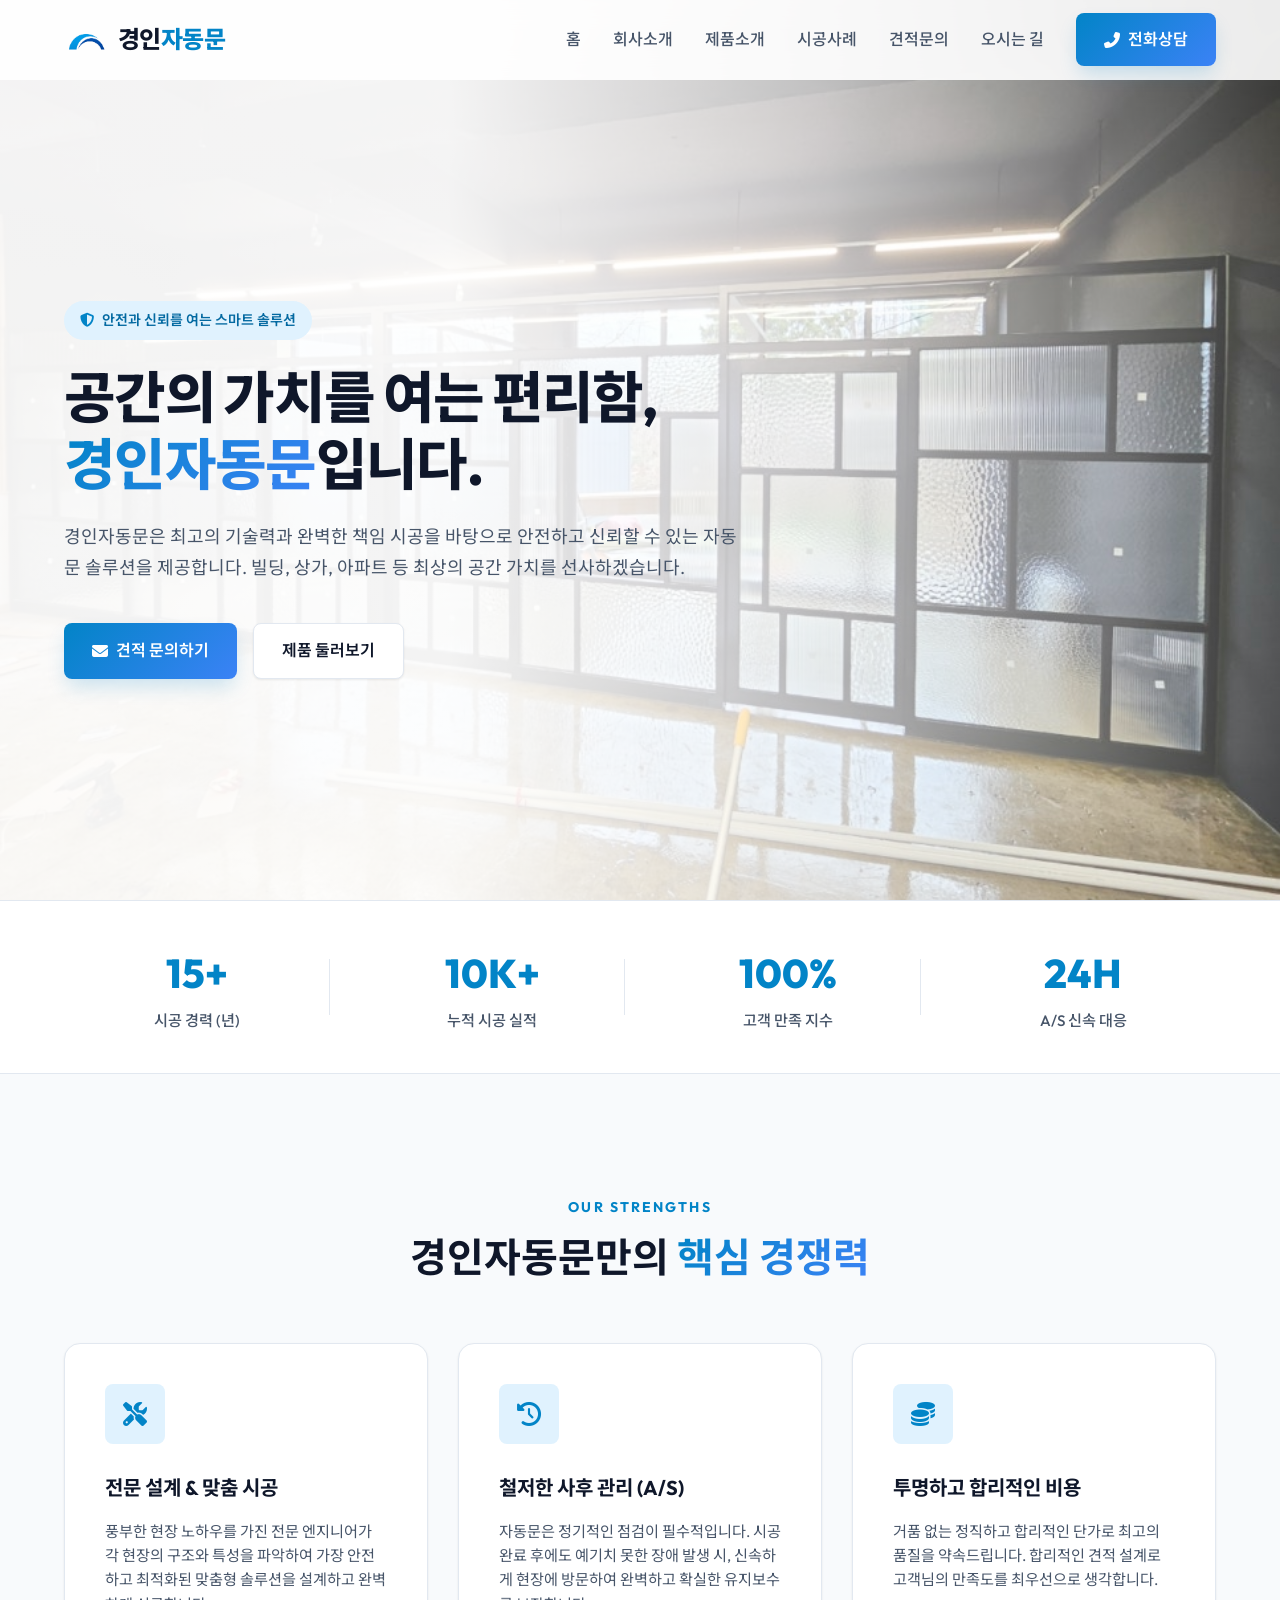
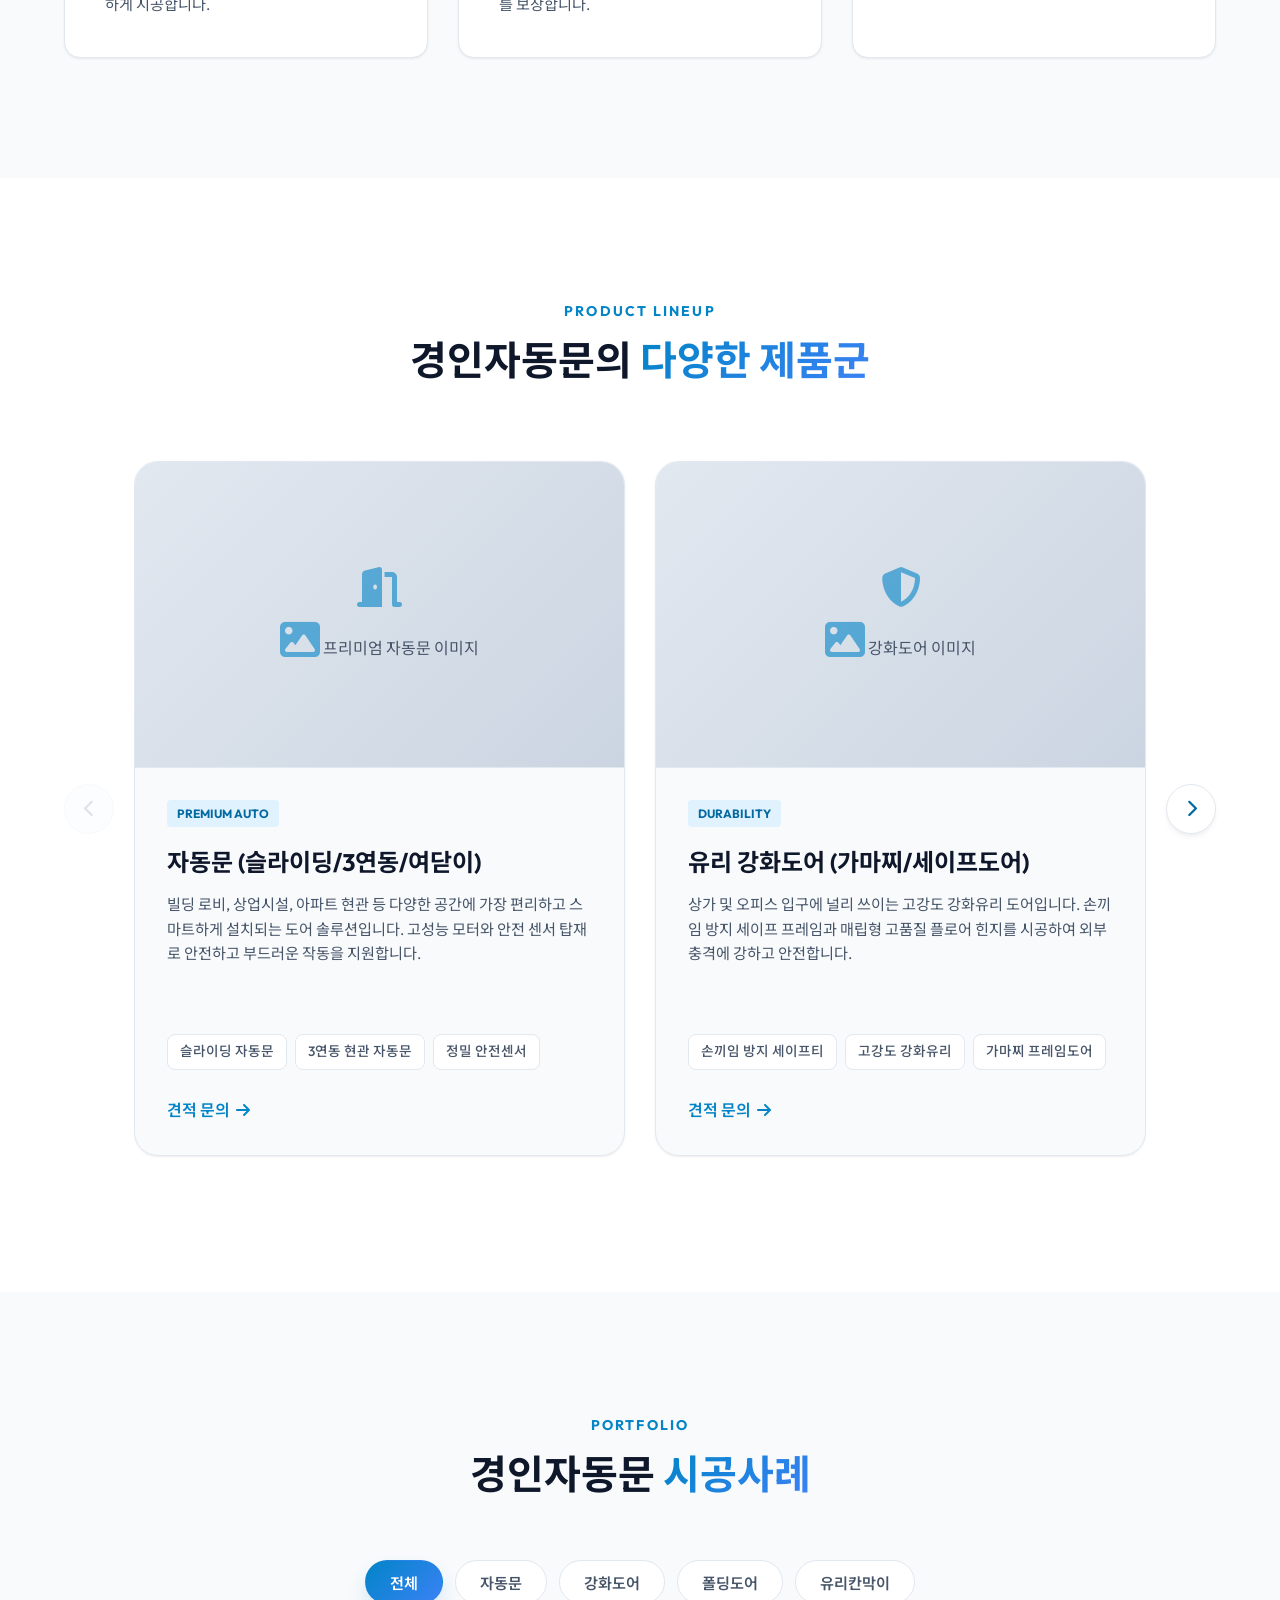
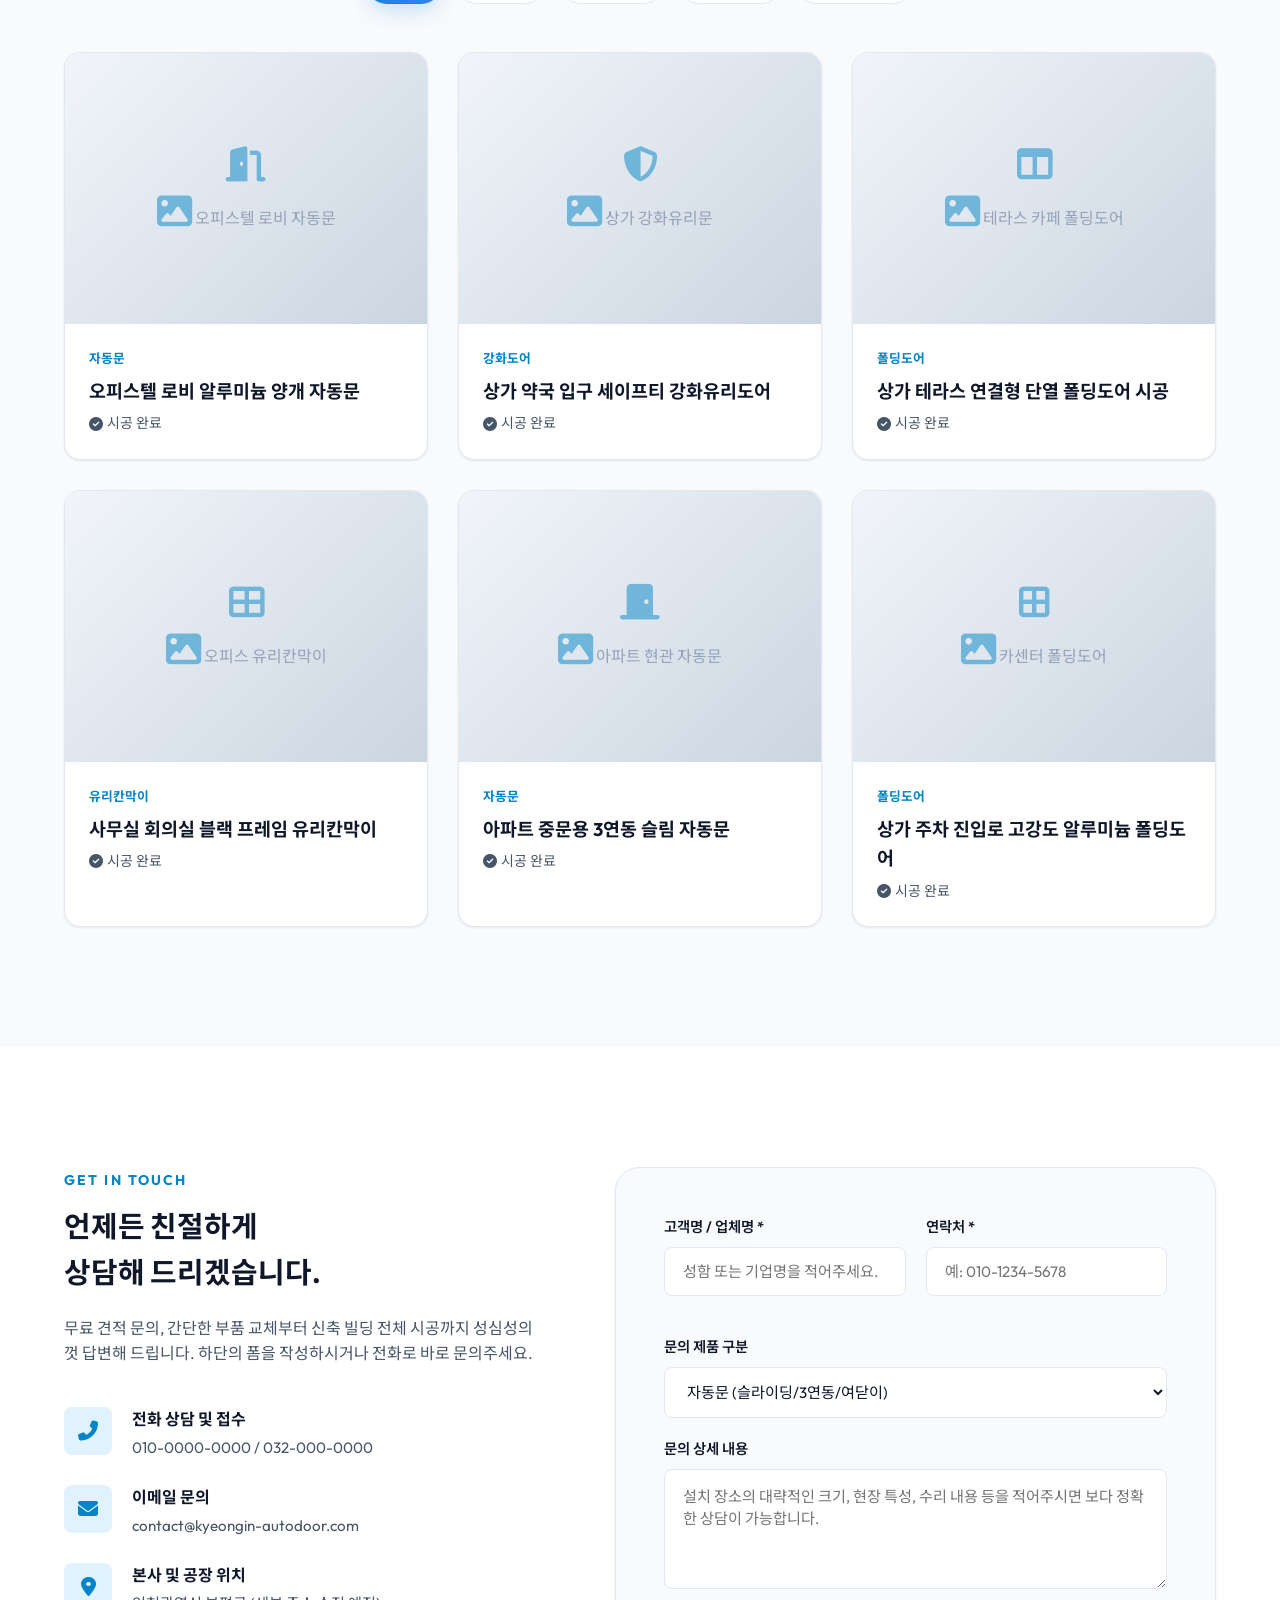
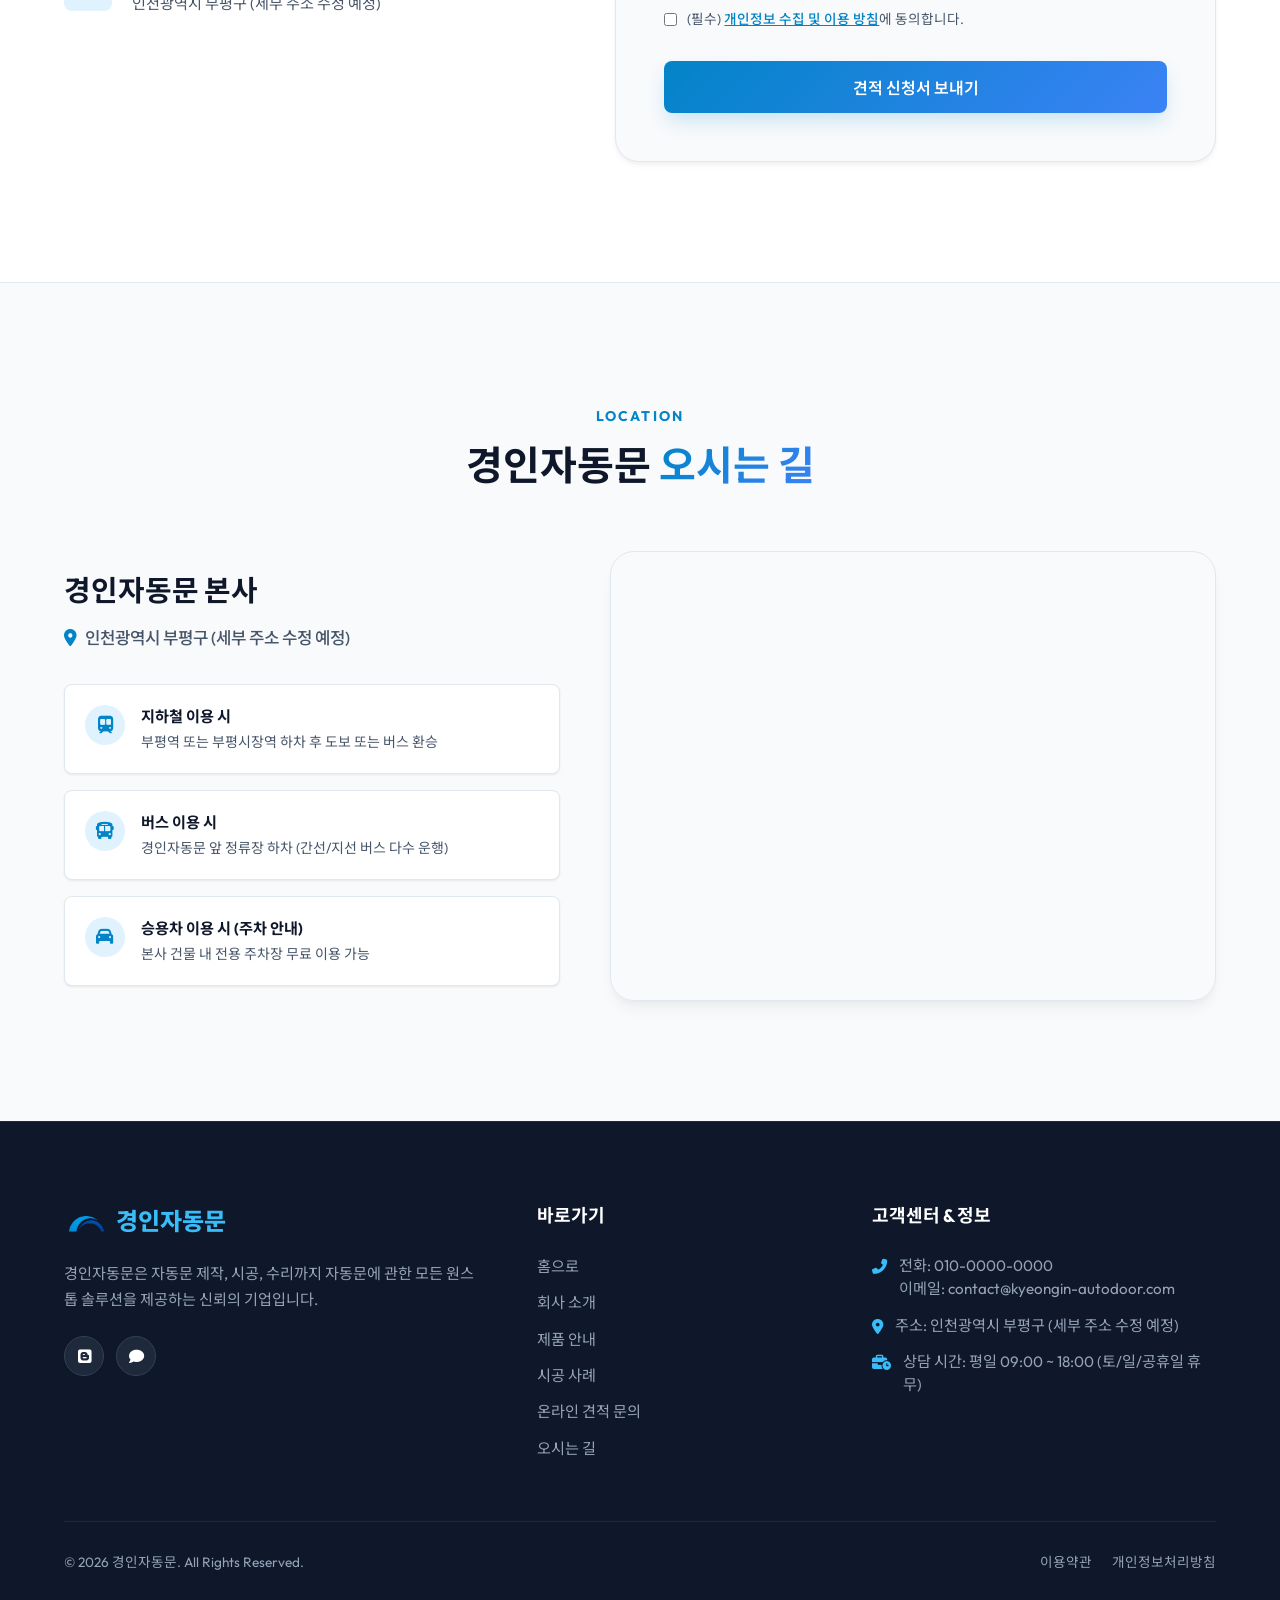
==== index.html @ 9d731569 "Initial commit: KyeongIn AutoDoor landing page website with slider, map, contact form, and custom lo" ====
<!DOCTYPE html>
<html lang="ko">

<head>
  <meta charset="UTF-8">
  <meta name="viewport" content="width=device-width, initial-scale=1.0">
  <title>경인자동문 - 프리미엄 자동문 시공 & 유지보수 전문</title>
  <meta name="description" content="경인자동문 - 최고의 기술력과 신뢰를 바탕으로 완벽한 자동문 설계, 시공, A/S 및 철저한 유지보수 서비스를 제공합니다. 무료 견적 문의 가능.">

  <!-- Favicon -->
  <link rel="icon" type="image/png" href="images/icon.png">

  <!-- FontAwesome (Icons) -->
  <link rel="stylesheet" href="https://cdnjs.cloudflare.com/ajax/libs/font-awesome/6.4.0/css/all.min.css">

  <!-- CSS Stylesheet -->
  <link rel="stylesheet" href="style.css">
</head>

<body>

  <!-- --- HEADER / NAVIGATION --- -->
  <header class="header" id="header">
    <div class="container header-container">
      <a href="#" class="logo" id="headerLogo">
        <img src="images/icon.png" alt="경인자동문 로고" class="logo-img">
        <div class="logo-text">경인<span>자동문</span></div>
      </a>

      <nav class="nav-menu" id="navMenu">
        <a href="#" class="nav-link">홈</a>
        <a href="#about" class="nav-link">회사소개</a>
        <a href="#products" class="nav-link">제품소개</a>
        <a href="#portfolio" class="nav-link">시공사례</a>
        <a href="#contact" class="nav-link">견적문의</a>
        <a href="#location" class="nav-link">오시는 길</a>
        <div class="nav-cta">
          <a href="tel:010-0000-0000" class="btn btn-primary btn-sm" id="callButton">
            <i class="fas fa-phone-alt"></i> 전화상담
          </a>
        </div>
      </nav>

      <button class="hamburger" aria-label="메뉴 열기" id="menuToggle">
        <span></span>
        <span></span>
        <span></span>
      </button>
    </div>
  </header>

  <!-- --- HERO SECTION --- -->
  <section class="hero" id="home">
    <!-- 메인 비주얼 배경 이미지 (style.css 또는 이곳에서 배경 이미지로 대체 설정 가능) -->
    <div class="hero-bg"></div>
    <div class="container hero-container-content">
      <div class="hero-content-wrapper" data-reveal>
        <div class="hero-badge">
          <i class="fas fa-shield-alt"></i> 안전과 신뢰를 여는 스마트 솔루션
        </div>
        <h1 class="hero-title">
          공간의 가치를 여는 편리함,<br>
          <span>경인자동문</span>입니다.
        </h1>
        <p class="hero-desc">
          경인자동문은 최고의 기술력과 완벽한 책임 시공을 바탕으로 안전하고 신뢰할 수 있는 자동문 솔루션을 제공합니다. 빌딩, 상가, 아파트 등 최상의 공간 가치를 선사하겠습니다.
        </p>
        <div class="hero-btns">
          <a href="#contact" class="btn btn-primary" id="heroInquiryBtn">
            <i class="fas fa-envelope"></i> 견적 문의하기
          </a>
          <a href="#products" class="btn btn-secondary" id="heroProductBtn">
            제품 둘러보기
          </a>
        </div>
      </div>
    </div>
  </section>

  <!-- --- STATS SECTION --- */ -->
  <section class="stats">
    <div class="container">
      <div class="stats-grid">
        <div class="stat-item">
          <div class="stat-number">15+</div>
          <div class="stat-label">시공 경력 (년)</div>
        </div>
        <div class="stat-item">
          <div class="stat-number">10K+</div>
          <div class="stat-label">누적 시공 실적</div>
        </div>
        <div class="stat-item">
          <div class="stat-number">100%</div>
          <div class="stat-label">고객 만족 지수</div>
        </div>
        <div class="stat-item">
          <div class="stat-number">24H</div>
          <div class="stat-label">A/S 신속 대응</div>
        </div>
      </div>
    </div>
  </section>

  <!-- --- ABOUT/STRENGTHS SECTION --- -->
  <section class="about section-padding" id="about">
    <div class="container">
      <div class="section-title-wrapper" data-reveal>
        <span class="section-subtitle">Our Strengths</span>
        <h2 class="section-title">경인자동문만의 <span>핵심 경쟁력</span></h2>
      </div>

      <div class="strengths-grid">
        <div class="strength-card" data-reveal>
          <div class="strength-icon">
            <i class="fas fa-tools"></i>
          </div>
          <h3 class="strength-title">전문 설계 & 맞춤 시공</h3>
          <p class="strength-desc">
            풍부한 현장 노하우를 가진 전문 엔지니어가 각 현장의 구조와 특성을 파악하여 가장 안전하고 최적화된 맞춤형 솔루션을 설계하고 완벽하게 시공합니다.
          </p>
        </div>

        <div class="strength-card" data-reveal>
          <div class="strength-icon">
            <i class="fas fa-history"></i>
          </div>
          <h3 class="strength-title">철저한 사후 관리 (A/S)</h3>
          <p class="strength-desc">
            자동문은 정기적인 점검이 필수적입니다. 시공 완료 후에도 예기치 못한 장애 발생 시, 신속하게 현장에 방문하여 완벽하고 확실한 유지보수를 보장합니다.
          </p>
        </div>

        <div class="strength-card" data-reveal>
          <div class="strength-icon">
            <i class="fas fa-coins"></i>
          </div>
          <h3 class="strength-title">투명하고 합리적인 비용</h3>
          <p class="strength-desc">
            거품 없는 정직하고 합리적인 단가로 최고의 품질을 약속드립니다. 합리적인 견적 설계로 고객님의 만족도를 최우선으로 생각합니다.
          </p>
        </div>
      </div>
    </div>
  </section>

  <!-- --- PRODUCTS SECTION --- -->
  <section class="products section-padding" id="products">
    <div class="container">
      <div class="section-title-wrapper" data-reveal>
        <span class="section-subtitle">Product Lineup</span>
        <h2 class="section-title">경인자동문의 <span>다양한 제품군</span></h2>
      </div>

      <div class="products-slider-wrapper" data-reveal>
        <button class="products-slider-btn prev-btn" id="prodPrevBtn" aria-label="이전 제품"><i
            class="fas fa-chevron-left"></i></button>

        <div class="products-slider-container">
          <div class="products-slider-track" id="prodSliderTrack">
            <!-- Product 1 -->
            <div class="product-card">
              <div class="product-image">
                <div class="product-image-placeholder">
                  <i class="fas fa-door-open"></i>
                  <span class="placeholder-text"><i class="fas fa-image"></i> 프리미엄 자동문 이미지</span>
                </div>
              </div>
              <div class="product-info">
                <span class="product-tag">Premium Auto</span>
                <h3 class="product-name">자동문 (슬라이딩/3연동/여닫이)</h3>
                <p class="product-desc">
                  빌딩 로비, 상업시설, 아파트 현관 등 다양한 공간에 가장 편리하고 스마트하게 설치되는 도어 솔루션입니다. 고성능 모터와 안전 센서 탑재로 안전하고 부드러운 작동을 지원합니다.
                </p>
                <div class="product-features-list">
                  <span class="product-feature-tag">슬라이딩 자동문</span>
                  <span class="product-feature-tag">3연동 현관 자동문</span>
                  <span class="product-feature-tag">정밀 안전센서</span>
                </div>
                <a href="#contact" class="product-link">견적 문의 <i class="fas fa-arrow-right"></i></a>
              </div>
            </div>

            <!-- Product 2 -->
            <div class="product-card">
              <div class="product-image">
                <div class="product-image-placeholder">
                  <i class="fas fa-shield-alt"></i>
                  <span class="placeholder-text"><i class="fas fa-image"></i> 강화도어 이미지</span>
                </div>
              </div>
              <div class="product-info">
                <span class="product-tag">Durability</span>
                <h3 class="product-name">유리 강화도어 (가마찌/세이프도어)</h3>
                <p class="product-desc">
                  상가 및 오피스 입구에 널리 쓰이는 고강도 강화유리 도어입니다. 손끼임 방지 세이프 프레임과 매립형 고품질 플로어 힌지를 시공하여 외부 충격에 강하고 안전합니다.
                </p>
                <div class="product-features-list">
                  <span class="product-feature-tag">손끼임 방지 세이프티</span>
                  <span class="product-feature-tag">고강도 강화유리</span>
                  <span class="product-feature-tag">가마찌 프레임도어</span>
                </div>
                <a href="#contact" class="product-link">견적 문의 <i class="fas fa-arrow-right"></i></a>
              </div>
            </div>

            <!-- Product 3 -->
            <div class="product-card">
              <div class="product-image">
                <div class="product-image-placeholder">
                  <i class="fas fa-columns"></i>
                  <span class="placeholder-text"><i class="fas fa-image"></i> 폴딩도어 이미지</span>
                </div>
              </div>
              <div class="product-info">
                <span class="product-tag">Open Space</span>
                <h3 class="product-name">시스템 폴딩도어 (상가/베란다)</h3>
                <p class="product-desc">
                  문을 유연하게 접어 열 수 있어 90% 이상의 극대화된 개방감을 선사하는 시스템 창호입니다. 우수한 단열, 밀폐, 방음 성능으로 세련된 상가 전면이나 주차장, 테라스에 최적화되어 있습니다.
                </p>
                <div class="product-features-list">
                  <span class="product-feature-tag">공간 개방율 90% 이상</span>
                  <span class="product-feature-tag">단열 및 소음 차단</span>
                  <span class="product-feature-tag">테라스/발코니 연동</span>
                </div>
                <a href="#contact" class="product-link">견적 문의 <i class="fas fa-arrow-right"></i></a>
              </div>
            </div>

            <!-- Product 4 -->
            <div class="product-card">
              <div class="product-image">
                <div class="product-image-placeholder">
                  <i class="fas fa-th-large"></i>
                  <span class="placeholder-text"><i class="fas fa-image"></i> 유리칸막이 이미지</span>
                </div>
              </div>
              <div class="product-info">
                <span class="product-tag">Interior</span>
                <h3 class="product-name">오피스/상업용 유리칸막이</h3>
                <p class="product-desc">
                  사무실, 회의실, 매장 등 실내 공간을 넓고 맑게 구획해 주는 시공 솔루션입니다. 슬림한 프레임과 강화유리를 정밀 마감하여 시각적 개방감을 유지하면서 세련된 인테리어 효과를 냅니다.
                </p>
                <div class="product-features-list">
                  <span class="product-feature-tag">오피스 공간 분할</span>
                  <span class="product-feature-tag">강화유리 정밀시공</span>
                  <span class="product-feature-tag">슬림 알루미늄 프레임</span>
                </div>
                <a href="#contact" class="product-link">견적 문의 <i class="fas fa-arrow-right"></i></a>
              </div>
            </div>
          </div>
        </div>

        <button class="products-slider-btn next-btn" id="prodNextBtn" aria-label="다음 제품"><i
            class="fas fa-chevron-right"></i></button>
      </div>
    </div>
  </section>

  <!-- --- PORTFOLIO SECTION --- -->
  <section class="portfolio section-padding" id="portfolio">
    <div class="container">
      <div class="section-title-wrapper" data-reveal>
        <span class="section-subtitle">Portfolio</span>
        <h2 class="section-title">경인자동문 <span>시공사례</span></h2>
      </div>

      <div class="portfolio-filter" data-reveal>
        <button class="filter-btn active" data-filter="all" id="filterAll">전체</button>
        <button class="filter-btn" data-filter="autodoor" id="filterAutodoor">자동문</button>
        <button class="filter-btn" data-filter="glassdoor" id="filterGlassdoor">강화도어</button>
        <button class="filter-btn" data-filter="folding" id="filterFolding">폴딩도어</button>
        <button class="filter-btn" data-filter="partition" id="filterPartition">유리칸막이</button>
      </div>

      <div class="portfolio-grid">
        <!-- Item 1 -->
        <div class="portfolio-item" data-category="autodoor" data-reveal>
          <div class="portfolio-visual-wrapper">
            <div class="portfolio-visual-placeholder">
              <i class="fas fa-door-open"></i>
              <span class="placeholder-text"><i class="fas fa-image"></i> 오피스텔 로비 자동문</span>
            </div>
            <div class="portfolio-overlay">
              <button class="portfolio-overlay-btn" aria-label="상세보기"><i class="fas fa-plus"></i></button>
            </div>
          </div>
          <div class="portfolio-details">
            <div class="portfolio-cat">자동문</div>
            <h3 class="portfolio-title">오피스텔 로비 알루미늄 양개 자동문</h3>
            <div class="portfolio-location">
              <i class="fas fa-check-circle"></i> 시공 완료
            </div>
          </div>
        </div>

        <!-- Item 2 -->
        <div class="portfolio-item" data-category="glassdoor" data-reveal>
          <div class="portfolio-visual-wrapper">
            <div class="portfolio-visual-placeholder">
              <i class="fas fa-shield-alt"></i>
              <span class="placeholder-text"><i class="fas fa-image"></i> 상가 강화유리문</span>
            </div>
            <div class="portfolio-overlay">
              <button class="portfolio-overlay-btn" aria-label="상세보기"><i class="fas fa-plus"></i></button>
            </div>
          </div>
          <div class="portfolio-details">
            <div class="portfolio-cat">강화도어</div>
            <h3 class="portfolio-title">상가 약국 입구 세이프티 강화유리도어</h3>
            <div class="portfolio-location">
              <i class="fas fa-check-circle"></i> 시공 완료
            </div>
          </div>
        </div>

        <!-- Item 3 -->
        <div class="portfolio-item" data-category="folding" data-reveal>
          <div class="portfolio-visual-wrapper">
            <div class="portfolio-visual-placeholder">
              <i class="fas fa-columns"></i>
              <span class="placeholder-text"><i class="fas fa-image"></i> 테라스 카페 폴딩도어</span>
            </div>
            <div class="portfolio-overlay">
              <button class="portfolio-overlay-btn" aria-label="상세보기"><i class="fas fa-plus"></i></button>
            </div>
          </div>
          <div class="portfolio-details">
            <div class="portfolio-cat">폴딩도어</div>
            <h3 class="portfolio-title">상가 테라스 연결형 단열 폴딩도어 시공</h3>
            <div class="portfolio-location">
              <i class="fas fa-check-circle"></i> 시공 완료
            </div>
          </div>
        </div>

        <!-- Item 4 -->
        <div class="portfolio-item" data-category="partition" data-reveal>
          <div class="portfolio-visual-wrapper">
            <div class="portfolio-visual-placeholder">
              <i class="fas fa-th-large"></i>
              <span class="placeholder-text"><i class="fas fa-image"></i> 오피스 유리칸막이</span>
            </div>
            <div class="portfolio-overlay">
              <button class="portfolio-overlay-btn" aria-label="상세보기"><i class="fas fa-plus"></i></button>
            </div>
          </div>
          <div class="portfolio-details">
            <div class="portfolio-cat">유리칸막이</div>
            <h3 class="portfolio-title">사무실 회의실 블랙 프레임 유리칸막이</h3>
            <div class="portfolio-location">
              <i class="fas fa-check-circle"></i> 시공 완료
            </div>
          </div>
        </div>

        <!-- Item 5 -->
        <div class="portfolio-item" data-category="autodoor" data-reveal>
          <div class="portfolio-visual-wrapper">
            <div class="portfolio-visual-placeholder">
              <i class="fas fa-door-closed"></i>
              <span class="placeholder-text"><i class="fas fa-image"></i> 아파트 현관 자동문</span>
            </div>
            <div class="portfolio-overlay">
              <button class="portfolio-overlay-btn" aria-label="상세보기"><i class="fas fa-plus"></i></button>
            </div>
          </div>
          <div class="portfolio-details">
            <div class="portfolio-cat">자동문</div>
            <h3 class="portfolio-title">아파트 중문용 3연동 슬림 자동문</h3>
            <div class="portfolio-location">
              <i class="fas fa-check-circle"></i> 시공 완료
            </div>
          </div>
        </div>

        <!-- Item 6 -->
        <div class="portfolio-item" data-category="folding" data-reveal>
          <div class="portfolio-visual-wrapper">
            <div class="portfolio-visual-placeholder">
              <i class="fas fa-border-all"></i>
              <span class="placeholder-text"><i class="fas fa-image"></i> 카센터 폴딩도어</span>
            </div>
            <div class="portfolio-overlay">
              <button class="portfolio-overlay-btn" aria-label="상세보기"><i class="fas fa-plus"></i></button>
            </div>
          </div>
          <div class="portfolio-details">
            <div class="portfolio-cat">폴딩도어</div>
            <h3 class="portfolio-title">상가 주차 진입로 고강도 알루미늄 폴딩도어</h3>
            <div class="portfolio-location">
              <i class="fas fa-check-circle"></i> 시공 완료
            </div>
          </div>
        </div>
      </div>
    </div>
  </section>

  <!-- --- CONTACT / INQUIRY SECTION --- -->
  <section class="contact section-padding" id="contact">
    <div class="container">
      <div class="contact-grid">
        <div class="contact-info-panel" data-reveal>
          <span class="section-subtitle">Get in Touch</span>
          <h2 class="contact-info-title">언제든 친절하게<br>상담해 드리겠습니다.</h2>
          <p class="contact-info-desc">
            무료 견적 문의, 간단한 부품 교체부터 신축 빌딩 전체 시공까지 성심성의껏 답변해 드립니다. 하단의 폼을 작성하시거나 전화로 바로 문의주세요.
          </p>

          <div class="contact-details-list">
            <div class="contact-detail-item">
              <div class="contact-detail-icon">
                <i class="fas fa-phone-alt"></i>
              </div>
              <div class="contact-detail-content">
                <h4>전화 상담 및 접수</h4>
                <p>010-0000-0000 / 032-000-0000</p>
              </div>
            </div>

            <div class="contact-detail-item">
              <div class="contact-detail-icon">
                <i class="fas fa-envelope"></i>
              </div>
              <div class="contact-detail-content">
                <h4>이메일 문의</h4>
                <p>contact@kyeongin-autodoor.com</p>
              </div>
            </div>

            <div class="contact-detail-item">
              <div class="contact-detail-icon">
                <i class="fas fa-map-marker-alt"></i>
              </div>
              <div class="contact-detail-content">
                <h4>본사 및 공장 위치</h4>
                <p>인천광역시 부평구 (세부 주소 수정 예정)</p>
              </div>
            </div>
          </div>
        </div>

        <div class="contact-form-panel" data-reveal>
          <form id="inquiryForm">
            <div class="form-group-row">
              <div class="form-group">
                <label for="name">고객명 / 업체명 *</label>
                <input type="text" id="name" class="form-control" placeholder="성함 또는 기업명을 적어주세요." required>
              </div>
              <div class="form-group">
                <label for="phone">연락처 *</label>
                <input type="tel" id="phone" class="form-control" placeholder="예: 010-1234-5678" required>
              </div>
            </div>

            <div class="form-group">
              <label for="doorType">문의 제품 구분</label>
              <select id="doorType" class="form-control">
                <option value="autodoor">자동문 (슬라이딩/3연동/여닫이)</option>
                <option value="glassdoor">유리 강화도어 (가마찌/세이프도어)</option>
                <option value="folding">시스템 폴딩도어 (상가/베란다)</option>
                <option value="partition">오피스/상업용 유리칸막이</option>
                <option value="repair">수리 / A/S / 유지보수</option>
                <option value="other">기타 문의</option>
              </select>
            </div>

            <div class="form-group">
              <label for="message">문의 상세 내용</label>
              <textarea id="message" class="form-control"
                placeholder="설치 장소의 대략적인 크기, 현장 특성, 수리 내용 등을 적어주시면 보다 정확한 상담이 가능합니다."></textarea>
            </div>

            <div class="form-agreement">
              <input type="checkbox" id="agree" required>
              <label for="agree">
                (필수) <a href="#"
                  onclick="alert('개인정보처리방침: 작성하신 성함, 연락처 등은 견적 문의 및 답변 연락 용도로만 사용되며 별도로 저장되거나 제공되지 않습니다.'); return false;">개인정보
                  수집 및 이용 방침</a>에 동의합니다.
              </label>
            </div>

            <button type="submit" class="btn btn-primary" id="formSubmitBtn">견적 신청서 보내기</button>
          </form>
        </div>
      </div>
    </div>
  </section>

  <!-- --- LOCATION SECTION (오시는 길) --- -->
  <section class="location section-padding" id="location" data-reveal>
    <div class="container">
      <div class="section-title-wrapper">
        <span class="section-subtitle">Location</span>
        <h2 class="section-title">경인자동문 <span>오시는 길</span></h2>
      </div>

      <div class="location-grid">
        <div class="location-info">
          <h3 class="location-info-title">경인자동문 본사</h3>
          <p class="location-address">
            <i class="fas fa-map-marker-alt"></i>
            <span>인천광역시 부평구 (세부 주소 수정 예정)</span>
          </p>

          <div class="location-details">
            <div class="location-detail-card">
              <div class="detail-icon"><i class="fas fa-subway"></i></div>
              <div class="detail-text">
                <h4>지하철 이용 시</h4>
                <p>부평역 또는 부평시장역 하차 후 도보 또는 버스 환승</p>
              </div>
            </div>

            <div class="location-detail-card">
              <div class="detail-icon"><i class="fas fa-bus"></i></div>
              <div class="detail-text">
                <h4>버스 이용 시</h4>
                <p>경인자동문 앞 정류장 하차 (간선/지선 버스 다수 운행)</p>
              </div>
            </div>

            <div class="location-detail-card">
              <div class="detail-icon"><i class="fas fa-car"></i></div>
              <div class="detail-text">
                <h4>승용차 이용 시 (주차 안내)</h4>
                <p>본사 건물 내 전용 주차장 무료 이용 가능</p>
              </div>
            </div>
          </div>
        </div>

        <div class="map-container">
          <!-- 구글 지도 iframe (인천 부평구 기준 플레이스홀더, 추후 주소 확정 시 수정 가능) -->
          <iframe
            src="https://www.google.com/maps/embed?pb=!1m18!1m12!1m3!1d5000!2d126.78550830378195!3d37.35820364911165!2m3!1f0!2f0!3f0!3m2!1i1024!2i768!4f13.1!3m3!1m2!1s0x357b6fe338309b21%3A0x8a13515b4d8ed677!2z6rK96riw64-EIOyLnO2dpeyLnCDtmanqs6DqsJzroZwzMjfrsojquLggMzQ!5e0!3m2!1sko!2skr!4v1782071253208!5m2!1sko!2skr"
            width="100%" height="100%" style="border:0;" allowfullscreen="" loading="lazy"
            referrerpolicy="no-referrer-when-downgrade" title="경인자동문 지도 위치">
          </iframe>
        </div>
      </div>
    </div>
  </section>

  <!-- --- FOOTER --- -->
  <footer class="footer">
    <div class="container">
      <div class="footer-top">
        <div>
          <a href="#" class="footer-logo">
            <img src="images/icon.png" alt="경인자동문 로고" class="logo-img">
            <span>경인자동문</span>
          </a>
          <p class="footer-about-text">
            경인자동문은 자동문 제작, 시공, 수리까지 자동문에 관한 모든 원스톱 솔루션을 제공하는 신뢰의 기업입니다.
          </p>
          <div class="footer-socials">
            <a href="https://blog.naver.com/hung19466" class="footer-social-btn" aria-label="블로그"><i
                class="fab fa-blogger"></i></a>
            <a href="#" class="footer-social-btn" aria-label="카카오톡"><i class="fas fa-comment"></i></a>
          </div>
        </div>

        <div>
          <h4 class="footer-title">바로가기</h4>
          <ul class="footer-links">
            <li class="footer-link-item"><a href="#">홈으로</a></li>
            <li class="footer-link-item"><a href="#about">회사 소개</a></li>
            <li class="footer-link-item"><a href="#products">제품 안내</a></li>
            <li class="footer-link-item"><a href="#portfolio">시공 사례</a></li>
            <li class="footer-link-item"><a href="#contact">온라인 견적 문의</a></li>
            <li class="footer-link-item"><a href="#location">오시는 길</a></li>
          </ul>
        </div>

        <div>
          <h4 class="footer-title">고객센터 & 정보</h4>
          <ul class="footer-info-list">
            <li class="footer-info-item">
              <i class="fas fa-phone-alt"></i>
              <span>전화: 010-0000-0000<br>이메일: contact@kyeongin-autodoor.com</span>
            </li>
            <li class="footer-info-item">
              <i class="fas fa-map-marker-alt"></i>
              <span>주소: 인천광역시 부평구 (세부 주소 수정 예정)</span>
            </li>
            <li class="footer-info-item">
              <i class="fas fa-business-time"></i>
              <span>상담 시간: 평일 09:00 ~ 18:00 (토/일/공휴일 휴무)</span>
            </li>
          </ul>
        </div>
      </div>

      <div class="footer-bottom">
        <div class="copyright">
          &copy; 2026 경인자동문. All Rights Reserved.
        </div>
        <div class="footer-policy-links">
          <a href="#" onclick="alert('이용약관 준비중입니다.'); return false;">이용약관</a>
          <a href="#" onclick="alert('개인정보처리방침 준비중입니다.'); return false;">개인정보처리방침</a>
        </div>
      </div>
    </div>
  </footer>

  <!-- --- PORTFOLIO LIGHTBOX MODAL --- -->
  <div class="lightbox" id="portfolioLightbox">
    <div class="lightbox-content">
      <button class="lightbox-close" aria-label="닫기"><i class="fas fa-times"></i></button>
      <div class="lightbox-placeholder">
        <i class="fas fa-door-open"></i>
        <span><i class="fas fa-image"></i> 실제 시공 사진이 업로드될 영역입니다.</span>
        <p style="font-size: 0.9rem; padding: 0 40px; text-align: center; color: #64748b;">
          (사진 업로드 시, 이 팝업창에서 시공 후의 고해상도 전체 사진과 설명을 확인하실 수 있도록 매끄럽게 연결됩니다)
        </p>
      </div>
      <div class="lightbox-caption"></div>
    </div>
  </div>

  <!-- JS Script -->
  <script src="script.js"></script>
</body>

</html>
---- style.css ----
@import url('https://fonts.googleapis.com/css2?family=Noto+Sans+KR:wght@300;400;500;700;900&family=Outfit:wght@300;400;500;600;700;800&display=swap');

/* --- DESIGN SYSTEM TOKENS --- */
:root {
  /* Color Palette */
  --bg-primary: #ffffff;
  --bg-secondary: #f8fafc;
  --bg-tertiary: #f1f5f9;
  
  --text-main: #0f172a;
  --text-muted: #475569;
  --text-light: #94a3b8;
  --text-white: #ffffff;
  
  --color-primary: #0284c7; /* Sky blue base */
  --color-primary-dark: #0369a1;
  --color-primary-light: #e0f2fe;
  
  --color-blue-gradient: linear-gradient(135deg, #0284c7 0%, #3b82f6 100%);
  --color-blue-gradient-hover: linear-gradient(135deg, #0369a1 0%, #2563eb 100%);
  
  --border-color: #e2e8f0;
  
  /* Typography */
  --font-family: 'Outfit', 'Noto Sans KR', sans-serif;
  
  /* Shadows */
  --shadow-sm: 0 1px 3px rgba(0, 0, 0, 0.05), 0 1px 2px rgba(0, 0, 0, 0.03);
  --shadow-md: 0 4px 6px -1px rgba(0, 0, 0, 0.05), 0 2px 4px -1px rgba(0, 0, 0, 0.03);
  --shadow-lg: 0 10px 15px -3px rgba(0, 0, 0, 0.05), 0 4px 6px -2px rgba(0, 0, 0, 0.03);
  --shadow-xl: 0 20px 25px -5px rgba(0, 0, 0, 0.05), 0 10px 10px -5px rgba(0, 0, 0, 0.03);
  --shadow-blue: 0 10px 20px -3px rgba(2, 132, 199, 0.2);
  
  /* Transitions */
  --transition-fast: all 0.2s cubic-bezier(0.4, 0, 0.2, 1);
  --transition-normal: all 0.3s cubic-bezier(0.4, 0, 0.2, 1);
  --transition-slow: all 0.5s cubic-bezier(0.4, 0, 0.2, 1);
  
  /* Layout */
  --header-height: 80px;
  --max-width: 1200px;
  --border-radius-sm: 8px;
  --border-radius-md: 16px;
  --border-radius-lg: 24px;
}

/* --- RESET & GENERAL STYLES --- */
*, *::before, *::after {
  box-sizing: border-box;
  margin: 0;
  padding: 0;
}

html {
  scroll-behavior: smooth;
}

body {
  font-family: var(--font-family);
  background-color: var(--bg-primary);
  color: var(--text-main);
  line-height: 1.6;
  -webkit-font-smoothing: antialiased;
  -moz-osx-font-smoothing: grayscale;
  overflow-x: hidden;
}

a {
  color: inherit;
  text-decoration: none;
  transition: var(--transition-fast);
}

button {
  cursor: pointer;
  border: none;
  background: none;
  font-family: var(--font-family);
}

img {
  max-width: 100%;
  height: auto;
  display: block;
}

ul, ol {
  list-style: none;
}

/* --- REUSABLE UTILITIES --- */
.container {
  max-width: var(--max-width);
  margin: 0 auto;
  padding: 0 24px;
}

.section-padding {
  padding: 120px 0;
}

@media (max-width: 768px) {
  .section-padding {
    padding: 80px 0;
  }
}

.section-title-wrapper {
  text-align: center;
  margin-bottom: 60px;
}

.section-subtitle {
  font-size: 0.875rem;
  font-weight: 700;
  color: var(--color-primary);
  text-transform: uppercase;
  letter-spacing: 0.15em;
  margin-bottom: 12px;
  display: inline-block;
}

.section-title {
  font-size: 2.5rem;
  font-weight: 700;
  color: var(--text-main);
  line-height: 1.3;
}

.section-title span {
  background: var(--color-blue-gradient);
  -webkit-background-clip: text;
  -webkit-text-fill-color: transparent;
}

@media (max-width: 768px) {
  .section-title {
    font-size: 2rem;
  }
}

/* Premium Buttons */
.btn {
  display: inline-flex;
  align-items: center;
  justify-content: center;
  padding: 14px 28px;
  font-size: 1rem;
  font-weight: 600;
  border-radius: var(--border-radius-sm);
  transition: var(--transition-normal);
  gap: 8px;
}

.btn-primary {
  background: var(--color-blue-gradient);
  color: var(--text-white);
  box-shadow: var(--shadow-blue);
}

.btn-primary:hover {
  background: var(--color-blue-gradient-hover);
  transform: translateY(-2px);
  box-shadow: 0 12px 24px -3px rgba(2, 132, 199, 0.35);
}

.btn-secondary {
  background-color: var(--bg-primary);
  color: var(--text-main);
  border: 1px solid var(--border-color);
  box-shadow: var(--shadow-sm);
}

.btn-secondary:hover {
  background-color: var(--bg-tertiary);
  transform: translateY(-2px);
}

.btn-outline {
  background: transparent;
  color: var(--color-primary);
  border: 2px solid var(--color-primary);
}

.btn-outline:hover {
  background: var(--color-primary);
  color: var(--text-white);
  transform: translateY(-2px);
}

/* --- HEADER / NAVIGATION --- */
.header {
  position: fixed;
  top: 0;
  left: 0;
  width: 100%;
  height: var(--header-height);
  background-color: rgba(255, 255, 255, 0.9);
  backdrop-filter: blur(12px);
  -webkit-backdrop-filter: blur(12px);
  z-index: 1000;
  transition: var(--transition-normal);
  border-bottom: 1px solid transparent;
}

.header.scrolled {
  height: 70px;
  background-color: rgba(255, 255, 255, 0.95);
  box-shadow: var(--shadow-md);
  border-bottom: 1px solid var(--border-color);
}

.header-container {
  display: flex;
  align-items: center;
  justify-content: space-between;
  height: 100%;
}

.logo {
  display: flex;
  align-items: center;
  gap: 10px;
  font-size: 1.5rem;
  font-weight: 800;
  color: var(--text-main);
  letter-spacing: -0.02em;
}

.logo-img {
  height: 36px;
  width: auto;
  object-fit: contain;
}

.logo-icon {
  width: 36px;
  height: 36px;
  background: var(--color-blue-gradient);
  border-radius: var(--border-radius-sm);
  display: flex;
  align-items: center;
  justify-content: center;
  color: var(--text-white);
}

.logo-text span {
  color: var(--color-primary);
}

.nav-menu {
  display: flex;
  align-items: center;
  gap: 32px;
}

.nav-link {
  font-size: 1rem;
  font-weight: 500;
  color: var(--text-muted);
  position: relative;
  padding: 8px 0;
}

.nav-link::after {
  content: '';
  position: absolute;
  bottom: 0;
  left: 0;
  width: 0;
  height: 2px;
  background: var(--color-blue-gradient);
  transition: var(--transition-normal);
}

.nav-link:hover {
  color: var(--color-primary);
}

.nav-link:hover::after {
  width: 100%;
}

.nav-cta {
  display: inline-flex;
}

/* Hamburger Menu Button */
.hamburger {
  display: none;
  flex-direction: column;
  justify-content: space-between;
  width: 24px;
  height: 18px;
  z-index: 1001;
}

.hamburger span {
  display: block;
  height: 2px;
  width: 100%;
  background-color: var(--text-main);
  border-radius: 2px;
  transition: var(--transition-normal);
}

@media (max-width: 1024px) {
  .hamburger {
    display: flex;
  }
  
  .nav-menu {
    position: fixed;
    top: 0;
    right: -100%;
    width: 300px;
    height: 100vh;
    background-color: var(--bg-primary);
    box-shadow: var(--shadow-xl);
    flex-direction: column;
    align-items: flex-start;
    padding: 100px 40px;
    gap: 24px;
    transition: var(--transition-normal);
  }
  
  .nav-menu.active {
    right: 0;
  }
  
  .nav-cta {
    width: 100%;
    margin-top: 16px;
  }
  
  .nav-cta .btn {
    width: 100%;
  }

  /* Hamburger transform when menu is active */
  .hamburger.active span:nth-child(1) {
    transform: translateY(8px) rotate(45deg);
  }
  
  .hamburger.active span:nth-child(2) {
    opacity: 0;
  }
  
  .hamburger.active span:nth-child(3) {
    transform: translateY(-8px) rotate(-45deg);
  }
}

/* --- HERO SECTION --- */
.hero {
  position: relative;
  min-height: 100vh;
  display: flex;
  align-items: center;
  padding-top: var(--header-height);
  background-color: var(--bg-secondary);
  overflow: hidden;
}

.hero-bg {
  position: absolute;
  top: 0;
  left: 0;
  width: 100%;
  height: 100%;
  /* 그라데이션 오버레이로 글자 가독성 확보 + 배경 이미지(images/hero-bg.jpg) 설정 */
  background: linear-gradient(to right, rgba(255, 255, 255, 0.95) 35%, rgba(255, 255, 255, 0.7) 65%, rgba(255, 255, 255, 0.2) 100%), 
              url('images/hero-bg.jpg') no-repeat center center;
  background-size: cover;
  background-color: #f1f5f9; /* 이미지 폴백 배경색 */
  z-index: 1;
}

.hero-container-content {
  position: relative;
  z-index: 2;
  width: 100%;
}

.hero-content-wrapper {
  max-width: 680px;
}

.hero-badge {
  display: inline-flex;
  align-items: center;
  gap: 8px;
  background-color: var(--color-primary-light);
  color: var(--color-primary-dark);
  padding: 8px 16px;
  border-radius: 100px;
  font-size: 0.875rem;
  font-weight: 600;
  margin-bottom: 24px;
}

.hero-badge i {
  color: var(--color-primary);
}

.hero-title {
  font-size: 3.5rem;
  font-weight: 800;
  line-height: 1.2;
  margin-bottom: 24px;
  letter-spacing: -0.03em;
}

.hero-title span {
  background: var(--color-blue-gradient);
  -webkit-background-clip: text;
  -webkit-text-fill-color: transparent;
}

.hero-desc {
  font-size: 1.125rem;
  color: var(--text-muted);
  margin-bottom: 40px;
  line-height: 1.7;
}

.hero-btns {
  display: flex;
  gap: 16px;
}

@media (max-width: 991px) {
  .hero-bg {
    background: linear-gradient(to bottom, rgba(255, 255, 255, 0.95) 50%, rgba(255, 255, 255, 0.85) 75%, rgba(255, 255, 255, 0.4) 100%), 
                url('images/hero-bg.jpg') no-repeat center center;
    background-size: cover;
  }
  
  .hero {
    padding-top: 140px;
    padding-bottom: 100px;
    min-height: 80vh;
  }
  
  .hero-content-wrapper {
    max-width: 100%;
    text-align: center;
  }
  
  .hero-badge {
    justify-content: center;
  }
  
  .hero-title {
    font-size: 2.8rem;
  }
  
  .hero-btns {
    justify-content: center;
  }
}

@media (max-width: 576px) {
  .hero-title {
    font-size: 2.2rem;
  }
  
  .hero-btns {
    flex-direction: column;
    width: 100%;
  }
  
  .hero-btns .btn {
    width: 100%;
  }
}

/* --- STATS SECTION --- */
.stats {
  background-color: var(--bg-primary);
  border-top: 1px solid var(--border-color);
  border-bottom: 1px solid var(--border-color);
  padding: 40px 0;
}

.stats-grid {
  display: grid;
  grid-template-columns: repeat(4, 1fr);
  gap: 30px;
  text-align: center;
}

.stat-item {
  position: relative;
}

.stat-item:not(:last-child)::after {
  content: '';
  position: absolute;
  top: 20%;
  right: 0;
  height: 60%;
  width: 1px;
  background-color: var(--border-color);
}

.stat-number {
  font-size: 2.5rem;
  font-weight: 800;
  color: var(--color-primary);
  margin-bottom: 4px;
}

.stat-label {
  font-size: 0.95rem;
  color: var(--text-muted);
  font-weight: 500;
}

@media (max-width: 768px) {
  .stats-grid {
    grid-template-columns: repeat(2, 1fr);
    gap: 40px 20px;
  }
  
  .stat-item:nth-child(2)::after {
    display: none;
  }
}

/* --- ABOUT/STRENGTHS SECTION --- */
.about {
  background-color: var(--bg-secondary);
}

.strengths-grid {
  display: grid;
  grid-template-columns: repeat(3, 1fr);
  gap: 30px;
}

.strength-card {
  background-color: var(--bg-primary);
  border: 1px solid var(--border-color);
  border-radius: var(--border-radius-md);
  padding: 40px;
  box-shadow: var(--shadow-sm);
  transition: var(--transition-normal);
  position: relative;
  overflow: hidden;
}

.strength-card::before {
  content: '';
  position: absolute;
  top: 0;
  left: 0;
  width: 100%;
  height: 4px;
  background: var(--color-blue-gradient);
  transform: scaleX(0);
  transform-origin: left;
  transition: var(--transition-normal);
}

.strength-card:hover {
  transform: translateY(-8px);
  box-shadow: var(--shadow-lg);
  border-color: rgba(2, 132, 199, 0.2);
}

.strength-card:hover::before {
  transform: scaleX(1);
}

.strength-icon {
  width: 60px;
  height: 60px;
  background-color: var(--color-primary-light);
  border-radius: var(--border-radius-sm);
  display: flex;
  align-items: center;
  justify-content: center;
  color: var(--color-primary);
  font-size: 1.5rem;
  margin-bottom: 28px;
  transition: var(--transition-normal);
}

.strength-card:hover .strength-icon {
  background: var(--color-blue-gradient);
  color: var(--text-white);
  box-shadow: var(--shadow-blue);
}

.strength-title {
  font-size: 1.25rem;
  font-weight: 700;
  margin-bottom: 16px;
  color: var(--text-main);
}

.strength-desc {
  color: var(--text-muted);
  font-size: 0.95rem;
  line-height: 1.6;
}

@media (max-width: 991px) {
  .strengths-grid {
    grid-template-columns: 1fr;
    gap: 24px;
  }
}

/* --- PRODUCT SECTION --- */
.products {
  background-color: var(--bg-primary);
}


/* --- PRODUCTS SLIDER (제품군 슬라이더) --- */
.products-slider-wrapper {
  position: relative;
  display: flex;
  align-items: center;
  gap: 20px;
  width: 100%;
}

.products-slider-container {
  overflow: hidden;
  width: 100%;
  padding: 15px 0; /* 카드가 움직일 때 위아래 입체 그림자 짤림 방지 */
}

.products-slider-track {
  display: flex;
  gap: 30px;
  transition: transform 0.5s cubic-bezier(0.25, 1, 0.5, 1);
  will-change: transform;
}

.products-slider-track .product-card {
  flex: 0 0 calc(50% - 15px); /* 데스크톱에서는 2개씩 보여줌 */
  width: calc(50% - 15px);
  margin-bottom: 0;
}

.products-slider-btn {
  background-color: var(--bg-primary);
  color: var(--color-primary-dark);
  border: 1px solid var(--border-color);
  width: 50px;
  height: 50px;
  border-radius: 50%;
  display: flex;
  align-items: center;
  justify-content: center;
  font-size: 1.1rem;
  cursor: pointer;
  box-shadow: var(--shadow-md);
  transition: var(--transition-normal);
  flex-shrink: 0;
  z-index: 10;
}

.products-slider-btn:hover {
  background: var(--color-blue-gradient);
  color: var(--text-white);
  border-color: transparent;
  box-shadow: var(--shadow-blue);
  transform: scale(1.05);
}

.products-slider-btn:disabled {
  opacity: 0.3;
  cursor: not-allowed;
  transform: none;
  background-color: var(--bg-secondary);
  color: var(--text-light);
  border-color: var(--border-color);
  box-shadow: none;
}

.product-card {
  background-color: var(--bg-secondary);
  border: 1px solid var(--border-color);
  border-radius: var(--border-radius-lg);
  overflow: hidden;
  box-shadow: var(--shadow-sm);
  transition: var(--transition-normal);
  display: flex;
  flex-direction: column;
}

.product-card:hover {
  transform: translateY(-6px);
  box-shadow: var(--shadow-xl);
  border-color: rgba(2, 132, 199, 0.25);
}

.product-image {
  position: relative;
  aspect-ratio: 16/10;
  background: linear-gradient(135deg, #e2e8f0 0%, #cbd5e1 100%);
  display: flex;
  justify-content: center;
  align-items: center;
  overflow: hidden;
}

.product-image-placeholder {
  width: 100%;
  height: 100%;
  display: flex;
  flex-direction: column;
  justify-content: center;
  align-items: center;
  color: var(--text-muted);
  gap: 12px;
  border-bottom: 1px solid var(--border-color);
}

.product-image-placeholder i {
  font-size: 2.5rem;
  color: var(--color-primary);
  opacity: 0.6;
  transition: var(--transition-normal);
}

.product-card:hover .product-image-placeholder i {
  transform: scale(1.1) translateY(-2px);
}

.product-info {
  padding: 32px;
  flex-grow: 1;
  display: flex;
  flex-direction: column;
}

.product-tag {
  font-size: 0.75rem;
  font-weight: 700;
  color: var(--color-primary-dark);
  background-color: var(--color-primary-light);
  padding: 4px 10px;
  border-radius: 4px;
  display: inline-block;
  align-self: flex-start;
  margin-bottom: 16px;
  text-transform: uppercase;
}

.product-name {
  font-size: 1.5rem;
  font-weight: 700;
  margin-bottom: 12px;
  color: var(--text-main);
}

.product-desc {
  color: var(--text-muted);
  font-size: 0.95rem;
  margin-bottom: 24px;
  flex-grow: 1;
}

.product-features-list {
  display: flex;
  flex-wrap: wrap;
  gap: 8px;
  margin-bottom: 28px;
}

.product-feature-tag {
  background-color: var(--bg-primary);
  border: 1px solid var(--border-color);
  padding: 6px 12px;
  border-radius: var(--border-radius-sm);
  font-size: 0.85rem;
  color: var(--text-muted);
  font-weight: 500;
}

.product-link {
  font-weight: 600;
  color: var(--color-primary);
  display: inline-flex;
  align-items: center;
  gap: 6px;
  align-self: flex-start;
}

.product-link i {
  transition: var(--transition-fast);
}

.product-card:hover .product-link {
  color: var(--color-primary-dark);
}

.product-card:hover .product-link i {
  transform: translateX(4px);
}

@media (max-width: 991px) {
  .products-slider-wrapper {
    gap: 10px;
  }
  
  .products-slider-track .product-card {
    flex: 0 0 100%; /* 태블릿 및 모바일에서는 1개씩 보여줌 */
    width: 100%;
  }

  .products-slider-btn {
    width: 42px;
    height: 42px;
    font-size: 0.95rem;
  }
}

/* --- CASE STUDIES / GALLERY --- */
.portfolio {
  background-color: var(--bg-secondary);
}

.portfolio-filter {
  display: flex;
  justify-content: center;
  gap: 12px;
  margin-bottom: 48px;
  flex-wrap: wrap;
}

.filter-btn {
  padding: 10px 24px;
  border-radius: 100px;
  font-size: 0.95rem;
  font-weight: 600;
  background-color: var(--bg-primary);
  border: 1px solid var(--border-color);
  color: var(--text-muted);
  transition: var(--transition-normal);
}

.filter-btn.active, .filter-btn:hover {
  background: var(--color-blue-gradient);
  color: var(--text-white);
  border-color: transparent;
  box-shadow: var(--shadow-blue);
}

.portfolio-grid {
  display: grid;
  grid-template-columns: repeat(3, 1fr);
  gap: 30px;
}

.portfolio-item {
  background-color: var(--bg-primary);
  border-radius: var(--border-radius-md);
  overflow: hidden;
  border: 1px solid var(--border-color);
  box-shadow: var(--shadow-sm);
  transition: var(--transition-normal);
}

.portfolio-item:hover {
  transform: translateY(-6px);
  box-shadow: var(--shadow-lg);
  border-color: rgba(2, 132, 199, 0.2);
}

.portfolio-visual-wrapper {
  aspect-ratio: 4/3;
  background: linear-gradient(135deg, #f1f5f9 0%, #cbd5e1 100%);
  display: flex;
  justify-content: center;
  align-items: center;
  position: relative;
  overflow: hidden;
}

.portfolio-visual-placeholder {
  width: 100%;
  height: 100%;
  display: flex;
  flex-direction: column;
  justify-content: center;
  align-items: center;
  color: var(--text-light);
  gap: 12px;
}

.portfolio-visual-placeholder i {
  font-size: 2.2rem;
  color: var(--color-primary);
  opacity: 0.5;
}

.portfolio-overlay {
  position: absolute;
  top: 0;
  left: 0;
  width: 100%;
  height: 100%;
  background: rgba(2, 132, 199, 0.85);
  display: flex;
  justify-content: center;
  align-items: center;
  opacity: 0;
  transition: var(--transition-normal);
}

.portfolio-item:hover .portfolio-overlay {
  opacity: 1;
}

.portfolio-overlay-btn {
  background-color: var(--bg-primary);
  color: var(--color-primary-dark);
  width: 50px;
  height: 50px;
  border-radius: 50%;
  display: flex;
  align-items: center;
  justify-content: center;
  font-size: 1.25rem;
  transform: scale(0.8);
  transition: var(--transition-normal);
  box-shadow: var(--shadow-lg);
}

.portfolio-item:hover .portfolio-overlay-btn {
  transform: scale(1);
}

.portfolio-details {
  padding: 24px;
}

.portfolio-cat {
  font-size: 0.8rem;
  font-weight: 700;
  color: var(--color-primary);
  text-transform: uppercase;
  margin-bottom: 8px;
}

.portfolio-title {
  font-size: 1.15rem;
  font-weight: 700;
  color: var(--text-main);
  margin-bottom: 6px;
}

.portfolio-location {
  font-size: 0.875rem;
  color: var(--text-muted);
  display: flex;
  align-items: center;
  gap: 4px;
}

@media (max-width: 991px) {
  .portfolio-grid {
    grid-template-columns: repeat(2, 1fr);
  }
}

@media (max-width: 768px) {
  .portfolio-grid {
    grid-template-columns: 1fr;
  }
}

/* --- CONTACT / INQUIRY SECTION --- */
.contact {
  background-color: var(--bg-primary);
  position: relative;
}

.contact-grid {
  display: grid;
  grid-template-columns: 0.9fr 1.1fr;
  gap: 60px;
  align-items: flex-start;
}

.contact-info-panel {
  padding-right: 20px;
}

.contact-info-title {
  font-size: 1.8rem;
  font-weight: 700;
  margin-bottom: 20px;
  color: var(--text-main);
}

.contact-info-desc {
  color: var(--text-muted);
  margin-bottom: 40px;
  font-size: 1rem;
}

.contact-details-list {
  display: flex;
  flex-direction: column;
  gap: 24px;
}

.contact-detail-item {
  display: flex;
  gap: 20px;
  align-items: flex-start;
}

.contact-detail-icon {
  width: 48px;
  height: 48px;
  background-color: var(--color-primary-light);
  border-radius: var(--border-radius-sm);
  display: flex;
  align-items: center;
  justify-content: center;
  color: var(--color-primary);
  font-size: 1.25rem;
  flex-shrink: 0;
}

.contact-detail-content h4 {
  font-size: 1rem;
  font-weight: 700;
  color: var(--text-main);
  margin-bottom: 4px;
}

.contact-detail-content p {
  color: var(--text-muted);
  font-size: 0.95rem;
}

.contact-form-panel {
  background-color: var(--bg-secondary);
  border: 1px solid var(--border-color);
  padding: 48px;
  border-radius: var(--border-radius-lg);
  box-shadow: var(--shadow-md);
}

.form-group-row {
  display: grid;
  grid-template-columns: 1fr 1fr;
  gap: 20px;
  margin-bottom: 20px;
}

.form-group {
  margin-bottom: 20px;
  display: flex;
  flex-direction: column;
}

.form-group label {
  font-size: 0.9rem;
  font-weight: 600;
  color: var(--text-main);
  margin-bottom: 8px;
}

.form-control {
  width: 100%;
  padding: 14px 18px;
  border-radius: var(--border-radius-sm);
  border: 1px solid var(--border-color);
  background-color: var(--bg-primary);
  font-family: var(--font-family);
  font-size: 0.95rem;
  color: var(--text-main);
  transition: var(--transition-normal);
}

.form-control:focus {
  outline: none;
  border-color: var(--color-primary);
  box-shadow: 0 0 0 4px rgba(2, 132, 199, 0.1);
}

textarea.form-control {
  resize: vertical;
  min-height: 120px;
}

.form-agreement {
  display: flex;
  align-items: flex-start;
  gap: 10px;
  margin-bottom: 30px;
  font-size: 0.85rem;
  color: var(--text-muted);
}

.form-agreement input {
  margin-top: 4px;
  accent-color: var(--color-primary);
}

.form-agreement a {
  color: var(--color-primary);
  text-decoration: underline;
  font-weight: 500;
}

.contact-form-panel .btn {
  width: 100%;
}

@media (max-width: 991px) {
  .contact-grid {
    grid-template-columns: 1fr;
    gap: 48px;
  }
  
  .contact-info-panel {
    padding-right: 0;
  }
}

@media (max-width: 576px) {
  .contact-form-panel {
    padding: 30px 20px;
  }
  
  .form-group-row {
    grid-template-columns: 1fr;
    gap: 0;
  }
}

/* --- LOCATION SECTION (오시는 길) --- */
.location {
  background-color: var(--bg-secondary);
  border-top: 1px solid var(--border-color);
}

.location-grid {
  display: grid;
  grid-template-columns: 0.9fr 1.1fr;
  gap: 50px;
  align-items: center;
}

.location-info-title {
  font-size: 1.8rem;
  font-weight: 700;
  margin-bottom: 12px;
  color: var(--text-main);
}

.location-address {
  display: flex;
  align-items: center;
  gap: 8px;
  font-size: 1.05rem;
  color: var(--text-muted);
  margin-bottom: 32px;
  font-weight: 500;
}

.location-address i {
  color: var(--color-primary);
}

.location-details {
  display: flex;
  flex-direction: column;
  gap: 16px;
}

.location-detail-card {
  display: flex;
  gap: 16px;
  background-color: var(--bg-primary);
  border: 1px solid var(--border-color);
  padding: 20px;
  border-radius: var(--border-radius-sm);
  box-shadow: var(--shadow-sm);
  transition: var(--transition-normal);
}

.location-detail-card:hover {
  transform: translateY(-2px);
  box-shadow: var(--shadow-md);
  border-color: rgba(2, 132, 199, 0.15);
}

.location-detail-card .detail-icon {
  width: 40px;
  height: 40px;
  background-color: var(--color-primary-light);
  border-radius: 50%;
  display: flex;
  align-items: center;
  justify-content: center;
  color: var(--color-primary);
  font-size: 1.1rem;
  flex-shrink: 0;
}

.location-detail-card .detail-text h4 {
  font-size: 0.95rem;
  font-weight: 700;
  color: var(--text-main);
  margin-bottom: 4px;
}

.location-detail-card .detail-text p {
  font-size: 0.875rem;
  color: var(--text-muted);
  line-height: 1.4;
}

.map-container {
  height: 450px;
  border-radius: var(--border-radius-lg);
  border: 1px solid var(--border-color);
  overflow: hidden;
  box-shadow: var(--shadow-lg);
}

@media (max-width: 991px) {
  .location-grid {
    grid-template-columns: 1fr;
    gap: 40px;
  }

  .map-container {
    height: 350px;
  }
}

/* --- FOOTER --- */
.footer {
  background-color: #0f172a;
  color: #94a3b8;
  padding: 80px 0 30px;
  border-top: 1px solid #1e293b;
  font-size: 0.95rem;
}

.footer-top {
  display: grid;
  grid-template-columns: 1.2fr 0.8fr 1fr;
  gap: 60px;
  margin-bottom: 60px;
}

.footer-logo {
  color: var(--text-white);
  font-size: 1.5rem;
  font-weight: 800;
  margin-bottom: 20px;
  display: inline-flex;
  align-items: center;
  gap: 8px;
}

.footer-logo span {
  color: #38bdf8;
}

.footer-about-text {
  line-height: 1.7;
  margin-bottom: 24px;
}

.footer-socials {
  display: flex;
  gap: 12px;
}

.footer-social-btn {
  width: 40px;
  height: 40px;
  border-radius: 50%;
  background-color: #1e293b;
  color: var(--text-white);
  display: flex;
  align-items: center;
  justify-content: center;
  transition: var(--transition-normal);
  border: 1px solid #334155;
}

.footer-social-btn:hover {
  background-color: var(--color-primary);
  color: var(--text-white);
  transform: translateY(-3px);
  border-color: transparent;
}

.footer-title {
  color: var(--text-white);
  font-size: 1.125rem;
  font-weight: 700;
  margin-bottom: 24px;
  position: relative;
}

.footer-links {
  display: flex;
  flex-direction: column;
  gap: 12px;
}

.footer-link-item a:hover {
  color: var(--text-white);
  padding-left: 4px;
}

.footer-info-list {
  display: flex;
  flex-direction: column;
  gap: 14px;
}

.footer-info-item {
  display: flex;
  gap: 12px;
  line-height: 1.5;
}

.footer-info-item i {
  color: #38bdf8;
  margin-top: 4px;
}

.footer-bottom {
  border-top: 1px solid #1e293b;
  padding-top: 30px;
  display: flex;
  justify-content: space-between;
  align-items: center;
  flex-wrap: wrap;
  gap: 20px;
}

.copyright {
  font-size: 0.85rem;
}

.footer-policy-links {
  display: flex;
  gap: 20px;
  font-size: 0.85rem;
}

.footer-policy-links a:hover {
  color: var(--text-white);
}

@media (max-width: 991px) {
  .footer-top {
    grid-template-columns: 1fr;
    gap: 40px;
  }
}

@media (max-width: 576px) {
  .footer-bottom {
    flex-direction: column;
    text-align: center;
    align-items: center;
  }
}

/* --- LIGHTBOX MODAL --- */
.lightbox {
  position: fixed;
  top: 0;
  left: 0;
  width: 100%;
  height: 100%;
  background-color: rgba(15, 23, 42, 0.95);
  z-index: 2000;
  display: none;
  justify-content: center;
  align-items: center;
  opacity: 0;
  transition: opacity 0.3s ease;
}

.lightbox.active {
  display: flex;
  opacity: 1;
}

.lightbox-content {
  max-width: 80%;
  max-height: 80%;
  position: relative;
  text-align: center;
}

.lightbox-placeholder {
  width: 600px;
  height: 450px;
  max-width: 100%;
  background: linear-gradient(135deg, #1e293b 0%, #0f172a 100%);
  border: 1px solid #334155;
  border-radius: var(--border-radius-md);
  display: flex;
  flex-direction: column;
  justify-content: center;
  align-items: center;
  color: #94a3b8;
  gap: 20px;
}

.lightbox-placeholder i {
  font-size: 4rem;
  color: var(--color-primary);
}

.lightbox-caption {
  margin-top: 20px;
  color: var(--text-white);
  font-size: 1.25rem;
  font-weight: 700;
}

.lightbox-close {
  position: absolute;
  top: -40px;
  right: 0;
  color: var(--text-white);
  font-size: 2rem;
  background: none;
  border: none;
  cursor: pointer;
}

/* Animation utilities */
[data-reveal] {
  opacity: 0;
  transform: translateY(30px);
  transition: opacity 0.8s ease, transform 0.8s ease;
}

[data-reveal].revealed {
  opacity: 1;
  transform: translateY(0);
}
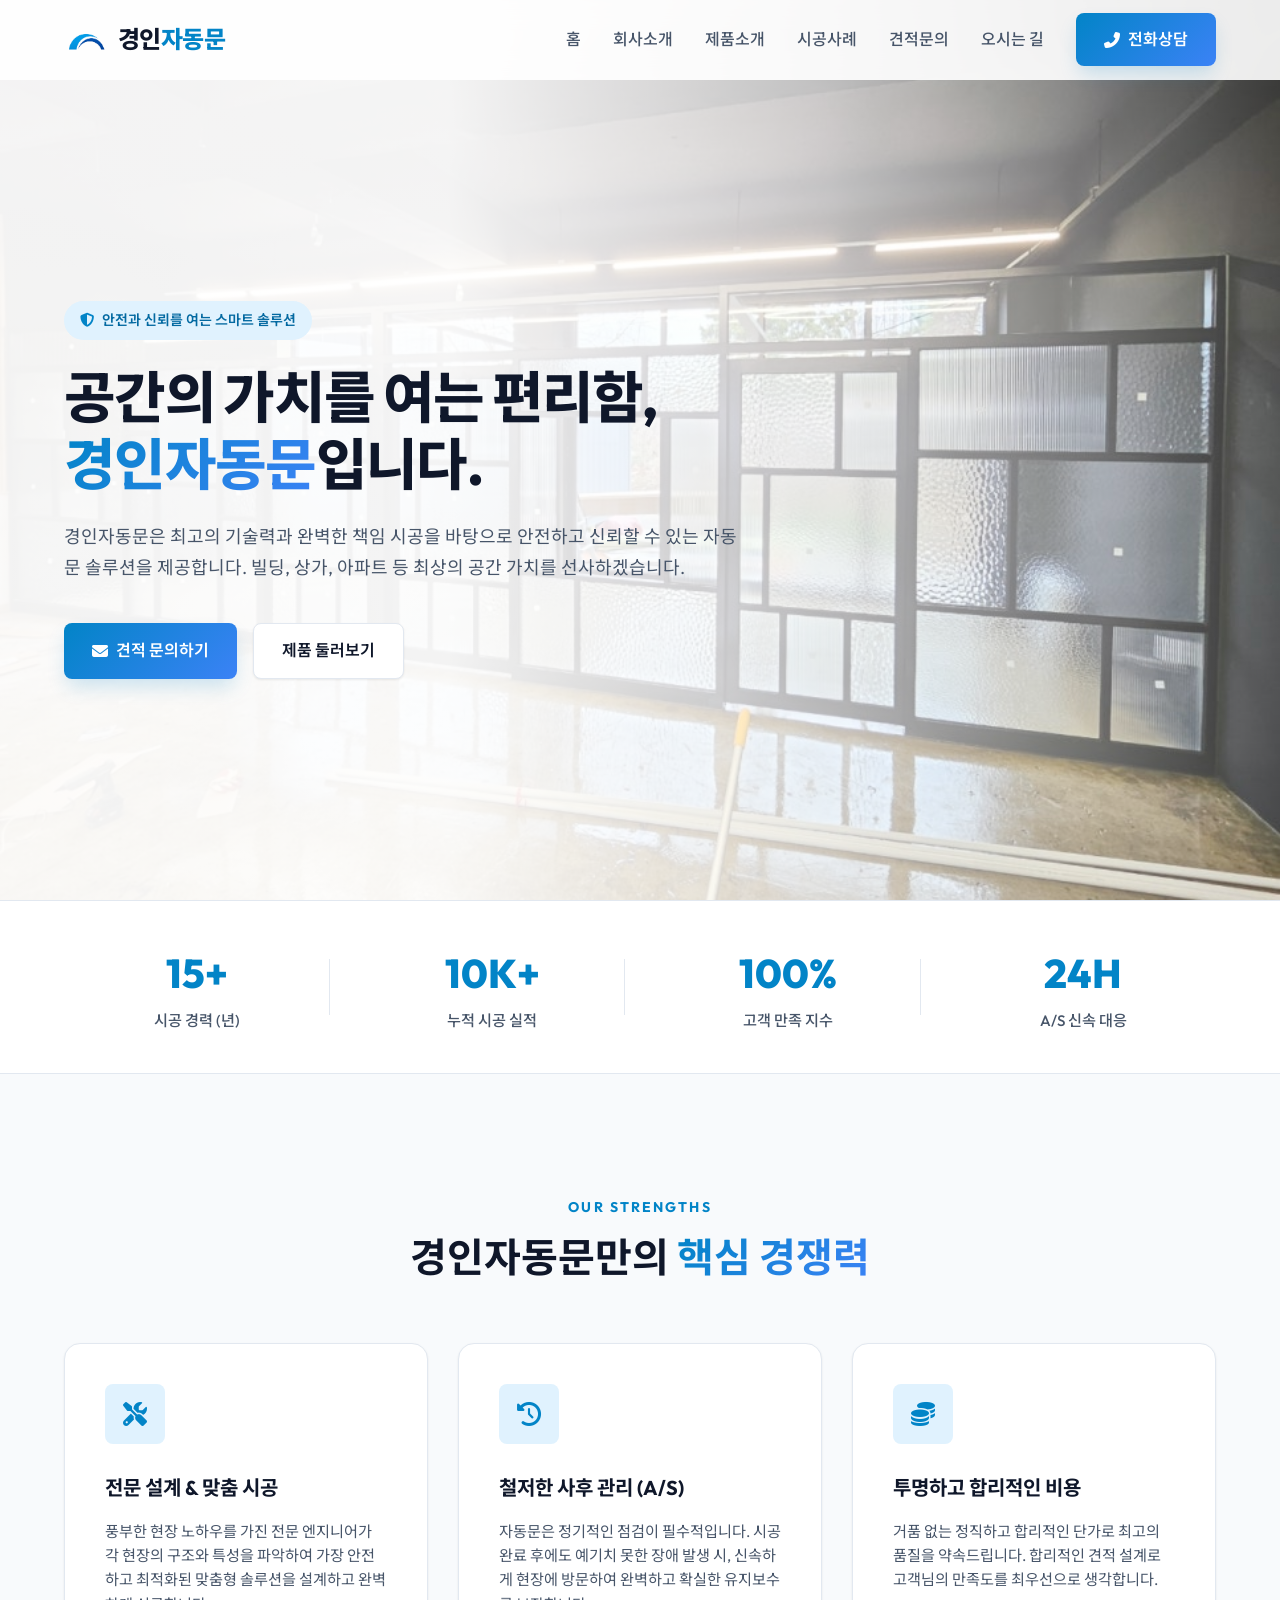
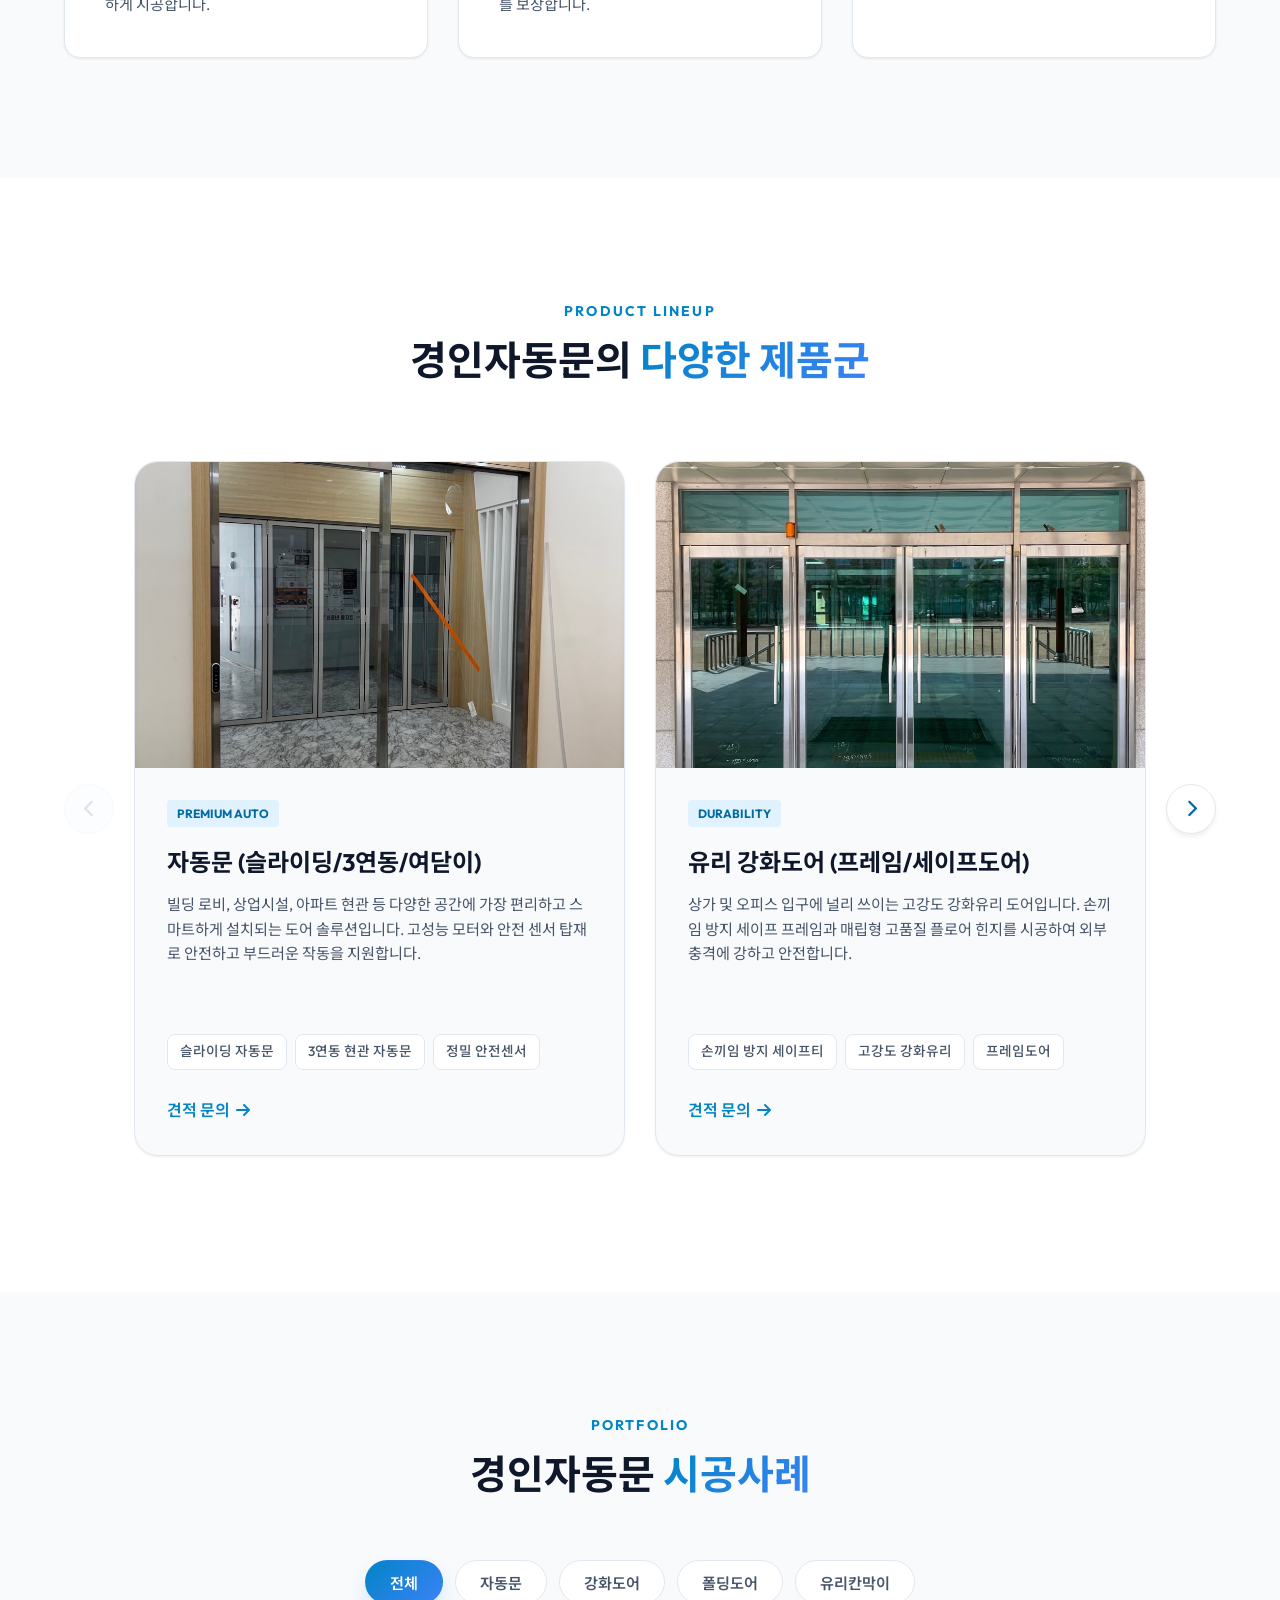
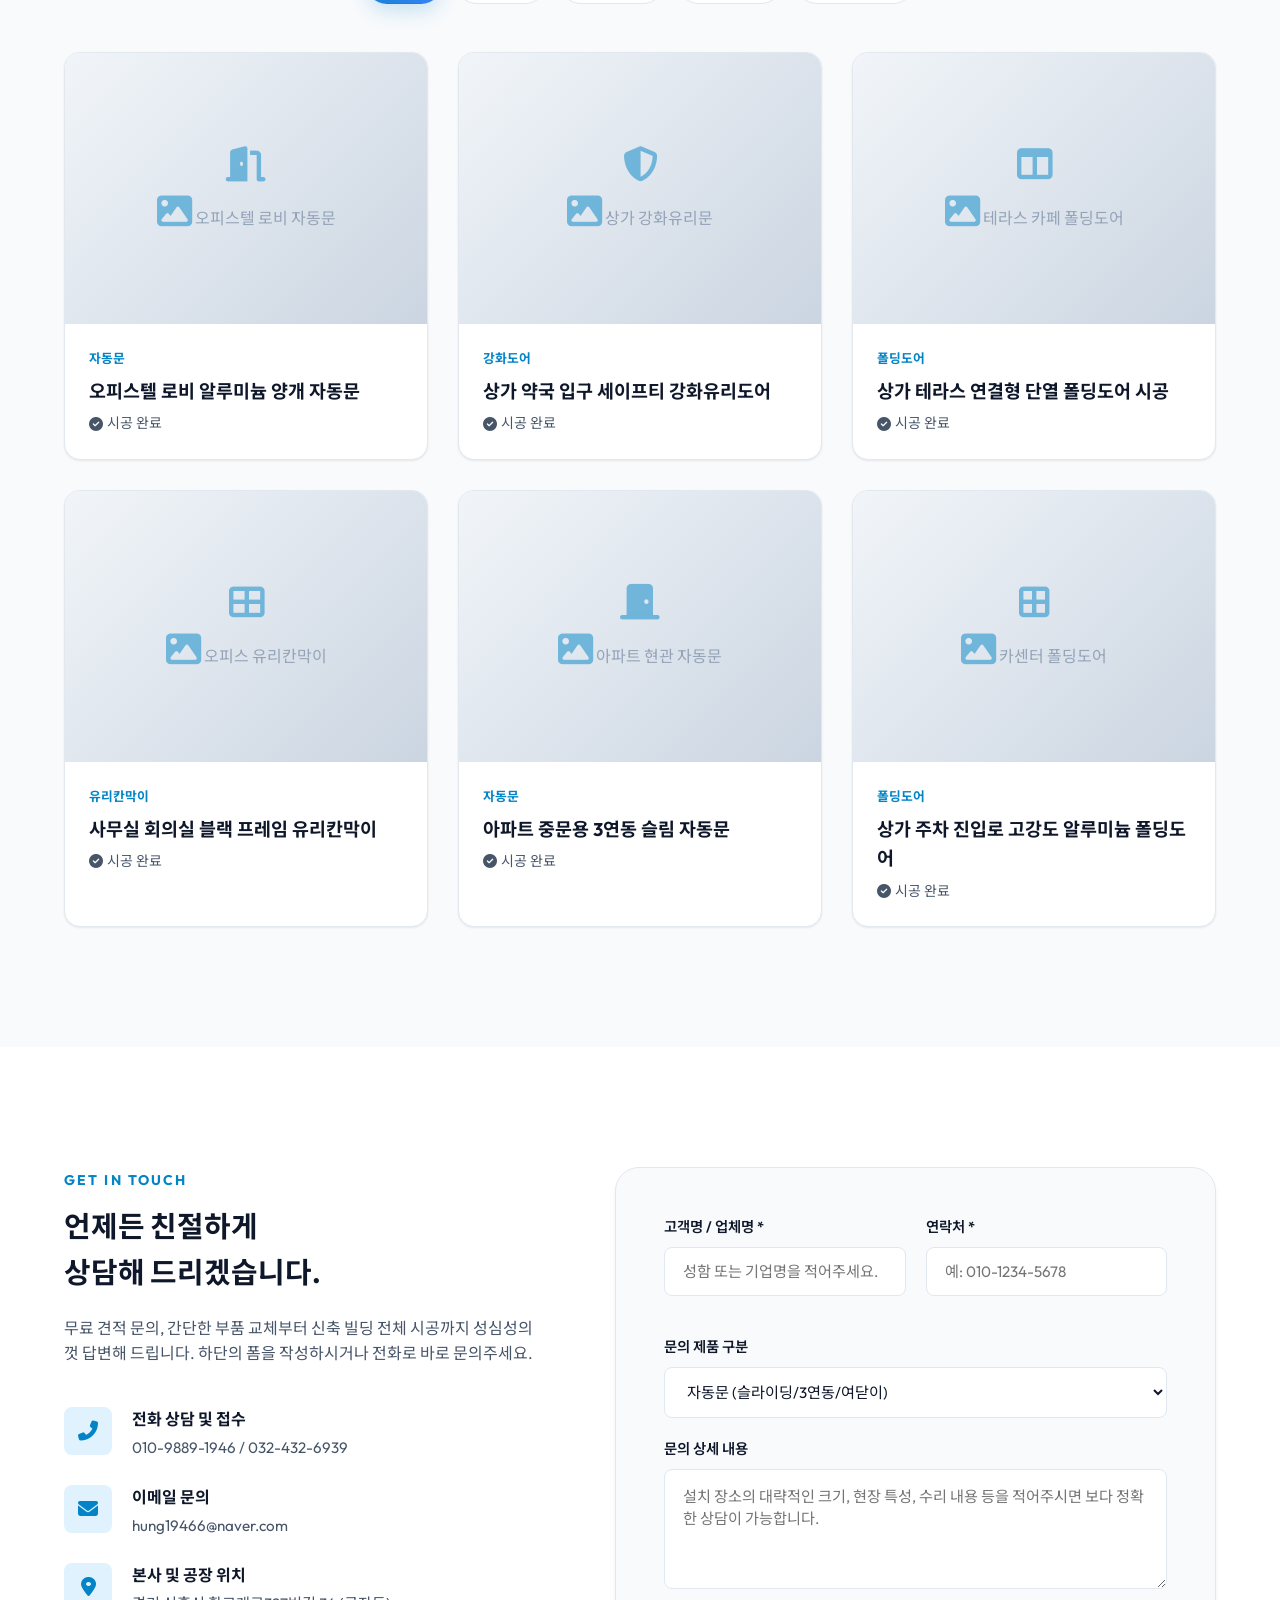
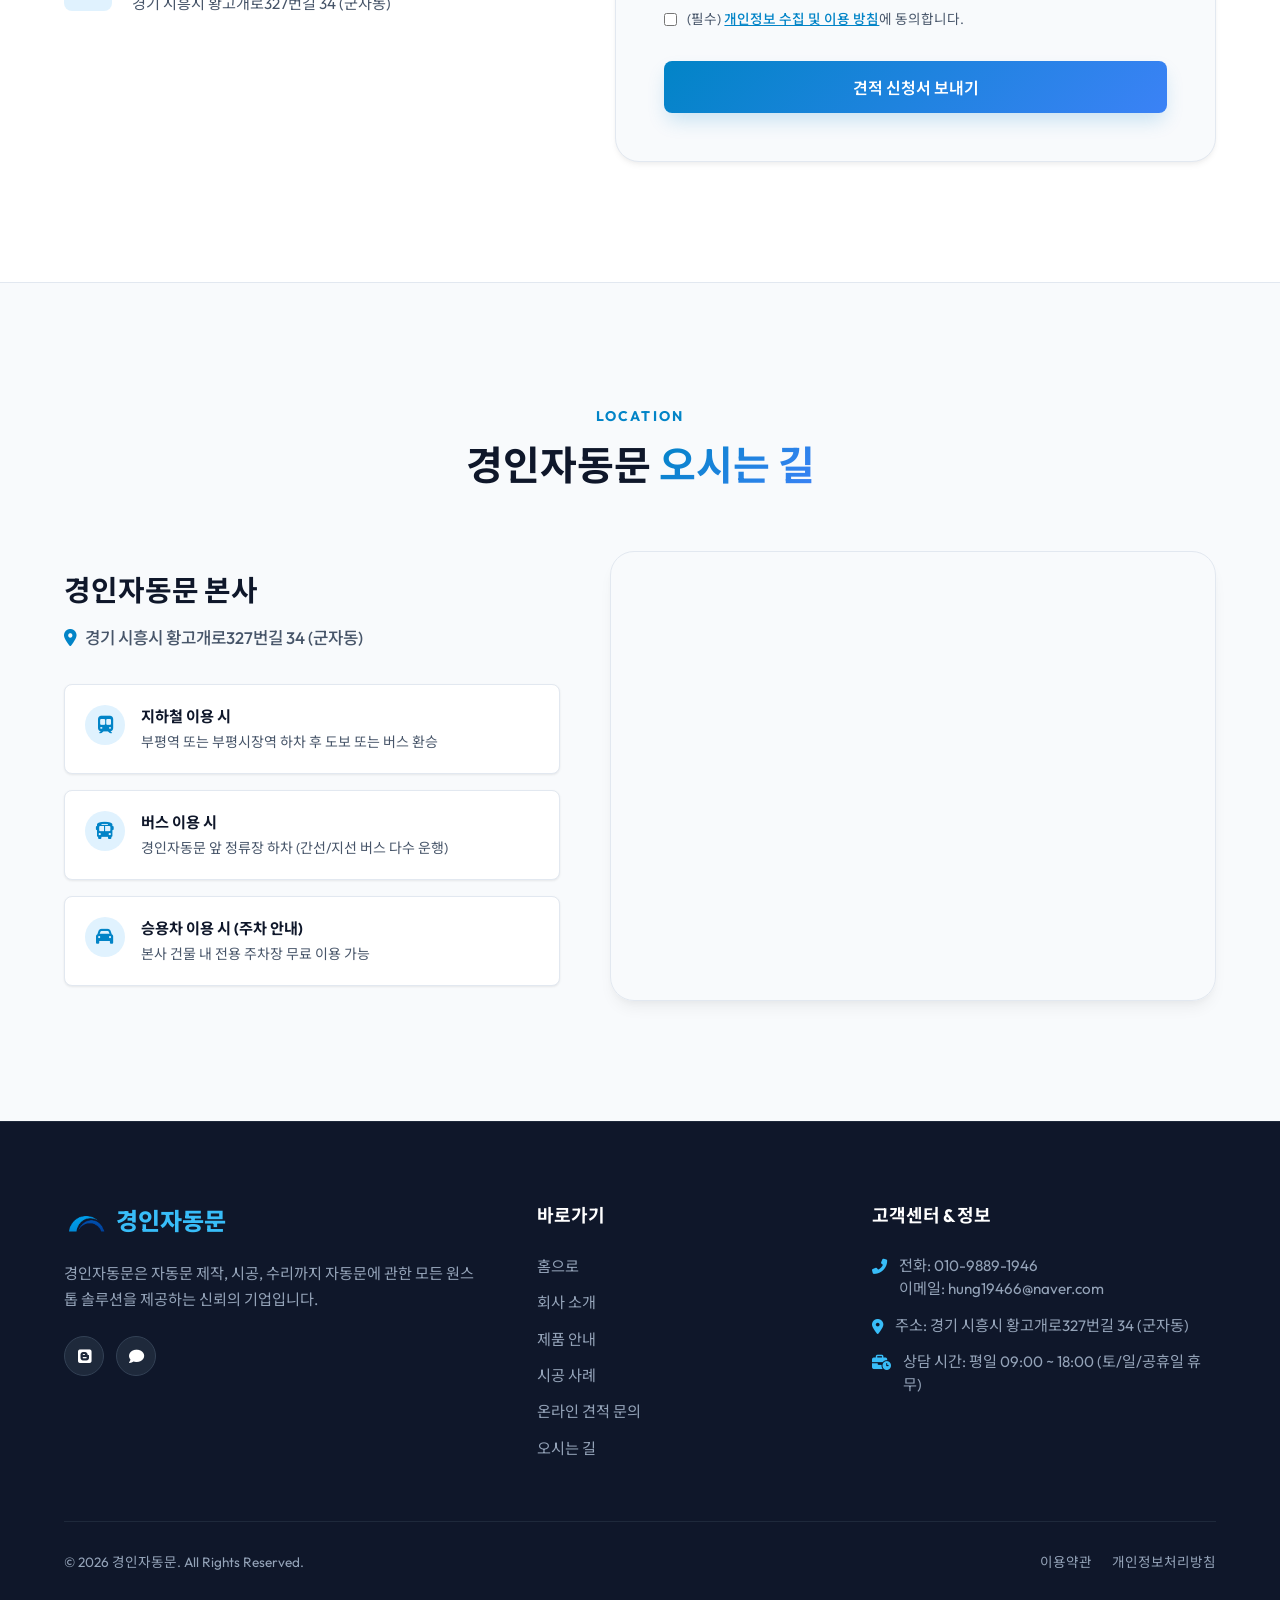
==== commit abd38cc2: "feat: add colorGlass, glassBoard, and systemDoor product details and images with lightbox zoom suppo" ====
--- a/index.html
+++ b/index.html
@@ -160,10 +160,7 @@
             <!-- Product 1 -->
             <div class="product-card">
               <div class="product-image">
-                <div class="product-image-placeholder">
-                  <i class="fas fa-door-open"></i>
-                  <span class="placeholder-text"><i class="fas fa-image"></i> 프리미엄 자동문 이미지</span>
-                </div>
+                <img src="images/autoDoor.jpg" alt="자동문">
               </div>
               <div class="product-info">
                 <span class="product-tag">Premium Auto</span>
@@ -183,21 +180,18 @@
             <!-- Product 2 -->
             <div class="product-card">
               <div class="product-image">
-                <div class="product-image-placeholder">
-                  <i class="fas fa-shield-alt"></i>
-                  <span class="placeholder-text"><i class="fas fa-image"></i> 강화도어 이미지</span>
-                </div>
+                <img src="images/temperedGlass.jpg" alt="유리 강화도어">
               </div>
               <div class="product-info">
                 <span class="product-tag">Durability</span>
-                <h3 class="product-name">유리 강화도어 (가마찌/세이프도어)</h3>
+                <h3 class="product-name">유리 강화도어 (프레임/세이프도어)</h3>
                 <p class="product-desc">
                   상가 및 오피스 입구에 널리 쓰이는 고강도 강화유리 도어입니다. 손끼임 방지 세이프 프레임과 매립형 고품질 플로어 힌지를 시공하여 외부 충격에 강하고 안전합니다.
                 </p>
                 <div class="product-features-list">
                   <span class="product-feature-tag">손끼임 방지 세이프티</span>
                   <span class="product-feature-tag">고강도 강화유리</span>
-                  <span class="product-feature-tag">가마찌 프레임도어</span>
+                  <span class="product-feature-tag">프레임도어</span>
                 </div>
                 <a href="#contact" class="product-link">견적 문의 <i class="fas fa-arrow-right"></i></a>
               </div>
@@ -206,16 +200,14 @@
             <!-- Product 3 -->
             <div class="product-card">
               <div class="product-image">
-                <div class="product-image-placeholder">
-                  <i class="fas fa-columns"></i>
-                  <span class="placeholder-text"><i class="fas fa-image"></i> 폴딩도어 이미지</span>
-                </div>
+                <img src="images/foldingDoor0.jpg" alt="시스템 폴딩도어">
               </div>
               <div class="product-info">
                 <span class="product-tag">Open Space</span>
                 <h3 class="product-name">시스템 폴딩도어 (상가/베란다)</h3>
                 <p class="product-desc">
-                  문을 유연하게 접어 열 수 있어 90% 이상의 극대화된 개방감을 선사하는 시스템 창호입니다. 우수한 단열, 밀폐, 방음 성능으로 세련된 상가 전면이나 주차장, 테라스에 최적화되어 있습니다.
+                  문을 유연하게 접어 열 수 있어 90% 이상의 극대화된 개방감을 선사하는 시스템 창호입니다. 우수한 단열, 밀폐, 방음 성능으로 세련된 상가 전면이나 주차장, 테라스에 최적화되어
+                  있습니다.
                 </p>
                 <div class="product-features-list">
                   <span class="product-feature-tag">공간 개방율 90% 이상</span>
@@ -229,10 +221,7 @@
             <!-- Product 4 -->
             <div class="product-card">
               <div class="product-image">
-                <div class="product-image-placeholder">
-                  <i class="fas fa-th-large"></i>
-                  <span class="placeholder-text"><i class="fas fa-image"></i> 유리칸막이 이미지</span>
-                </div>
+                <img src="images/partition.jpg" alt="유리칸막이">
               </div>
               <div class="product-info">
                 <span class="product-tag">Interior</span>
@@ -248,6 +237,66 @@
                 <a href="#contact" class="product-link">견적 문의 <i class="fas fa-arrow-right"></i></a>
               </div>
             </div>
+
+            <!-- Product 5 -->
+            <div class="product-card">
+              <div class="product-image">
+                <img src="images/colorGlass.jpg" alt="칼라유리">
+              </div>
+              <div class="product-info">
+                <span class="product-tag">Color Glass</span>
+                <h3 class="product-name">칼라유리 (인테리어/백페인트글라스)</h3>
+                <p class="product-desc">
+                  다양한 색상과 수려한 광택으로 세련된 실내 공간을 연출하는 프리미엄 인테리어 유리입니다. 주방 벽면, 상가 및 오피스 로비 등 감각적인 마감재로 널리 활용됩니다.
+                </p>
+                <div class="product-features-list">
+                  <span class="product-feature-tag">다양한 컬러 라인업</span>
+                  <span class="product-feature-tag">수려한 광택 마감</span>
+                  <span class="product-feature-tag">벽면 인테리어 마감</span>
+                </div>
+                <a href="#contact" class="product-link">견적 문의 <i class="fas fa-arrow-right"></i></a>
+              </div>
+            </div>
+
+            <!-- Product 6 -->
+            <div class="product-card">
+              <div class="product-image">
+                <img src="images/glassBoard.jpg" alt="유리칠판">
+              </div>
+              <div class="product-info">
+                <span class="product-tag">Glass Board</span>
+                <h3 class="product-name">디자인 유리칠판 (자석/일반/무반사)</h3>
+                <p class="product-desc">
+                  스크래치와 얼룩 걱정 없이 필기감이 매우 우수하고 영구적인 친환경 유리 칠판입니다. 회의실, 학원, 교육 공간 및 가정집 아이 방 등 스마트하고 깔끔한 보드 환경을 제공합니다.
+                </p>
+                <div class="product-features-list">
+                  <span class="product-feature-tag">친환경 강화유리</span>
+                  <span class="product-feature-tag">무반사 옵션 제공</span>
+                  <span class="product-feature-tag">자석 부착형 지원</span>
+                </div>
+                <a href="#contact" class="product-link">견적 문의 <i class="fas fa-arrow-right"></i></a>
+              </div>
+            </div>
+
+            <!-- Product 7 -->
+            <div class="product-card">
+              <div class="product-image">
+                <img src="images/systemDoor.jpg" alt="시스템도어">
+              </div>
+              <div class="product-info">
+                <span class="product-tag">System Door</span>
+                <h3 class="product-name">프리미엄 시스템도어 (단열/방음)</h3>
+                <p class="product-desc">
+                  기밀 성능과 단열, 방음성이 극대화된 다기능 시스템 도어입니다. 외부와의 온도 차이를 완벽히 차단하며, 상가 현관, 단독주택 발코니 등 고성능 창호 도어가 필요한 곳에 적합합니다.
+                </p>
+                <div class="product-features-list">
+                  <span class="product-feature-tag">우수한 단열/기밀성</span>
+                  <span class="product-feature-tag">외부 소음 완벽 차단</span>
+                  <span class="product-feature-tag">다중 잠금 안전장치</span>
+                </div>
+                <a href="#contact" class="product-link">견적 문의 <i class="fas fa-arrow-right"></i></a>
+              </div>
+            </div>
           </div>
         </div>
 
@@ -277,6 +326,9 @@
         <!-- Item 1 -->
         <div class="portfolio-item" data-category="autodoor" data-reveal>
           <div class="portfolio-visual-wrapper">
+            <!-- [사진 등록 안내] 
+                 예시: <img src="images/portfolio-autodoor-1.jpg" alt="오피스텔 로비 자동문">
+            -->
             <div class="portfolio-visual-placeholder">
               <i class="fas fa-door-open"></i>
               <span class="placeholder-text"><i class="fas fa-image"></i> 오피스텔 로비 자동문</span>
@@ -297,6 +349,9 @@
         <!-- Item 2 -->
         <div class="portfolio-item" data-category="glassdoor" data-reveal>
           <div class="portfolio-visual-wrapper">
+            <!-- [사진 등록 안내] 
+                 예시: <img src="images/portfolio-glassdoor-1.jpg" alt="상가 강화유리문">
+            -->
             <div class="portfolio-visual-placeholder">
               <i class="fas fa-shield-alt"></i>
               <span class="placeholder-text"><i class="fas fa-image"></i> 상가 강화유리문</span>
@@ -317,6 +372,9 @@
         <!-- Item 3 -->
         <div class="portfolio-item" data-category="folding" data-reveal>
           <div class="portfolio-visual-wrapper">
+            <!-- [사진 등록 안내] 
+                 예시: <img src="images/portfolio-folding-1.jpg" alt="테라스 카페 폴딩도어">
+            -->
             <div class="portfolio-visual-placeholder">
               <i class="fas fa-columns"></i>
               <span class="placeholder-text"><i class="fas fa-image"></i> 테라스 카페 폴딩도어</span>
@@ -337,6 +395,9 @@
         <!-- Item 4 -->
         <div class="portfolio-item" data-category="partition" data-reveal>
           <div class="portfolio-visual-wrapper">
+            <!-- [사진 등록 안내] 
+                 예시: <img src="images/portfolio-partition-1.jpg" alt="오피스 유리칸막이">
+            -->
             <div class="portfolio-visual-placeholder">
               <i class="fas fa-th-large"></i>
               <span class="placeholder-text"><i class="fas fa-image"></i> 오피스 유리칸막이</span>
@@ -357,6 +418,9 @@
         <!-- Item 5 -->
         <div class="portfolio-item" data-category="autodoor" data-reveal>
           <div class="portfolio-visual-wrapper">
+            <!-- [사진 등록 안내] 
+                 예시: <img src="images/portfolio-autodoor-2.jpg" alt="아파트 현관 자동문">
+            -->
             <div class="portfolio-visual-placeholder">
               <i class="fas fa-door-closed"></i>
               <span class="placeholder-text"><i class="fas fa-image"></i> 아파트 현관 자동문</span>
@@ -377,6 +441,9 @@
         <!-- Item 6 -->
         <div class="portfolio-item" data-category="folding" data-reveal>
           <div class="portfolio-visual-wrapper">
+            <!-- [사진 등록 안내] 
+                 예시: <img src="images/portfolio-folding-2.jpg" alt="카센터 폴딩도어">
+            -->
             <div class="portfolio-visual-placeholder">
               <i class="fas fa-border-all"></i>
               <span class="placeholder-text"><i class="fas fa-image"></i> 카센터 폴딩도어</span>
@@ -415,7 +482,7 @@
               </div>
               <div class="contact-detail-content">
                 <h4>전화 상담 및 접수</h4>
-                <p>010-0000-0000 / 032-000-0000</p>
+                <p>010-9889-1946 / 032-432-6939</p>
               </div>
             </div>
 
@@ -425,7 +492,7 @@
               </div>
               <div class="contact-detail-content">
                 <h4>이메일 문의</h4>
-                <p>contact@kyeongin-autodoor.com</p>
+                <p>hung19466@naver.com</p>
               </div>
             </div>
 
@@ -435,7 +502,7 @@
               </div>
               <div class="contact-detail-content">
                 <h4>본사 및 공장 위치</h4>
-                <p>인천광역시 부평구 (세부 주소 수정 예정)</p>
+                <p>경기 시흥시 황고개로327번길 34 (군자동)</p>
               </div>
             </div>
           </div>
@@ -501,7 +568,7 @@
           <h3 class="location-info-title">경인자동문 본사</h3>
           <p class="location-address">
             <i class="fas fa-map-marker-alt"></i>
-            <span>인천광역시 부평구 (세부 주소 수정 예정)</span>
+            <span>경기 시흥시 황고개로327번길 34 (군자동)</span>
           </p>
 
           <div class="location-details">
@@ -579,11 +646,11 @@
           <ul class="footer-info-list">
             <li class="footer-info-item">
               <i class="fas fa-phone-alt"></i>
-              <span>전화: 010-0000-0000<br>이메일: contact@kyeongin-autodoor.com</span>
+              <span>전화: 010-9889-1946<br>이메일: hung19466@naver.com</span>
             </li>
             <li class="footer-info-item">
               <i class="fas fa-map-marker-alt"></i>
-              <span>주소: 인천광역시 부평구 (세부 주소 수정 예정)</span>
+              <span>주소: 경기 시흥시 황고개로327번길 34 (군자동)</span>
             </li>
             <li class="footer-info-item">
               <i class="fas fa-business-time"></i>
@@ -606,10 +673,17 @@
   </footer>
 
   <!-- --- PORTFOLIO LIGHTBOX MODAL --- -->
+  <!-- 제품소개/시공사례 클릭하면 팝업되는 창-->
   <div class="lightbox" id="portfolioLightbox">
     <div class="lightbox-content">
       <button class="lightbox-close" aria-label="닫기"><i class="fas fa-times"></i></button>
-      <div class="lightbox-placeholder">
+
+      <!-- [실제 시공 상세 이미지 영역] 
+           시공 사례 카드의 placeholder 대신 <img> 태그가 등록되면 이 태그를 통해 팝업창에서 시공 사진을 띄워줍니다.
+      -->
+      <img id="lightboxImage" src="" alt="시공 상세 이미지" class="lightbox-image" style="display: none;">
+
+      <div class="lightbox-placeholder" id="lightboxPlaceholder">
         <i class="fas fa-door-open"></i>
         <span><i class="fas fa-image"></i> 실제 시공 사진이 업로드될 영역입니다.</span>
         <p style="font-size: 0.9rem; padding: 0 40px; text-align: center; color: #64748b;">
--- a/style.css
+++ b/style.css
@@ -6,36 +6,37 @@
   --bg-primary: #ffffff;
   --bg-secondary: #f8fafc;
   --bg-tertiary: #f1f5f9;
-  
+
   --text-main: #0f172a;
   --text-muted: #475569;
   --text-light: #94a3b8;
   --text-white: #ffffff;
-  
-  --color-primary: #0284c7; /* Sky blue base */
+
+  --color-primary: #0284c7;
+  /* Sky blue base */
   --color-primary-dark: #0369a1;
   --color-primary-light: #e0f2fe;
-  
+
   --color-blue-gradient: linear-gradient(135deg, #0284c7 0%, #3b82f6 100%);
   --color-blue-gradient-hover: linear-gradient(135deg, #0369a1 0%, #2563eb 100%);
-  
+
   --border-color: #e2e8f0;
-  
+
   /* Typography */
   --font-family: 'Outfit', 'Noto Sans KR', sans-serif;
-  
+
   /* Shadows */
   --shadow-sm: 0 1px 3px rgba(0, 0, 0, 0.05), 0 1px 2px rgba(0, 0, 0, 0.03);
   --shadow-md: 0 4px 6px -1px rgba(0, 0, 0, 0.05), 0 2px 4px -1px rgba(0, 0, 0, 0.03);
   --shadow-lg: 0 10px 15px -3px rgba(0, 0, 0, 0.05), 0 4px 6px -2px rgba(0, 0, 0, 0.03);
   --shadow-xl: 0 20px 25px -5px rgba(0, 0, 0, 0.05), 0 10px 10px -5px rgba(0, 0, 0, 0.03);
   --shadow-blue: 0 10px 20px -3px rgba(2, 132, 199, 0.2);
-  
+
   /* Transitions */
   --transition-fast: all 0.2s cubic-bezier(0.4, 0, 0.2, 1);
   --transition-normal: all 0.3s cubic-bezier(0.4, 0, 0.2, 1);
   --transition-slow: all 0.5s cubic-bezier(0.4, 0, 0.2, 1);
-  
+
   /* Layout */
   --header-height: 80px;
   --max-width: 1200px;
@@ -45,7 +46,9 @@
 }
 
 /* --- RESET & GENERAL STYLES --- */
-*, *::before, *::after {
+*,
+*::before,
+*::after {
   box-sizing: border-box;
   margin: 0;
   padding: 0;
@@ -84,7 +87,8 @@
   display: block;
 }
 
-ul, ol {
+ul,
+ol {
   list-style: none;
 }
 
@@ -308,7 +312,7 @@
   .hamburger {
     display: flex;
   }
-  
+
   .nav-menu {
     position: fixed;
     top: 0;
@@ -323,16 +327,16 @@
     gap: 24px;
     transition: var(--transition-normal);
   }
-  
+
   .nav-menu.active {
     right: 0;
   }
-  
+
   .nav-cta {
     width: 100%;
     margin-top: 16px;
   }
-  
+
   .nav-cta .btn {
     width: 100%;
   }
@@ -341,11 +345,11 @@
   .hamburger.active span:nth-child(1) {
     transform: translateY(8px) rotate(45deg);
   }
-  
+
   .hamburger.active span:nth-child(2) {
     opacity: 0;
   }
-  
+
   .hamburger.active span:nth-child(3) {
     transform: translateY(-8px) rotate(-45deg);
   }
@@ -368,11 +372,13 @@
   left: 0;
   width: 100%;
   height: 100%;
+  /* [사진 등록 안내] 메인 비주얼 배경 이미지를 변경하려면 아래 url('images/hero-bg.jpg') 경로를 새 이미지 파일 경로로 수정해 주세요. */
   /* 그라데이션 오버레이로 글자 가독성 확보 + 배경 이미지(images/hero-bg.jpg) 설정 */
-  background: linear-gradient(to right, rgba(255, 255, 255, 0.95) 35%, rgba(255, 255, 255, 0.7) 65%, rgba(255, 255, 255, 0.2) 100%), 
-              url('images/hero-bg.jpg') no-repeat center center;
+  background: linear-gradient(to right, rgba(255, 255, 255, 0.95) 35%, rgba(255, 255, 255, 0.7) 65%, rgba(255, 255, 255, 0.2) 100%),
+    url('images/hero-bg.jpg') no-repeat center center;
   background-size: cover;
-  background-color: #f1f5f9; /* 이미지 폴백 배경색 */
+  background-color: #f1f5f9;
+  /* 이미지 폴백 배경색 */
   z-index: 1;
 }
 
@@ -431,30 +437,30 @@
 
 @media (max-width: 991px) {
   .hero-bg {
-    background: linear-gradient(to bottom, rgba(255, 255, 255, 0.95) 50%, rgba(255, 255, 255, 0.85) 75%, rgba(255, 255, 255, 0.4) 100%), 
-                url('images/hero-bg.jpg') no-repeat center center;
+    background: linear-gradient(to bottom, rgba(255, 255, 255, 0.95) 50%, rgba(255, 255, 255, 0.85) 75%, rgba(255, 255, 255, 0.4) 100%),
+      url('images/hero-bg.jpg') no-repeat center center;
     background-size: cover;
   }
-  
+
   .hero {
     padding-top: 140px;
     padding-bottom: 100px;
     min-height: 80vh;
   }
-  
+
   .hero-content-wrapper {
     max-width: 100%;
     text-align: center;
   }
-  
+
   .hero-badge {
     justify-content: center;
   }
-  
+
   .hero-title {
     font-size: 2.8rem;
   }
-  
+
   .hero-btns {
     justify-content: center;
   }
@@ -464,12 +470,12 @@
   .hero-title {
     font-size: 2.2rem;
   }
-  
+
   .hero-btns {
     flex-direction: column;
     width: 100%;
   }
-  
+
   .hero-btns .btn {
     width: 100%;
   }
@@ -522,7 +528,7 @@
     grid-template-columns: repeat(2, 1fr);
     gap: 40px 20px;
   }
-  
+
   .stat-item:nth-child(2)::after {
     display: none;
   }
@@ -631,7 +637,8 @@
 .products-slider-container {
   overflow: hidden;
   width: 100%;
-  padding: 15px 0; /* 카드가 움직일 때 위아래 입체 그림자 짤림 방지 */
+  padding: 15px 0;
+  /* 카드가 움직일 때 위아래 입체 그림자 짤림 방지 */
 }
 
 .products-slider-track {
@@ -642,7 +649,8 @@
 }
 
 .products-slider-track .product-card {
-  flex: 0 0 calc(50% - 15px); /* 데스크톱에서는 2개씩 보여줌 */
+  flex: 0 0 calc(50% - 15px);
+  /* 데스크톱에서는 2개씩 보여줌 */
   width: calc(50% - 15px);
   margin-bottom: 0;
 }
@@ -708,6 +716,45 @@
   justify-content: center;
   align-items: center;
   overflow: hidden;
+}
+
+.product-image:has(img) {
+  cursor: pointer;
+}
+
+.product-image img {
+  width: 100%;
+  height: 100%;
+  object-fit: cover;
+  transition: var(--transition-slow);
+}
+
+.product-card:hover .product-image img {
+  transform: scale(1.05);
+}
+
+.product-image:has(img)::after {
+  content: '\f00e';
+  font-family: 'Font Awesome 6 Free';
+  font-weight: 900;
+  position: absolute;
+  top: 0;
+  left: 0;
+  width: 100%;
+  height: 100%;
+  background-color: rgba(2, 132, 199, 0.4);
+  color: var(--text-white);
+  display: flex;
+  align-items: center;
+  justify-content: center;
+  font-size: 1.5rem;
+  opacity: 0;
+  transition: var(--transition-normal);
+  z-index: 2;
+}
+
+.product-image:has(img):hover::after {
+  opacity: 1;
 }
 
 .product-image-placeholder {
@@ -809,9 +856,10 @@
   .products-slider-wrapper {
     gap: 10px;
   }
-  
+
   .products-slider-track .product-card {
-    flex: 0 0 100%; /* 태블릿 및 모바일에서는 1개씩 보여줌 */
+    flex: 0 0 100%;
+    /* 태블릿 및 모바일에서는 1개씩 보여줌 */
     width: 100%;
   }
 
@@ -846,7 +894,8 @@
   transition: var(--transition-normal);
 }
 
-.filter-btn.active, .filter-btn:hover {
+.filter-btn.active,
+.filter-btn:hover {
   background: var(--color-blue-gradient);
   color: var(--text-white);
   border-color: transparent;
@@ -882,6 +931,17 @@
   align-items: center;
   position: relative;
   overflow: hidden;
+}
+
+.portfolio-visual-wrapper img {
+  width: 100%;
+  height: 100%;
+  object-fit: cover;
+  transition: var(--transition-slow);
+}
+
+.portfolio-item:hover .portfolio-visual-wrapper img {
+  transform: scale(1.05);
 }
 
 .portfolio-visual-placeholder {
@@ -1124,7 +1184,7 @@
     grid-template-columns: 1fr;
     gap: 48px;
   }
-  
+
   .contact-info-panel {
     padding-right: 0;
   }
@@ -1134,7 +1194,7 @@
   .contact-form-panel {
     padding: 30px 20px;
   }
-  
+
   .form-group-row {
     grid-template-columns: 1fr;
     gap: 0;
@@ -1404,6 +1464,17 @@
   max-height: 80%;
   position: relative;
   text-align: center;
+}
+
+.lightbox-image {
+  max-width: 100%;
+  max-height: 70vh;
+  object-fit: contain;
+  border-radius: var(--border-radius-md);
+  border: 1px solid #334155;
+  box-shadow: var(--shadow-xl);
+  display: block;
+  margin: 0 auto;
 }
 
 .lightbox-placeholder {
@@ -1454,4 +1525,4 @@
 [data-reveal].revealed {
   opacity: 1;
   transform: translateY(0);
-}
+}
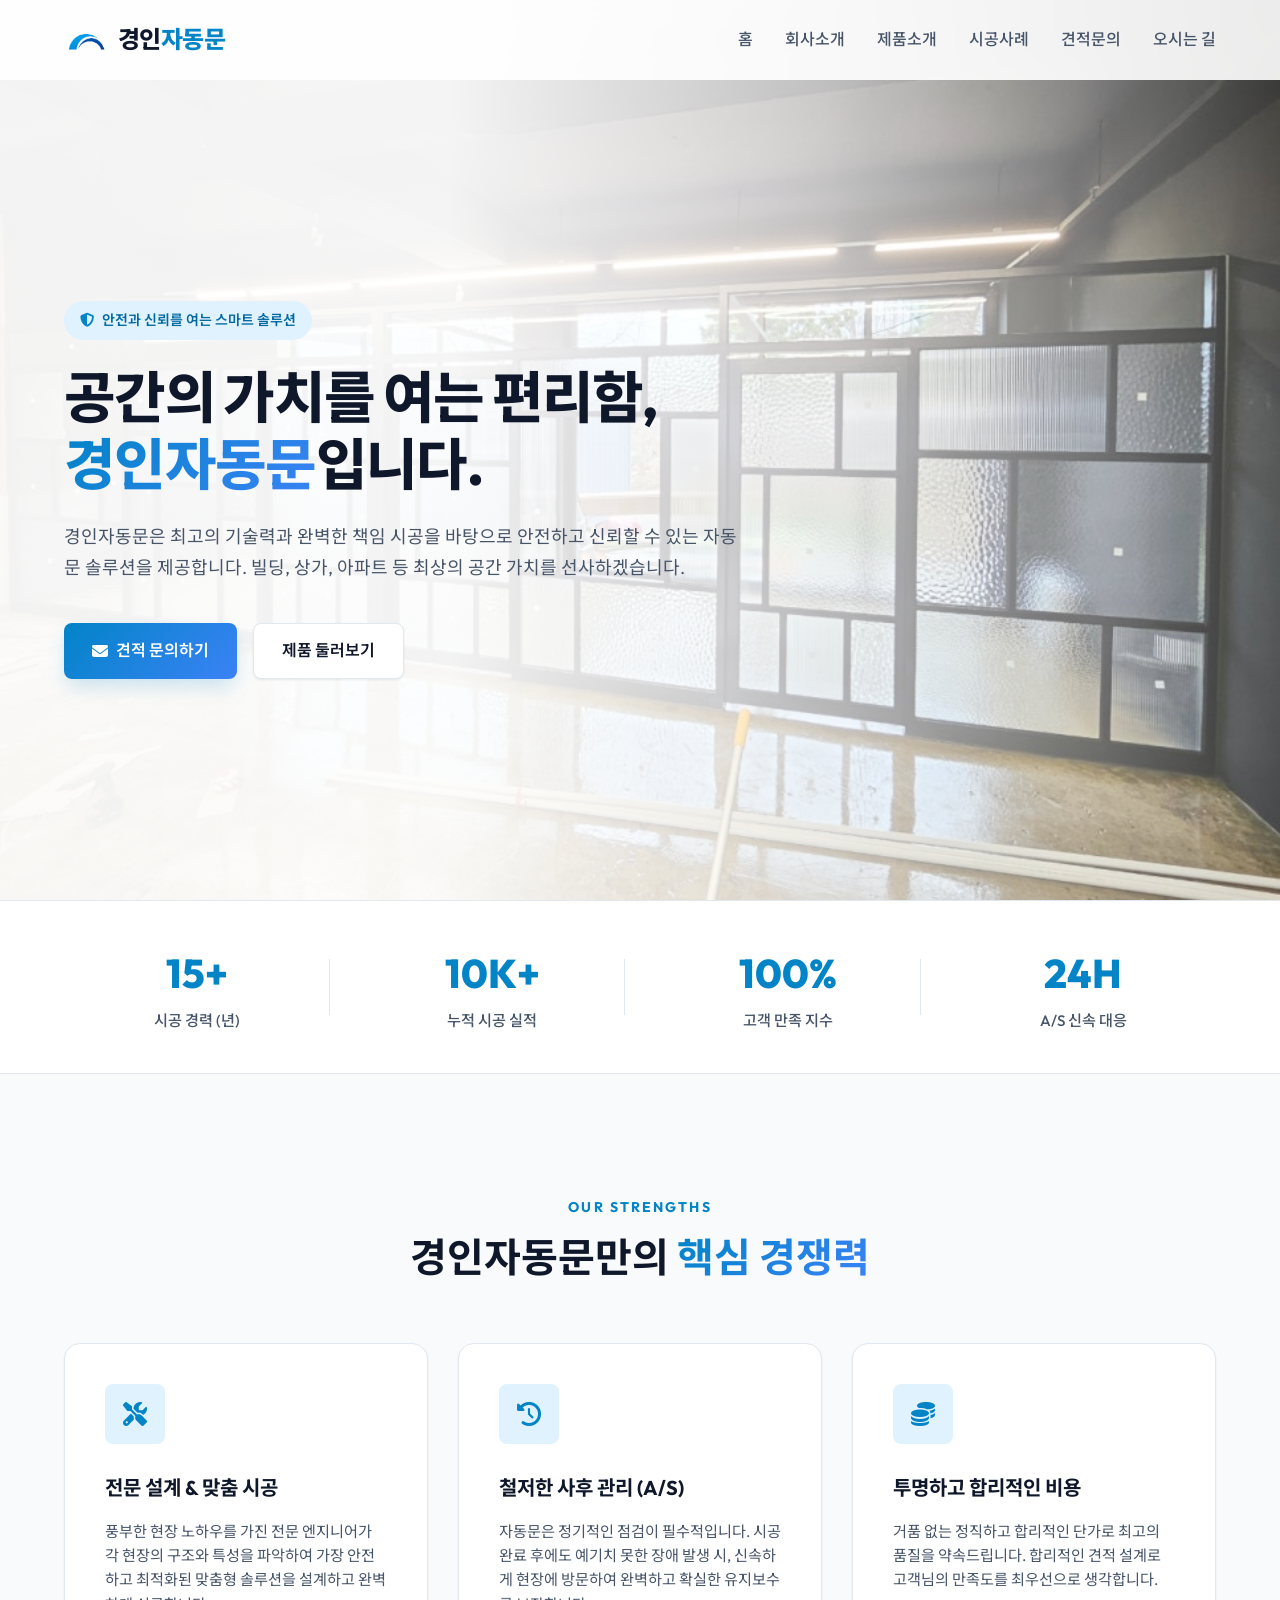
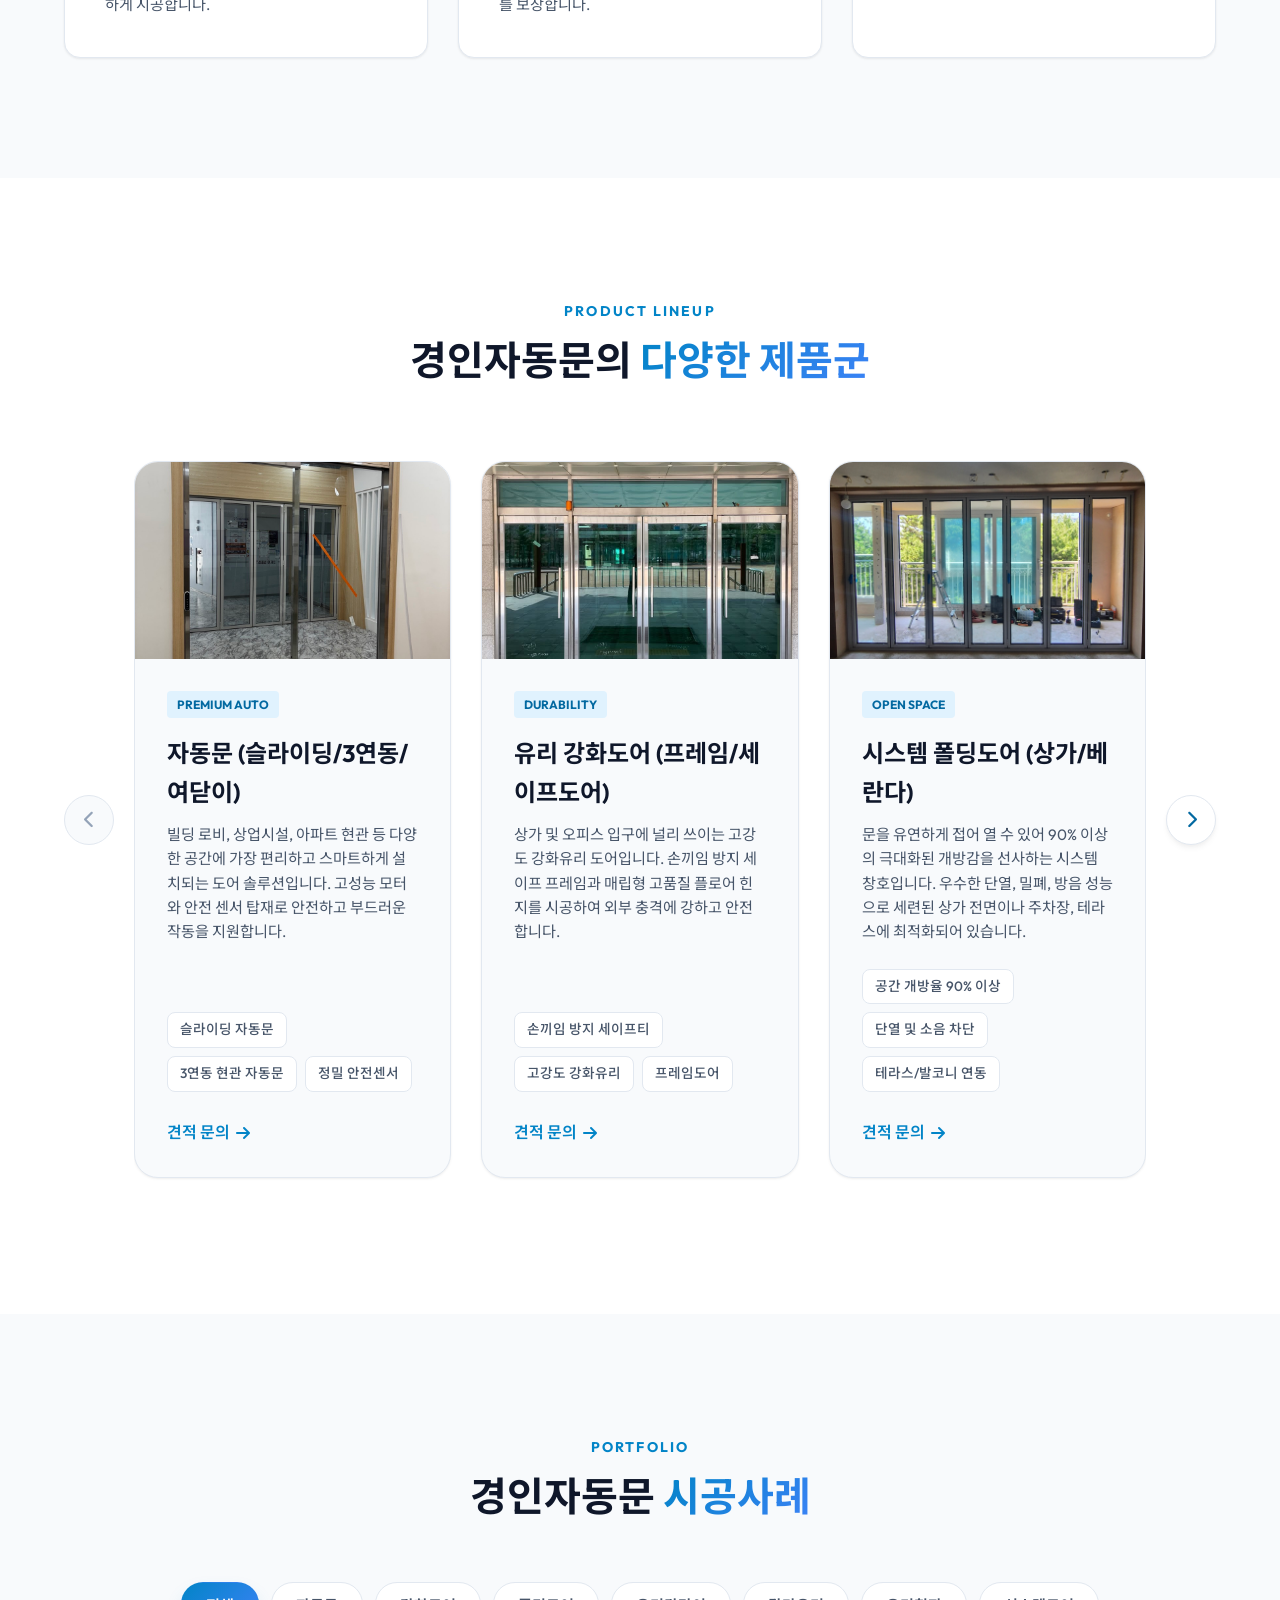
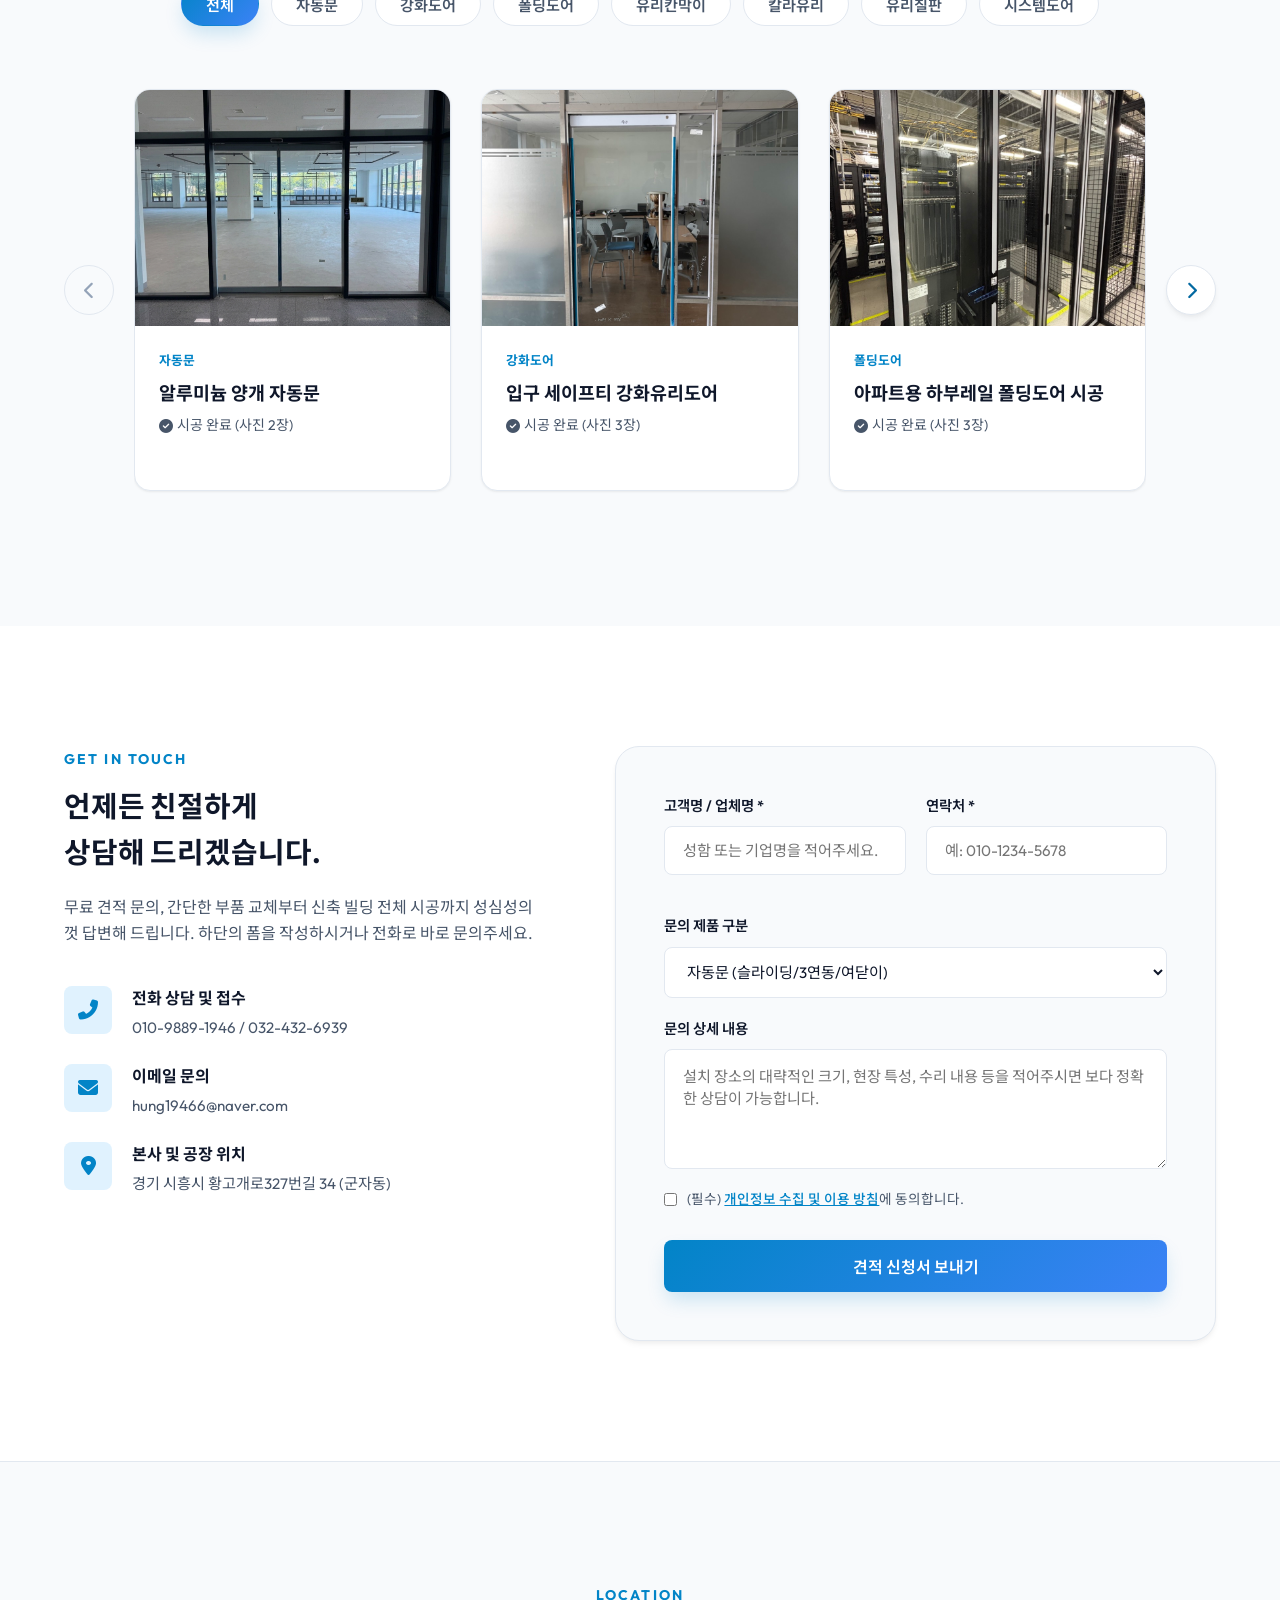
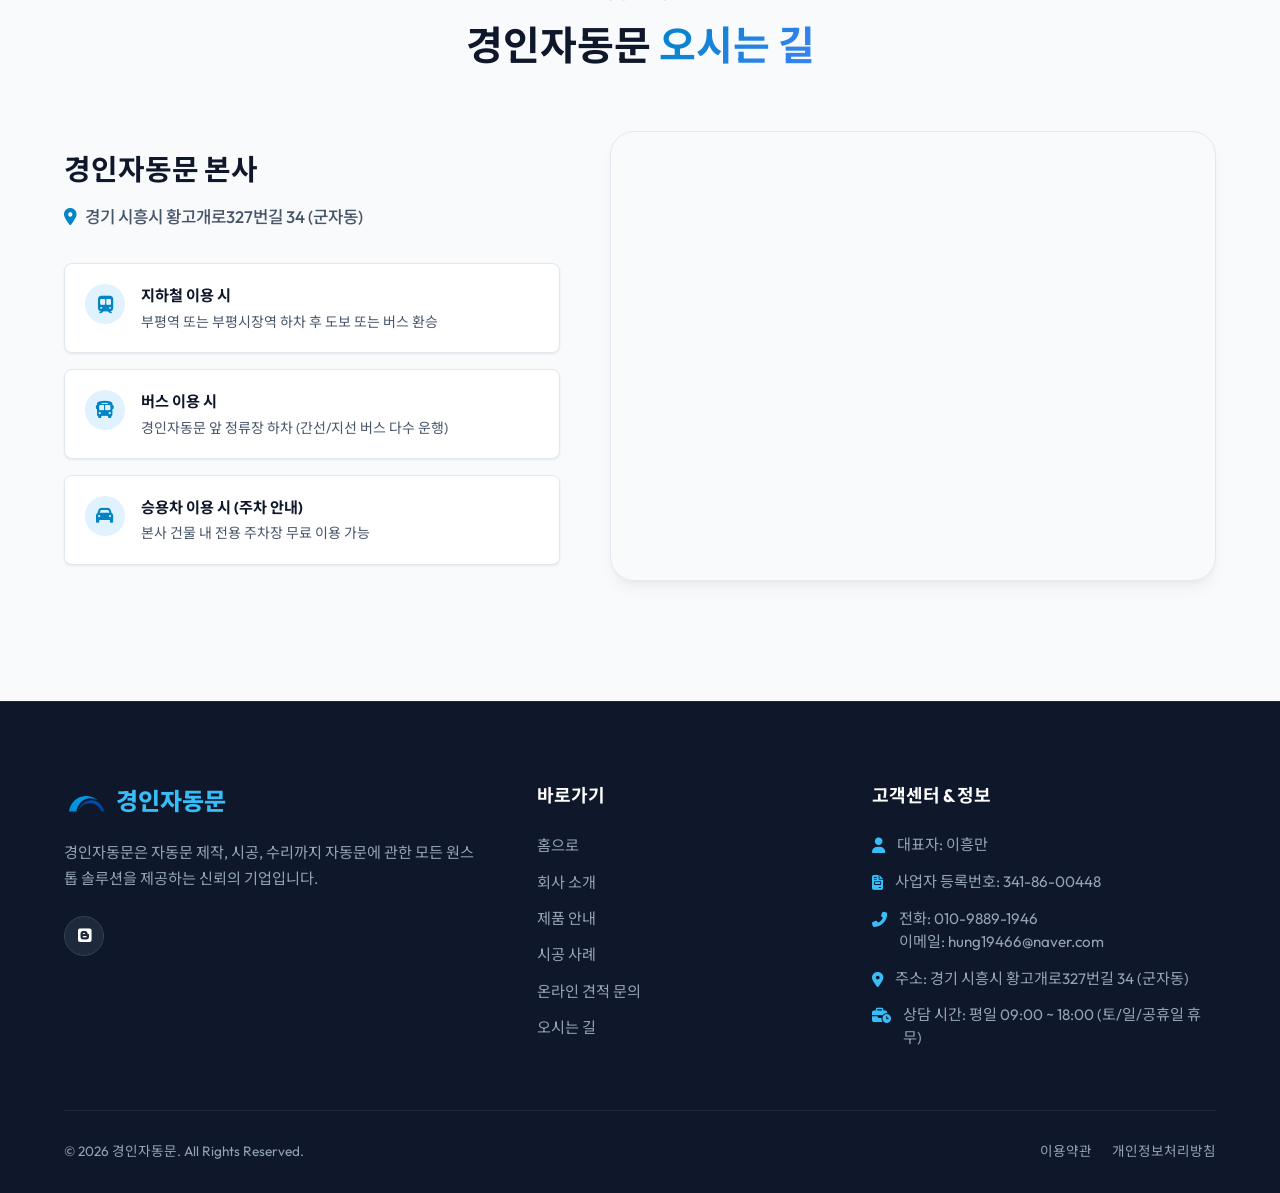
==== commit 1029f3eb: "feat: 시공사례 및 제품소개 슬라이더 개선, 이용약관 모달 추가, 하단 사업자 정보 업데이트" ====
--- a/index.html
+++ b/index.html
@@ -34,11 +34,6 @@
         <a href="#portfolio" class="nav-link">시공사례</a>
         <a href="#contact" class="nav-link">견적문의</a>
         <a href="#location" class="nav-link">오시는 길</a>
-        <div class="nav-cta">
-          <a href="tel:010-0000-0000" class="btn btn-primary btn-sm" id="callButton">
-            <i class="fas fa-phone-alt"></i> 전화상담
-          </a>
-        </div>
       </nav>
 
       <button class="hamburger" aria-label="메뉴 열기" id="menuToggle">
@@ -320,28 +315,32 @@
         <button class="filter-btn" data-filter="glassdoor" id="filterGlassdoor">강화도어</button>
         <button class="filter-btn" data-filter="folding" id="filterFolding">폴딩도어</button>
         <button class="filter-btn" data-filter="partition" id="filterPartition">유리칸막이</button>
-      </div>
-
-      <div class="portfolio-grid">
+        <button class="filter-btn" data-filter="colorglass" id="filterColorglass">칼라유리</button>
+        <button class="filter-btn" data-filter="glassboard" id="filterGlassboard">유리칠판</button>
+        <button class="filter-btn" data-filter="systemdoor" id="filterSystemdoor">시스템도어</button>
+      </div>
+
+      <div class="portfolio-slider-wrapper" data-reveal>
+        <button class="portfolio-slider-btn prev-btn" id="portPrevBtn" aria-label="이전 시공사례"><i
+            class="fas fa-chevron-left"></i></button>
+
+        <div class="portfolio-slider-container">
+          <div class="portfolio-slider-track" id="portSliderTrack">
         <!-- Item 1 -->
         <div class="portfolio-item" data-category="autodoor" data-reveal>
           <div class="portfolio-visual-wrapper">
-            <!-- [사진 등록 안내] 
-                 예시: <img src="images/portfolio-autodoor-1.jpg" alt="오피스텔 로비 자동문">
-            -->
-            <div class="portfolio-visual-placeholder">
-              <i class="fas fa-door-open"></i>
-              <span class="placeholder-text"><i class="fas fa-image"></i> 오피스텔 로비 자동문</span>
-            </div>
-            <div class="portfolio-overlay">
-              <button class="portfolio-overlay-btn" aria-label="상세보기"><i class="fas fa-plus"></i></button>
+            <img src="images/autoDoorWorking/autoDoorWorking2.png" alt="알루미늄 양개 자동문">
+            <!-- 추가 상세 사진 (팝업 슬라이더용) -->
+            <img src="images/autoDoorWorking/autoDoorWorking1.jpg" alt="알루미늄 양개 자동문 2" style="display: none;">
+            <div class="portfolio-overlay">
+              <button class="portfolio-overlay-btn" aria-label="상세보기"><i class="fas fa-search"></i></button>
             </div>
           </div>
           <div class="portfolio-details">
             <div class="portfolio-cat">자동문</div>
-            <h3 class="portfolio-title">오피스텔 로비 알루미늄 양개 자동문</h3>
-            <div class="portfolio-location">
-              <i class="fas fa-check-circle"></i> 시공 완료
+            <h3 class="portfolio-title">알루미늄 양개 자동문</h3>
+            <div class="portfolio-location">
+              <i class="fas fa-check-circle"></i> 시공 완료 (사진 2장)
             </div>
           </div>
         </div>
@@ -349,22 +348,19 @@
         <!-- Item 2 -->
         <div class="portfolio-item" data-category="glassdoor" data-reveal>
           <div class="portfolio-visual-wrapper">
-            <!-- [사진 등록 안내] 
-                 예시: <img src="images/portfolio-glassdoor-1.jpg" alt="상가 강화유리문">
-            -->
-            <div class="portfolio-visual-placeholder">
-              <i class="fas fa-shield-alt"></i>
-              <span class="placeholder-text"><i class="fas fa-image"></i> 상가 강화유리문</span>
-            </div>
-            <div class="portfolio-overlay">
-              <button class="portfolio-overlay-btn" aria-label="상세보기"><i class="fas fa-plus"></i></button>
+            <img src="images/temperedGlassWorking/temperedGlass1.jpg" alt="입구 세이프티 강화유리도어">
+            <!-- 추가 상세 사진 (팝업 슬라이더용) -->
+            <img src="images/temperedGlassWorking/temperedGlass2.jpg" alt="입구 세이프티 강화유리도어 2" style="display: none;">
+            <img src="images/temperedGlassWorking/temperedGlass3.jpg" alt="입구 세이프티 강화유리도어 3" style="display: none;">
+            <div class="portfolio-overlay">
+              <button class="portfolio-overlay-btn" aria-label="상세보기"><i class="fas fa-search"></i></button>
             </div>
           </div>
           <div class="portfolio-details">
             <div class="portfolio-cat">강화도어</div>
-            <h3 class="portfolio-title">상가 약국 입구 세이프티 강화유리도어</h3>
-            <div class="portfolio-location">
-              <i class="fas fa-check-circle"></i> 시공 완료
+            <h3 class="portfolio-title">입구 세이프티 강화유리도어</h3>
+            <div class="portfolio-location">
+              <i class="fas fa-check-circle"></i> 시공 완료 (사진 3장)
             </div>
           </div>
         </div>
@@ -372,22 +368,23 @@
         <!-- Item 3 -->
         <div class="portfolio-item" data-category="folding" data-reveal>
           <div class="portfolio-visual-wrapper">
-            <!-- [사진 등록 안내] 
-                 예시: <img src="images/portfolio-folding-1.jpg" alt="테라스 카페 폴딩도어">
-            -->
-            <div class="portfolio-visual-placeholder">
-              <i class="fas fa-columns"></i>
-              <span class="placeholder-text"><i class="fas fa-image"></i> 테라스 카페 폴딩도어</span>
-            </div>
-            <div class="portfolio-overlay">
-              <button class="portfolio-overlay-btn" aria-label="상세보기"><i class="fas fa-plus"></i></button>
+            <img src="images/foldingDoorWorking/foldingDoorWorking2.jpg" alt="아파트용 하부레일 폴딩도어 시공">
+            <!-- 추가 상세 사진 (팝업 슬라이더용) -->
+            <img src="images/foldingDoorWorking/foldingDoorWorking1.jpg" alt="아파트용 하부레일 폴딩도어 시공 2"
+              style="display: none;">
+            <img src="images/foldingDoorWorking/foldingDoorWorking3.jpg" alt="아파트용 하부레일 폴딩도어 시공 3"
+              style="display: none;">
+            <img src="images/foldingDoorWorking/foldingDoorWorking4.png" alt="아파트용 하부레일 폴딩도어 시공 4"
+              style="display: none;">
+            <div class="portfolio-overlay">
+              <button class="portfolio-overlay-btn" aria-label="상세보기"><i class="fas fa-search"></i></button>
             </div>
           </div>
           <div class="portfolio-details">
             <div class="portfolio-cat">폴딩도어</div>
-            <h3 class="portfolio-title">상가 테라스 연결형 단열 폴딩도어 시공</h3>
-            <div class="portfolio-location">
-              <i class="fas fa-check-circle"></i> 시공 완료
+            <h3 class="portfolio-title">아파트용 하부레일 폴딩도어 시공</h3>
+            <div class="portfolio-location">
+              <i class="fas fa-check-circle"></i> 시공 완료 (사진 3장)
             </div>
           </div>
         </div>
@@ -395,22 +392,18 @@
         <!-- Item 4 -->
         <div class="portfolio-item" data-category="partition" data-reveal>
           <div class="portfolio-visual-wrapper">
-            <!-- [사진 등록 안내] 
-                 예시: <img src="images/portfolio-partition-1.jpg" alt="오피스 유리칸막이">
-            -->
-            <div class="portfolio-visual-placeholder">
-              <i class="fas fa-th-large"></i>
-              <span class="placeholder-text"><i class="fas fa-image"></i> 오피스 유리칸막이</span>
-            </div>
-            <div class="portfolio-overlay">
-              <button class="portfolio-overlay-btn" aria-label="상세보기"><i class="fas fa-plus"></i></button>
+            <img src="images/partitionWorking/partitonWorking1.png" alt="프레임 유리칸막이">
+            <!-- 추가 상세 사진 (팝업 슬라이더용) -->
+            <img src="images/partitionWorking/partitonWorking2.png" alt="프레임 유리칸막이 2" style="display: none;">
+            <div class="portfolio-overlay">
+              <button class="portfolio-overlay-btn" aria-label="상세보기"><i class="fas fa-search"></i></button>
             </div>
           </div>
           <div class="portfolio-details">
             <div class="portfolio-cat">유리칸막이</div>
-            <h3 class="portfolio-title">사무실 회의실 블랙 프레임 유리칸막이</h3>
-            <div class="portfolio-location">
-              <i class="fas fa-check-circle"></i> 시공 완료
+            <h3 class="portfolio-title">프레임 유리칸막이 시공</h3>
+            <div class="portfolio-location">
+              <i class="fas fa-check-circle"></i> 시공 완료 (사진 2장)
             </div>
           </div>
         </div>
@@ -418,22 +411,20 @@
         <!-- Item 5 -->
         <div class="portfolio-item" data-category="autodoor" data-reveal>
           <div class="portfolio-visual-wrapper">
-            <!-- [사진 등록 안내] 
-                 예시: <img src="images/portfolio-autodoor-2.jpg" alt="아파트 현관 자동문">
-            -->
-            <div class="portfolio-visual-placeholder">
-              <i class="fas fa-door-closed"></i>
-              <span class="placeholder-text"><i class="fas fa-image"></i> 아파트 현관 자동문</span>
-            </div>
-            <div class="portfolio-overlay">
-              <button class="portfolio-overlay-btn" aria-label="상세보기"><i class="fas fa-plus"></i></button>
+            <img src="images/autoDoorWorking2/autoDoorWorking1.jpg" alt="슬라이딩 자동문(미닫이식 자동문)">
+            <!-- 추가 상세 사진 (팝업 슬라이더용) -->
+            <img src="images/autoDoorWorking2/autoDoorWorking2.jpg" alt="슬라이딩 자동문(미닫이식 자동문) 2" style="display: none;">
+            <img src="images/autoDoorWorking2/autoDoorWorking3.jpg" alt="슬라이딩 자동문(미닫이식 자동문) 3" style="display: none;">
+            <img src="images/autoDoorWorking2/autoDoorWorking4.jpg" alt="슬라이딩 자동문(미닫이식 자동문) 4" style="display: none;">
+            <div class="portfolio-overlay">
+              <button class="portfolio-overlay-btn" aria-label="상세보기"><i class="fas fa-search"></i></button>
             </div>
           </div>
           <div class="portfolio-details">
             <div class="portfolio-cat">자동문</div>
-            <h3 class="portfolio-title">아파트 중문용 3연동 슬림 자동문</h3>
-            <div class="portfolio-location">
-              <i class="fas fa-check-circle"></i> 시공 완료
+            <h3 class="portfolio-title">슬라이딩 자동문(미닫이식 자동문)</h3>
+            <div class="portfolio-location">
+              <i class="fas fa-check-circle"></i> 시공 완료 (사진 4장)
             </div>
           </div>
         </div>
@@ -441,25 +432,87 @@
         <!-- Item 6 -->
         <div class="portfolio-item" data-category="folding" data-reveal>
           <div class="portfolio-visual-wrapper">
-            <!-- [사진 등록 안내] 
-                 예시: <img src="images/portfolio-folding-2.jpg" alt="카센터 폴딩도어">
-            -->
-            <div class="portfolio-visual-placeholder">
-              <i class="fas fa-border-all"></i>
-              <span class="placeholder-text"><i class="fas fa-image"></i> 카센터 폴딩도어</span>
-            </div>
-            <div class="portfolio-overlay">
-              <button class="portfolio-overlay-btn" aria-label="상세보기"><i class="fas fa-plus"></i></button>
+            <img src="images/foldingDoorWorking2/fdDoorWorking1.png" alt="고강도 알루미늄 폴딩도어 시공">
+            <!-- 추가 상세 사진 (팝업 슬라이더용) -->
+            <img src="images/foldingDoorWorking2/fdDoorWorking2.png" alt="고강도 알루미늄 폴딩도어 시공 2" style="display: none;">
+            <div class="portfolio-overlay">
+              <button class="portfolio-overlay-btn" aria-label="상세보기"><i class="fas fa-search"></i></button>
             </div>
           </div>
           <div class="portfolio-details">
             <div class="portfolio-cat">폴딩도어</div>
-            <h3 class="portfolio-title">상가 주차 진입로 고강도 알루미늄 폴딩도어</h3>
-            <div class="portfolio-location">
-              <i class="fas fa-check-circle"></i> 시공 완료
-            </div>
-          </div>
-        </div>
+            <h3 class="portfolio-title">고강도 알루미늄 폴딩도어 시공</h3>
+            <div class="portfolio-location">
+              <i class="fas fa-check-circle"></i> 시공 완료 (사진 2장)
+            </div>
+          </div>
+        </div>
+
+        <!-- Item 7 -->
+        <div class="portfolio-item" data-category="colorglass" data-reveal>
+          <div class="portfolio-visual-wrapper">
+            <img src="images/colorGlassWorking/colorGlassWorking1.jpg" alt="인테리어 칼라유리">
+            <!-- 추가 상세 사진 (팝업 슬라이더용) -->
+            <img src="images/colorGlassWorking/colorGlassWorking2.png" alt="인테리어 칼라유리 2" style="display: none;">
+            <img src="images/colorGlassWorking/colorGlassWorking3.jpg" alt="인테리어 칼라유리 3" style="display: none;">
+            <div class="portfolio-overlay">
+              <button class="portfolio-overlay-btn" aria-label="상세보기"><i class="fas fa-search"></i></button>
+            </div>
+          </div>
+          <div class="portfolio-details">
+            <div class="portfolio-cat">칼라유리</div>
+            <h3 class="portfolio-title">인테리어 칼라유리 시공</h3>
+            <div class="portfolio-location">
+              <i class="fas fa-check-circle"></i> 시공 완료 (사진 3장)
+            </div>
+          </div>
+        </div>
+
+        <!-- Item 8 -->
+        <div class="portfolio-item" data-category="glassboard" data-reveal>
+          <div class="portfolio-visual-wrapper">
+            <img src="images/glassBoardWorking/glassBoardWorking1.jpg" alt="초등학교 자석형 무반사 유리칠판 시공">
+            <!-- 추가 상세 사진 (팝업 슬라이더용) -->
+            <img src="images/glassBoardWorking/glassBoardWorking2.jpg" alt="초등학교 자석형 무반사 유리칠판 시공 2"
+              style="display: none;">
+            <div class="portfolio-overlay">
+              <button class="portfolio-overlay-btn" aria-label="상세보기"><i class="fas fa-search"></i></button>
+            </div>
+          </div>
+          <div class="portfolio-details">
+            <div class="portfolio-cat">유리칠판</div>
+            <h3 class="portfolio-title">초등학교 자석형 무반사 유리칠판 시공</h3>
+            <div class="portfolio-location">
+              <i class="fas fa-check-circle"></i> 시공 완료 (사진 2장)
+            </div>
+          </div>
+        </div>
+
+        <!-- Item 9 -->
+        <div class="portfolio-item" data-category="systemdoor" data-reveal>
+          <div class="portfolio-visual-wrapper">
+            <img src="images/systemDoorWorking/systemDoor1.jpg" alt="프리미엄 시스템도어 시공 1">
+            <!-- 추가 상세 사진 (팝업 슬라이더용) -->
+            <img src="images/systemDoorWorking/systemDoor2.jpg" alt="프리미엄 시스템도어 시공 2" style="display: none;">
+            <img src="images/systemDoorWorking/systemDoor3.jpg" alt="프리미엄 시스템도어 시공 3" style="display: none;">
+            <img src="images/systemDoorWorking/systemDoor4.jpg" alt="프리미엄 시스템도어 시공 4" style="display: none;">
+            <div class="portfolio-overlay">
+              <button class="portfolio-overlay-btn" aria-label="상세보기"><i class="fas fa-search"></i></button>
+            </div>
+          </div>
+          <div class="portfolio-details">
+            <div class="portfolio-cat">시스템도어</div>
+            <h3 class="portfolio-title">프리미엄 단열/방음 시스템도어 시공</h3>
+            <div class="portfolio-location">
+              <i class="fas fa-check-circle"></i> 시공 완료 (사진 4장)
+            </div>
+          </div>
+        </div>
+          </div>
+        </div>
+
+        <button class="portfolio-slider-btn next-btn" id="portNextBtn" aria-label="다음 시공사례"><i
+            class="fas fa-chevron-right"></i></button>
       </div>
     </div>
   </section>
@@ -528,6 +581,9 @@
                 <option value="glassdoor">유리 강화도어 (가마찌/세이프도어)</option>
                 <option value="folding">시스템 폴딩도어 (상가/베란다)</option>
                 <option value="partition">오피스/상업용 유리칸막이</option>
+                <option value="colorGlass">칼라유리 (인테리어/백페인트글라스)</option>
+                <option value="glassBoard">디자인 유리칠판 (자석/일반/무반사)</option>
+                <option value="systemDoor">프리미엄 시스템도어 (단열/방음)</option>
                 <option value="repair">수리 / A/S / 유지보수</option>
                 <option value="other">기타 문의</option>
               </select>
@@ -542,9 +598,7 @@
             <div class="form-agreement">
               <input type="checkbox" id="agree" required>
               <label for="agree">
-                (필수) <a href="#"
-                  onclick="alert('개인정보처리방침: 작성하신 성함, 연락처 등은 견적 문의 및 답변 연락 용도로만 사용되며 별도로 저장되거나 제공되지 않습니다.'); return false;">개인정보
-                  수집 및 이용 방침</a>에 동의합니다.
+                (필수) <a href="#" id="openPrivacyFormLink">개인정보 수집 및 이용 방침</a>에 동의합니다.
               </label>
             </div>
 
@@ -625,7 +679,6 @@
           <div class="footer-socials">
             <a href="https://blog.naver.com/hung19466" class="footer-social-btn" aria-label="블로그"><i
                 class="fab fa-blogger"></i></a>
-            <a href="#" class="footer-social-btn" aria-label="카카오톡"><i class="fas fa-comment"></i></a>
           </div>
         </div>
 
@@ -644,6 +697,14 @@
         <div>
           <h4 class="footer-title">고객센터 & 정보</h4>
           <ul class="footer-info-list">
+            <li class="footer-info-item">
+              <i class="fas fa-user"></i>
+              <span>대표자: 이흥만</span>
+            </li>
+            <li class="footer-info-item">
+              <i class="fas fa-file-invoice"></i>
+              <span>사업자 등록번호: 341-86-00448</span>
+            </li>
             <li class="footer-info-item">
               <i class="fas fa-phone-alt"></i>
               <span>전화: 010-9889-1946<br>이메일: hung19466@naver.com</span>
@@ -665,8 +726,8 @@
           &copy; 2026 경인자동문. All Rights Reserved.
         </div>
         <div class="footer-policy-links">
-          <a href="#" onclick="alert('이용약관 준비중입니다.'); return false;">이용약관</a>
-          <a href="#" onclick="alert('개인정보처리방침 준비중입니다.'); return false;">개인정보처리방침</a>
+          <a href="#" id="openTermsLink">이용약관</a>
+          <a href="#" id="openPrivacyLink">개인정보처리방침</a>
         </div>
       </div>
     </div>
@@ -677,6 +738,12 @@
   <div class="lightbox" id="portfolioLightbox">
     <div class="lightbox-content">
       <button class="lightbox-close" aria-label="닫기"><i class="fas fa-times"></i></button>
+
+      <!-- 이전/다음 이미지 슬라이드 버튼 -->
+      <button class="lightbox-prev" aria-label="이전 이미지" style="display: none;"><i
+          class="fas fa-chevron-left"></i></button>
+      <button class="lightbox-next" aria-label="다음 이미지" style="display: none;"><i
+          class="fas fa-chevron-right"></i></button>
 
       <!-- [실제 시공 상세 이미지 영역] 
            시공 사례 카드의 placeholder 대신 <img> 태그가 등록되면 이 태그를 통해 팝업창에서 시공 사진을 띄워줍니다.
@@ -694,6 +761,15 @@
     </div>
   </div>
 
+  <!-- --- TERMS & PRIVACY MODAL --- -->
+  <div class="lightbox" id="policyModal">
+    <div class="lightbox-content policy-modal-content">
+      <button class="lightbox-close" id="policyModalClose" aria-label="닫기"><i class="fas fa-times"></i></button>
+      <h3 class="policy-modal-title" id="policyModalTitle">이용약관</h3>
+      <div class="policy-modal-body" id="policyModalBody"></div>
+    </div>
+  </div>
+
   <!-- JS Script -->
   <script src="script.js"></script>
 </body>
--- a/style.css
+++ b/style.css
@@ -649,9 +649,9 @@
 }
 
 .products-slider-track .product-card {
-  flex: 0 0 calc(50% - 15px);
-  /* 데스크톱에서는 2개씩 보여줌 */
-  width: calc(50% - 15px);
+  flex: 0 0 calc((100% - 60px) / 3);
+  /* 데스크톱에서는 3개씩 보여줌 */
+  width: calc((100% - 60px) / 3);
   margin-bottom: 0;
 }
 
@@ -858,9 +858,9 @@
   }
 
   .products-slider-track .product-card {
-    flex: 0 0 100%;
-    /* 태블릿 및 모바일에서는 1개씩 보여줌 */
-    width: 100%;
+    flex: 0 0 calc(50% - 15px);
+    /* 태블릿에서는 2개씩 보여줌 */
+    width: calc(50% - 15px);
   }
 
   .products-slider-btn {
@@ -902,10 +902,68 @@
   box-shadow: var(--shadow-blue);
 }
 
-.portfolio-grid {
-  display: grid;
-  grid-template-columns: repeat(3, 1fr);
+/* --- PORTFOLIO SLIDER (시공사례 슬라이더) --- */
+.portfolio-slider-wrapper {
+  position: relative;
+  display: flex;
+  align-items: center;
+  gap: 20px;
+  width: 100%;
+}
+
+.portfolio-slider-container {
+  overflow: hidden;
+  width: 100%;
+  padding: 15px 0;
+}
+
+.portfolio-slider-track {
+  display: flex;
   gap: 30px;
+  transition: transform 0.5s cubic-bezier(0.25, 1, 0.5, 1);
+  will-change: transform;
+}
+
+.portfolio-slider-track .portfolio-item {
+  flex: 0 0 calc((100% - 60px) / 3); /* Shows 3 items on desktop */
+  width: calc((100% - 60px) / 3);
+  margin-bottom: 0;
+}
+
+.portfolio-slider-btn {
+  background-color: var(--bg-primary);
+  color: var(--color-primary-dark);
+  border: 1px solid var(--border-color);
+  width: 50px;
+  height: 50px;
+  border-radius: 50%;
+  display: flex;
+  align-items: center;
+  justify-content: center;
+  font-size: 1.1rem;
+  cursor: pointer;
+  box-shadow: var(--shadow-md);
+  transition: var(--transition-normal);
+  flex-shrink: 0;
+  z-index: 10;
+}
+
+.portfolio-slider-btn:hover {
+  background: var(--color-blue-gradient);
+  color: var(--text-white);
+  border-color: transparent;
+  box-shadow: var(--shadow-blue);
+  transform: scale(1.05);
+}
+
+.portfolio-slider-btn:disabled {
+  opacity: 0.3;
+  cursor: not-allowed;
+  transform: none;
+  background-color: var(--bg-secondary);
+  color: var(--text-light);
+  border-color: var(--border-color);
+  box-shadow: none;
 }
 
 .portfolio-item {
@@ -1026,14 +1084,25 @@
 }
 
 @media (max-width: 991px) {
-  .portfolio-grid {
-    grid-template-columns: repeat(2, 1fr);
+  .portfolio-slider-wrapper {
+    gap: 10px;
+  }
+  .portfolio-slider-track .portfolio-item {
+    flex: 0 0 calc(50% - 15px); /* Shows 2 items on tablet */
+    width: calc(50% - 15px);
+  }
+  .portfolio-slider-btn {
+    width: 42px;
+    height: 42px;
+    font-size: 0.95rem;
   }
 }
 
 @media (max-width: 768px) {
-  .portfolio-grid {
-    grid-template-columns: 1fr;
+  .products-slider-track .product-card,
+  .portfolio-slider-track .portfolio-item {
+    flex: 0 0 100%; /* Shows 1 item on mobile */
+    width: 100%;
   }
 }
 
@@ -1464,6 +1533,65 @@
   max-height: 80%;
   position: relative;
   text-align: center;
+}
+
+.lightbox-prev,
+.lightbox-next {
+  position: absolute;
+  top: 50%;
+  transform: translateY(-50%);
+  background-color: rgba(30, 41, 59, 0.6);
+  color: var(--text-white);
+  width: 50px;
+  height: 50px;
+  border-radius: 50%;
+  display: flex;
+  align-items: center;
+  justify-content: center;
+  font-size: 1.5rem;
+  transition: var(--transition-fast);
+  z-index: 2010;
+  border: 1px solid rgba(255, 255, 255, 0.15);
+  cursor: pointer;
+}
+
+.lightbox-prev {
+  left: -70px;
+}
+
+.lightbox-next {
+  right: -70px;
+}
+
+.lightbox-prev:hover,
+.lightbox-next:hover {
+  background-color: var(--color-primary);
+  color: var(--text-white);
+  border-color: transparent;
+}
+
+@media (max-width: 991px) {
+  .lightbox-prev {
+    left: -60px;
+  }
+  .lightbox-next {
+    right: -60px;
+  }
+}
+
+@media (max-width: 768px) {
+  .lightbox-prev,
+  .lightbox-next {
+    width: 40px;
+    height: 40px;
+    font-size: 1.2rem;
+  }
+  .lightbox-prev {
+    left: 10px;
+  }
+  .lightbox-next {
+    right: 10px;
+  }
 }
 
 .lightbox-image {
@@ -1525,4 +1653,66 @@
 [data-reveal].revealed {
   opacity: 1;
   transform: translateY(0);
+}
+
+/* --- POLICY MODAL SPECIFIC STYLES --- */
+.policy-modal-content {
+  background-color: var(--bg-primary);
+  border: 1px solid var(--border-color);
+  border-radius: var(--border-radius-md);
+  padding: 40px;
+  width: 90%;
+  max-width: 650px;
+  max-height: 80vh;
+  display: flex;
+  flex-direction: column;
+  box-shadow: var(--shadow-xl);
+  color: var(--text-main);
+  text-align: left;
+}
+
+.policy-modal-title {
+  font-size: 1.5rem;
+  font-weight: 700;
+  margin-bottom: 20px;
+  color: var(--text-main);
+  border-bottom: 2px solid var(--color-primary);
+  padding-bottom: 12px;
+}
+
+.policy-modal-body {
+  overflow-y: auto;
+  flex-grow: 1;
+  padding-right: 10px;
+  font-size: 0.95rem;
+  color: var(--text-muted);
+  line-height: 1.7;
+}
+
+.policy-text h4 {
+  font-size: 1.05rem;
+  font-weight: 700;
+  color: var(--text-main);
+  margin: 24px 0 10px;
+}
+
+.policy-text h4:first-of-type {
+  margin-top: 0;
+}
+
+.policy-text p {
+  margin-bottom: 14px;
+}
+
+.policy-modal-content .lightbox-close {
+  color: var(--text-muted);
+  position: absolute;
+  top: 24px;
+  right: 24px;
+  font-size: 1.5rem;
+  transition: var(--transition-fast);
+}
+
+.policy-modal-content .lightbox-close:hover {
+  color: var(--text-main);
 }
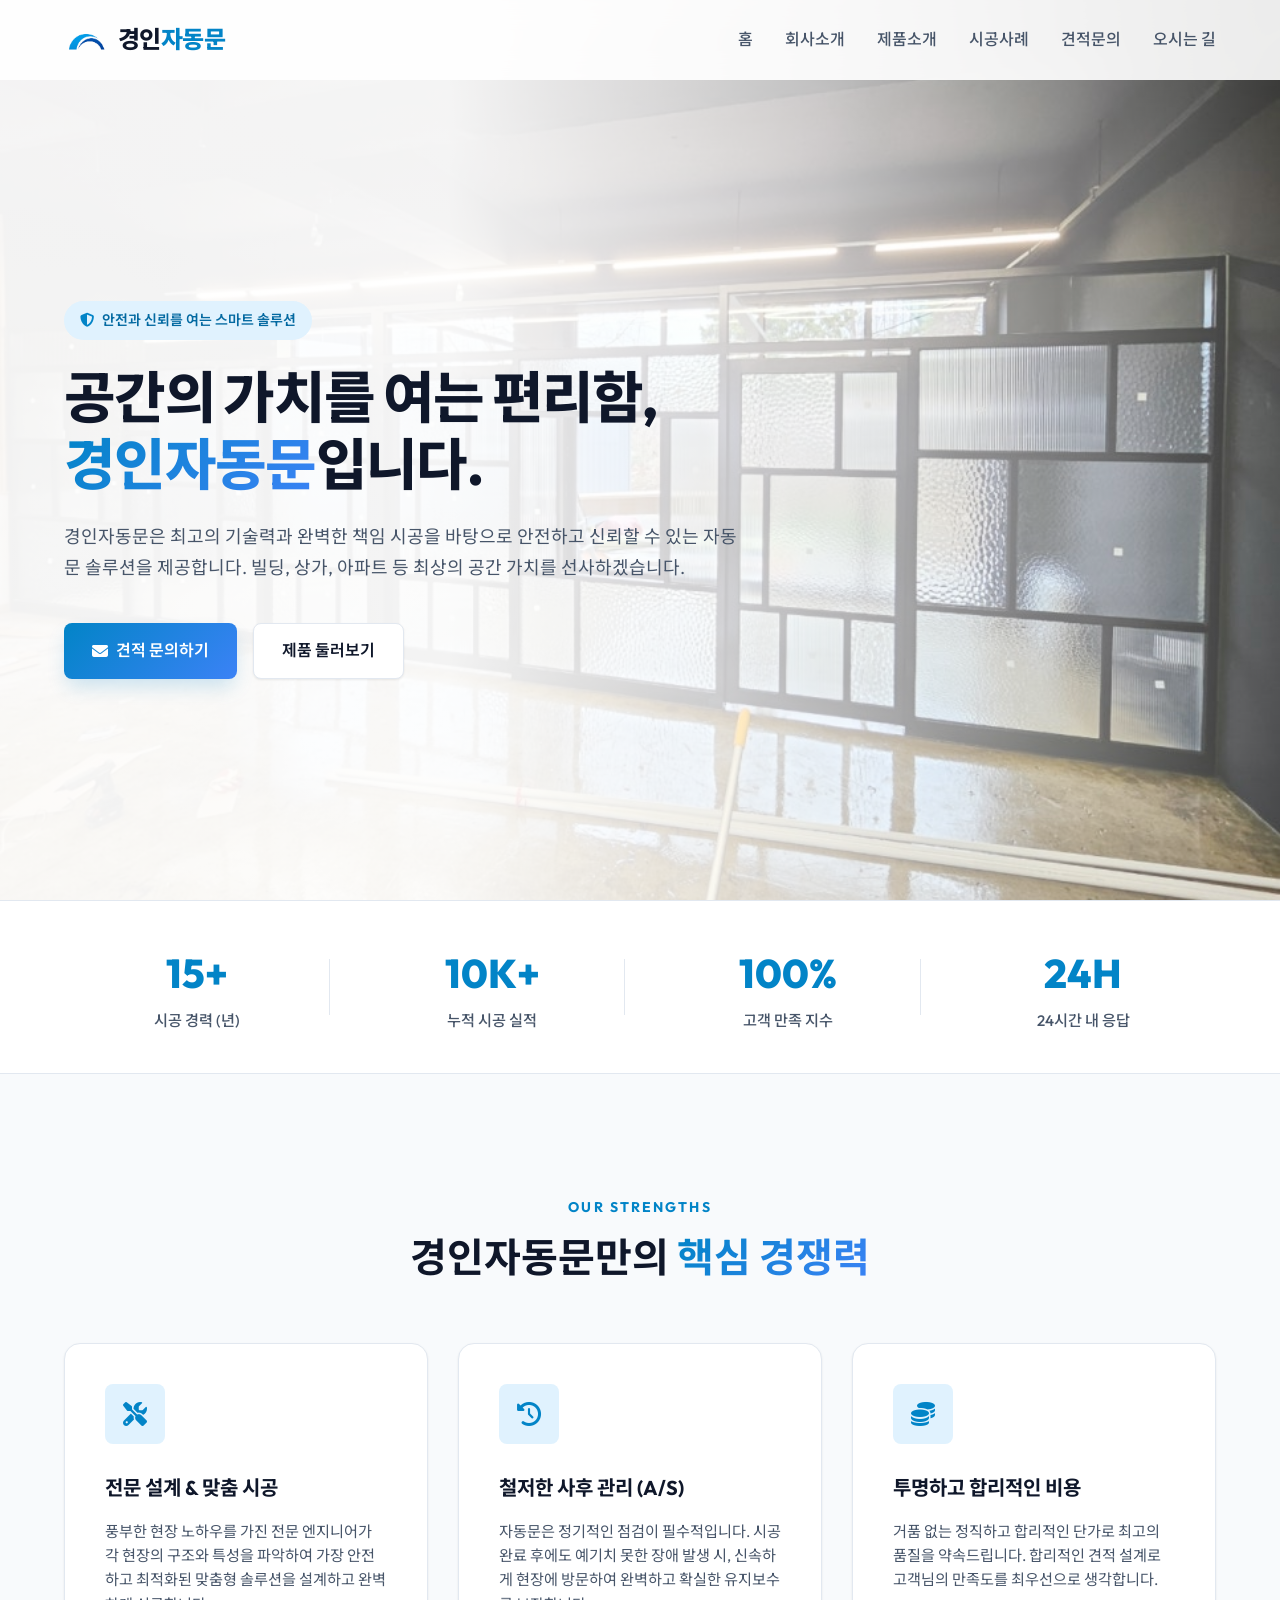
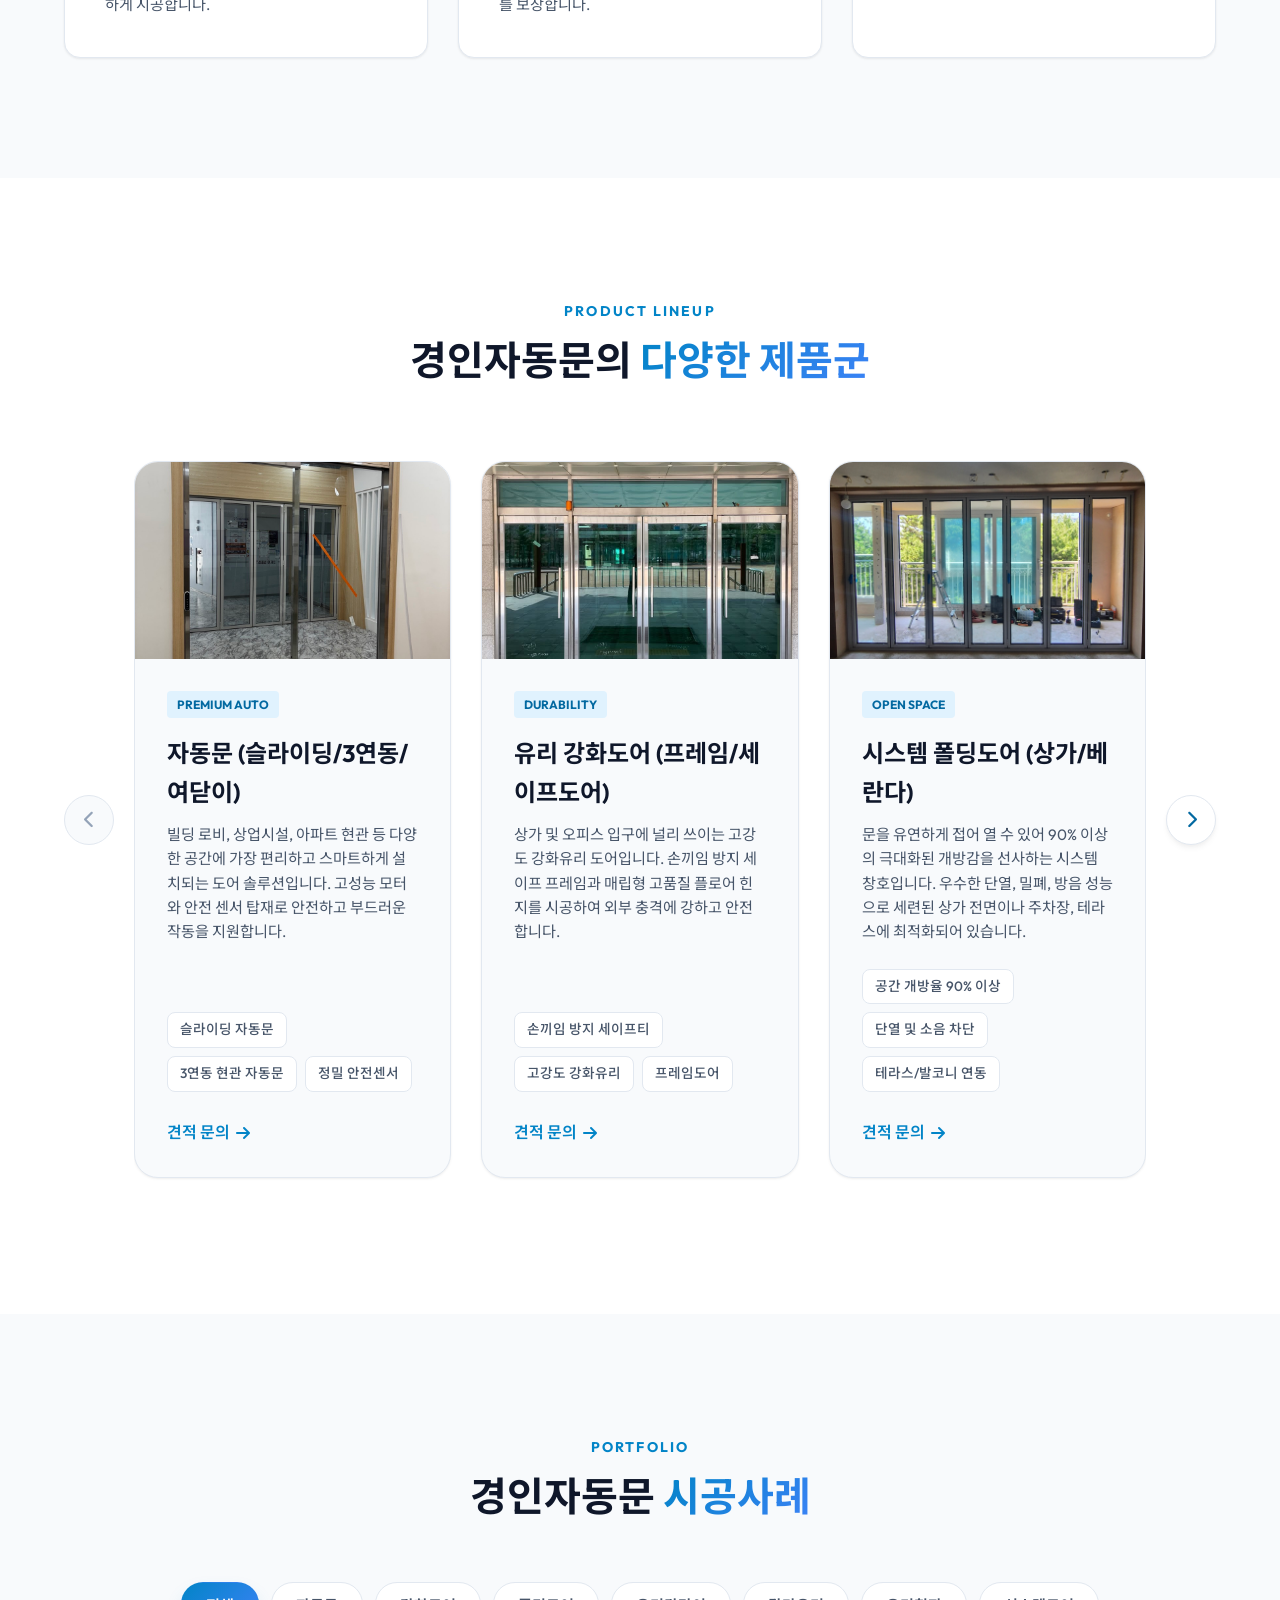
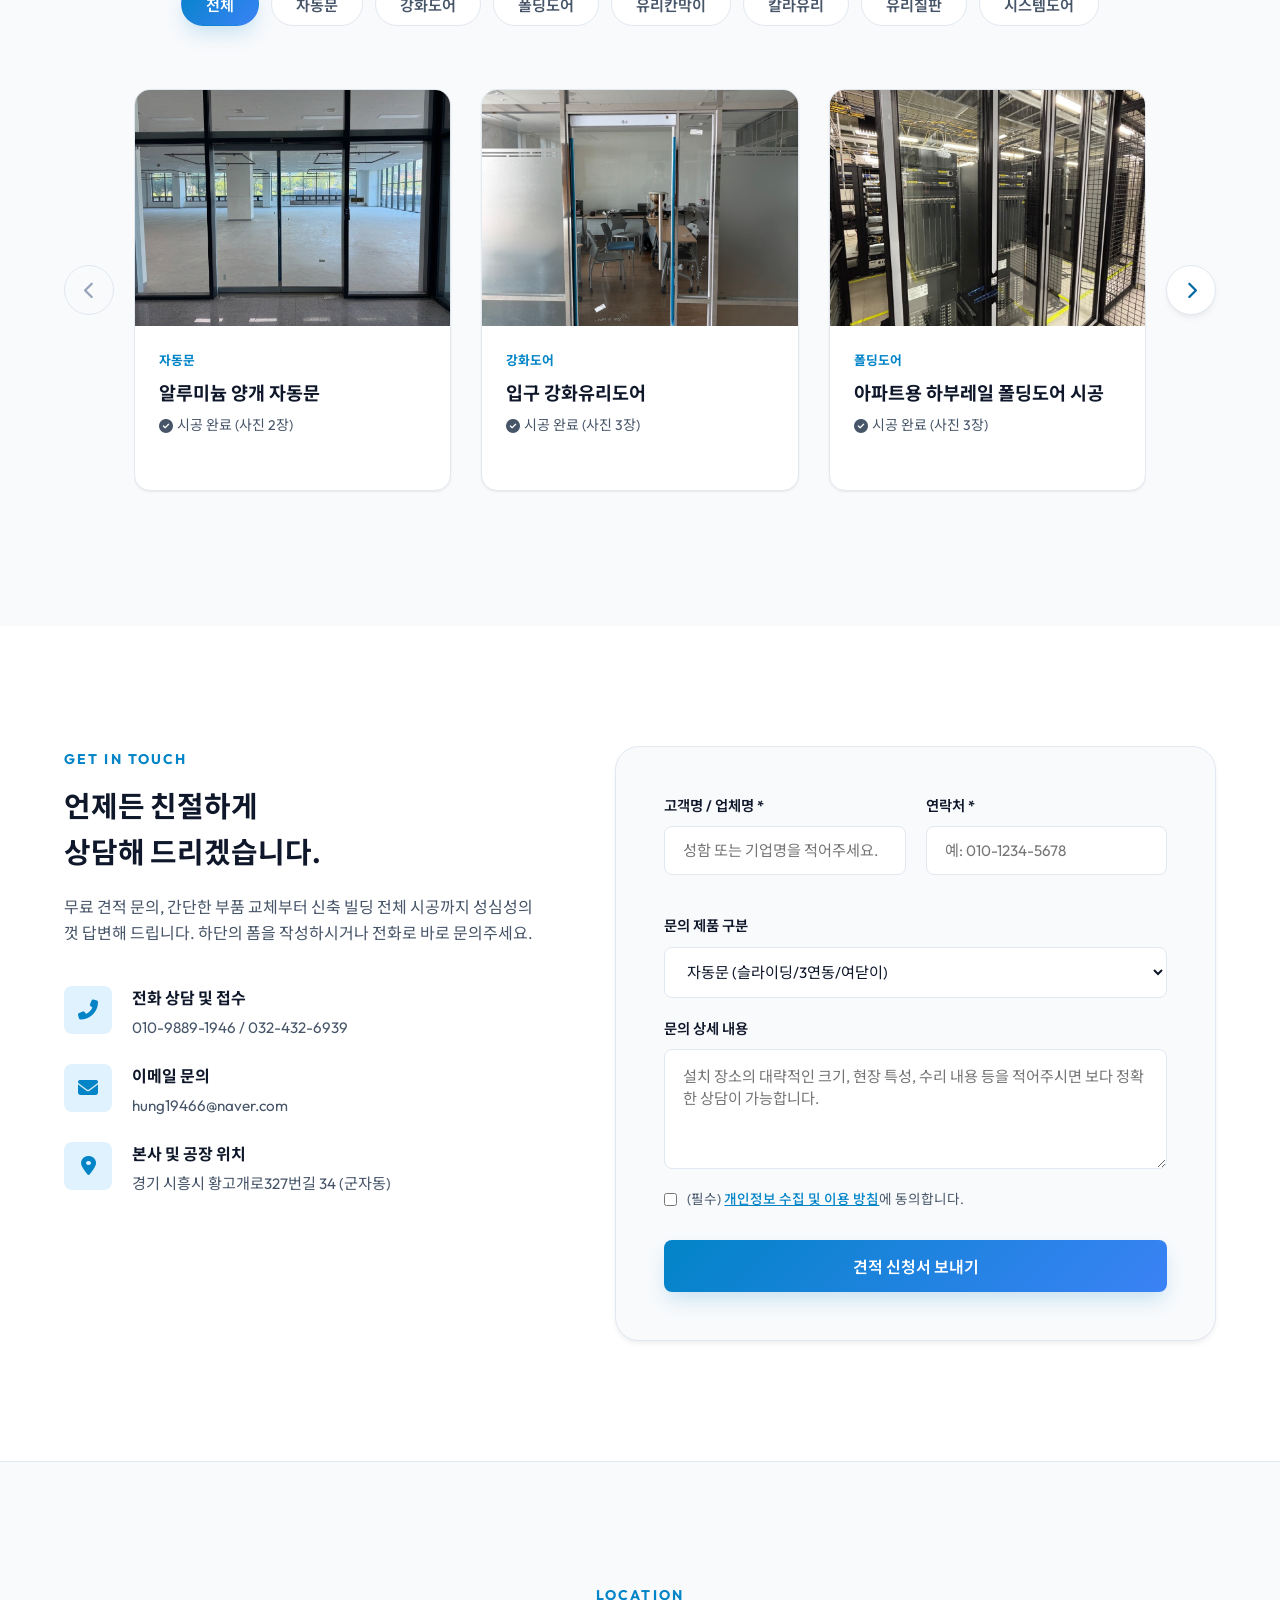
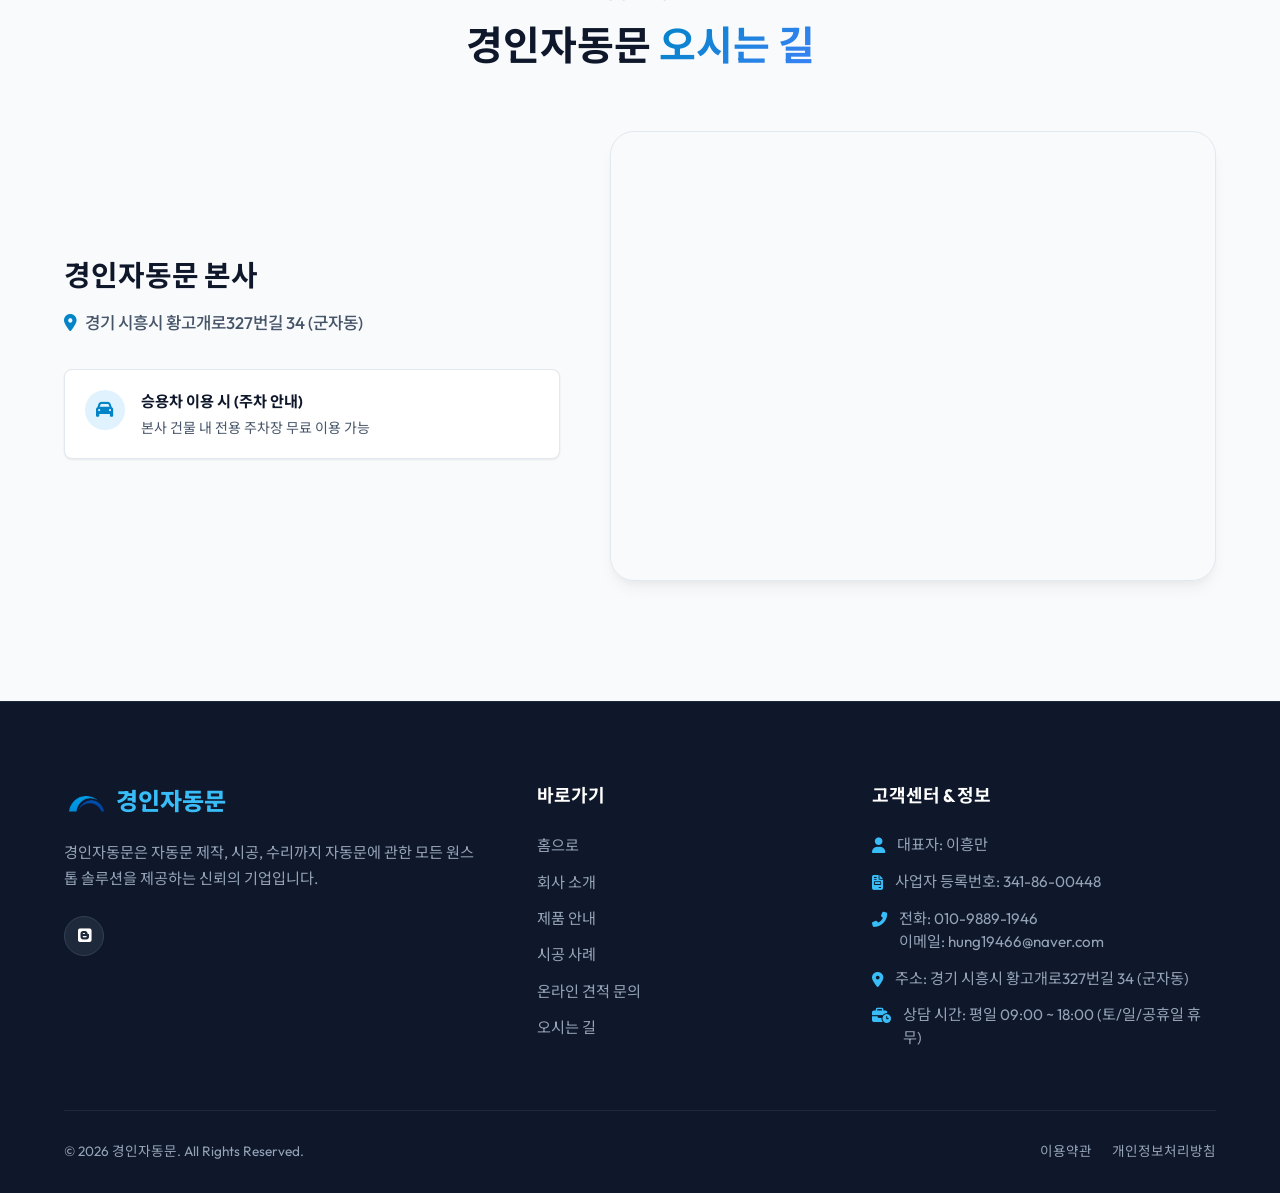
==== commit 03412551: "chore: update SEO domain URLs and meta tags" ====
--- a/index.html
+++ b/index.html
@@ -6,6 +6,30 @@
   <meta name="viewport" content="width=device-width, initial-scale=1.0">
   <title>경인자동문 - 프리미엄 자동문 시공 & 유지보수 전문</title>
   <meta name="description" content="경인자동문 - 최고의 기술력과 신뢰를 바탕으로 완벽한 자동문 설계, 시공, A/S 및 철저한 유지보수 서비스를 제공합니다. 무료 견적 문의 가능.">
+
+  <!-- ------------------------------------------------------------------------------------------------------------------------------ -->
+
+  <!-- Open Graph / SNS 공유용 메타 태그 -->
+  <meta property="og:type" content="website">
+  <meta property="og:url" content="https://kyeongindoor.com/">
+  <meta property="og:title" content="경인자동문 - 프리미엄 자동문 시공 & 유지보수 전문">
+  <meta property="og:description"
+    content="경인자동문 - 최고의 기술력과 신뢰를 바탕으로 완벽한 자동문 설계, 시공, A/S 및 철저한 유지보수 서비스를 제공합니다. 무료 견적 문의 가능.">
+  <meta property="og:image" content="https://kyeongindoor.com/images/hero-bg.jpg">
+
+  <!-- Twitter -->
+  <meta property="twitter:card" content="summary_large_image">
+  <meta property="twitter:url" content="https://kyeongindoor.com/">
+  <meta property="twitter:title" content="경인자동문 - 프리미엄 자동문 시공 & 유지보수 전문">
+  <meta property="twitter:description"
+    content="경인자동문 - 최고의 기술력과 신뢰를 바탕으로 완벽한 자동문 설계, 시공, A/S 및 철저한 유지보수 서비스를 제공합니다. 무료 견적 문의 가능.">
+  <meta property="twitter:image" content="https://kyeongindoor.com/images/hero-bg.jpg">
+
+  <!-- 검색 엔진 소유권 확인 태그 (발급받은 키를 content 부분에 붙여넣으세요) -->
+  <!-- <meta name="google-site-verification" content="구글에서 발급받은 코드 입력" /> -->
+  <!-- <meta name="naver-site-verification" content="네이버에서 발급받은 코드 입력" /> -->
+
+  <!-- ------------------------------------------------------------------------------------------------------------------------------ -->
 
   <!-- Favicon -->
   <link rel="icon" type="image/png" href="images/icon.png">
@@ -90,7 +114,7 @@
         </div>
         <div class="stat-item">
           <div class="stat-number">24H</div>
-          <div class="stat-label">A/S 신속 대응</div>
+          <div class="stat-label">24시간 내 응답</div>
         </div>
       </div>
     </div>
@@ -326,188 +350,192 @@
 
         <div class="portfolio-slider-container">
           <div class="portfolio-slider-track" id="portSliderTrack">
-        <!-- Item 1 -->
-        <div class="portfolio-item" data-category="autodoor" data-reveal>
-          <div class="portfolio-visual-wrapper">
-            <img src="images/autoDoorWorking/autoDoorWorking2.png" alt="알루미늄 양개 자동문">
-            <!-- 추가 상세 사진 (팝업 슬라이더용) -->
-            <img src="images/autoDoorWorking/autoDoorWorking1.jpg" alt="알루미늄 양개 자동문 2" style="display: none;">
-            <div class="portfolio-overlay">
-              <button class="portfolio-overlay-btn" aria-label="상세보기"><i class="fas fa-search"></i></button>
-            </div>
-          </div>
-          <div class="portfolio-details">
-            <div class="portfolio-cat">자동문</div>
-            <h3 class="portfolio-title">알루미늄 양개 자동문</h3>
-            <div class="portfolio-location">
-              <i class="fas fa-check-circle"></i> 시공 완료 (사진 2장)
-            </div>
-          </div>
-        </div>
-
-        <!-- Item 2 -->
-        <div class="portfolio-item" data-category="glassdoor" data-reveal>
-          <div class="portfolio-visual-wrapper">
-            <img src="images/temperedGlassWorking/temperedGlass1.jpg" alt="입구 세이프티 강화유리도어">
-            <!-- 추가 상세 사진 (팝업 슬라이더용) -->
-            <img src="images/temperedGlassWorking/temperedGlass2.jpg" alt="입구 세이프티 강화유리도어 2" style="display: none;">
-            <img src="images/temperedGlassWorking/temperedGlass3.jpg" alt="입구 세이프티 강화유리도어 3" style="display: none;">
-            <div class="portfolio-overlay">
-              <button class="portfolio-overlay-btn" aria-label="상세보기"><i class="fas fa-search"></i></button>
-            </div>
-          </div>
-          <div class="portfolio-details">
-            <div class="portfolio-cat">강화도어</div>
-            <h3 class="portfolio-title">입구 세이프티 강화유리도어</h3>
-            <div class="portfolio-location">
-              <i class="fas fa-check-circle"></i> 시공 완료 (사진 3장)
-            </div>
-          </div>
-        </div>
-
-        <!-- Item 3 -->
-        <div class="portfolio-item" data-category="folding" data-reveal>
-          <div class="portfolio-visual-wrapper">
-            <img src="images/foldingDoorWorking/foldingDoorWorking2.jpg" alt="아파트용 하부레일 폴딩도어 시공">
-            <!-- 추가 상세 사진 (팝업 슬라이더용) -->
-            <img src="images/foldingDoorWorking/foldingDoorWorking1.jpg" alt="아파트용 하부레일 폴딩도어 시공 2"
-              style="display: none;">
-            <img src="images/foldingDoorWorking/foldingDoorWorking3.jpg" alt="아파트용 하부레일 폴딩도어 시공 3"
-              style="display: none;">
-            <img src="images/foldingDoorWorking/foldingDoorWorking4.png" alt="아파트용 하부레일 폴딩도어 시공 4"
-              style="display: none;">
-            <div class="portfolio-overlay">
-              <button class="portfolio-overlay-btn" aria-label="상세보기"><i class="fas fa-search"></i></button>
-            </div>
-          </div>
-          <div class="portfolio-details">
-            <div class="portfolio-cat">폴딩도어</div>
-            <h3 class="portfolio-title">아파트용 하부레일 폴딩도어 시공</h3>
-            <div class="portfolio-location">
-              <i class="fas fa-check-circle"></i> 시공 완료 (사진 3장)
-            </div>
-          </div>
-        </div>
-
-        <!-- Item 4 -->
-        <div class="portfolio-item" data-category="partition" data-reveal>
-          <div class="portfolio-visual-wrapper">
-            <img src="images/partitionWorking/partitonWorking1.png" alt="프레임 유리칸막이">
-            <!-- 추가 상세 사진 (팝업 슬라이더용) -->
-            <img src="images/partitionWorking/partitonWorking2.png" alt="프레임 유리칸막이 2" style="display: none;">
-            <div class="portfolio-overlay">
-              <button class="portfolio-overlay-btn" aria-label="상세보기"><i class="fas fa-search"></i></button>
-            </div>
-          </div>
-          <div class="portfolio-details">
-            <div class="portfolio-cat">유리칸막이</div>
-            <h3 class="portfolio-title">프레임 유리칸막이 시공</h3>
-            <div class="portfolio-location">
-              <i class="fas fa-check-circle"></i> 시공 완료 (사진 2장)
-            </div>
-          </div>
-        </div>
-
-        <!-- Item 5 -->
-        <div class="portfolio-item" data-category="autodoor" data-reveal>
-          <div class="portfolio-visual-wrapper">
-            <img src="images/autoDoorWorking2/autoDoorWorking1.jpg" alt="슬라이딩 자동문(미닫이식 자동문)">
-            <!-- 추가 상세 사진 (팝업 슬라이더용) -->
-            <img src="images/autoDoorWorking2/autoDoorWorking2.jpg" alt="슬라이딩 자동문(미닫이식 자동문) 2" style="display: none;">
-            <img src="images/autoDoorWorking2/autoDoorWorking3.jpg" alt="슬라이딩 자동문(미닫이식 자동문) 3" style="display: none;">
-            <img src="images/autoDoorWorking2/autoDoorWorking4.jpg" alt="슬라이딩 자동문(미닫이식 자동문) 4" style="display: none;">
-            <div class="portfolio-overlay">
-              <button class="portfolio-overlay-btn" aria-label="상세보기"><i class="fas fa-search"></i></button>
-            </div>
-          </div>
-          <div class="portfolio-details">
-            <div class="portfolio-cat">자동문</div>
-            <h3 class="portfolio-title">슬라이딩 자동문(미닫이식 자동문)</h3>
-            <div class="portfolio-location">
-              <i class="fas fa-check-circle"></i> 시공 완료 (사진 4장)
-            </div>
-          </div>
-        </div>
-
-        <!-- Item 6 -->
-        <div class="portfolio-item" data-category="folding" data-reveal>
-          <div class="portfolio-visual-wrapper">
-            <img src="images/foldingDoorWorking2/fdDoorWorking1.png" alt="고강도 알루미늄 폴딩도어 시공">
-            <!-- 추가 상세 사진 (팝업 슬라이더용) -->
-            <img src="images/foldingDoorWorking2/fdDoorWorking2.png" alt="고강도 알루미늄 폴딩도어 시공 2" style="display: none;">
-            <div class="portfolio-overlay">
-              <button class="portfolio-overlay-btn" aria-label="상세보기"><i class="fas fa-search"></i></button>
-            </div>
-          </div>
-          <div class="portfolio-details">
-            <div class="portfolio-cat">폴딩도어</div>
-            <h3 class="portfolio-title">고강도 알루미늄 폴딩도어 시공</h3>
-            <div class="portfolio-location">
-              <i class="fas fa-check-circle"></i> 시공 완료 (사진 2장)
-            </div>
-          </div>
-        </div>
-
-        <!-- Item 7 -->
-        <div class="portfolio-item" data-category="colorglass" data-reveal>
-          <div class="portfolio-visual-wrapper">
-            <img src="images/colorGlassWorking/colorGlassWorking1.jpg" alt="인테리어 칼라유리">
-            <!-- 추가 상세 사진 (팝업 슬라이더용) -->
-            <img src="images/colorGlassWorking/colorGlassWorking2.png" alt="인테리어 칼라유리 2" style="display: none;">
-            <img src="images/colorGlassWorking/colorGlassWorking3.jpg" alt="인테리어 칼라유리 3" style="display: none;">
-            <div class="portfolio-overlay">
-              <button class="portfolio-overlay-btn" aria-label="상세보기"><i class="fas fa-search"></i></button>
-            </div>
-          </div>
-          <div class="portfolio-details">
-            <div class="portfolio-cat">칼라유리</div>
-            <h3 class="portfolio-title">인테리어 칼라유리 시공</h3>
-            <div class="portfolio-location">
-              <i class="fas fa-check-circle"></i> 시공 완료 (사진 3장)
-            </div>
-          </div>
-        </div>
-
-        <!-- Item 8 -->
-        <div class="portfolio-item" data-category="glassboard" data-reveal>
-          <div class="portfolio-visual-wrapper">
-            <img src="images/glassBoardWorking/glassBoardWorking1.jpg" alt="초등학교 자석형 무반사 유리칠판 시공">
-            <!-- 추가 상세 사진 (팝업 슬라이더용) -->
-            <img src="images/glassBoardWorking/glassBoardWorking2.jpg" alt="초등학교 자석형 무반사 유리칠판 시공 2"
-              style="display: none;">
-            <div class="portfolio-overlay">
-              <button class="portfolio-overlay-btn" aria-label="상세보기"><i class="fas fa-search"></i></button>
-            </div>
-          </div>
-          <div class="portfolio-details">
-            <div class="portfolio-cat">유리칠판</div>
-            <h3 class="portfolio-title">초등학교 자석형 무반사 유리칠판 시공</h3>
-            <div class="portfolio-location">
-              <i class="fas fa-check-circle"></i> 시공 완료 (사진 2장)
-            </div>
-          </div>
-        </div>
-
-        <!-- Item 9 -->
-        <div class="portfolio-item" data-category="systemdoor" data-reveal>
-          <div class="portfolio-visual-wrapper">
-            <img src="images/systemDoorWorking/systemDoor1.jpg" alt="프리미엄 시스템도어 시공 1">
-            <!-- 추가 상세 사진 (팝업 슬라이더용) -->
-            <img src="images/systemDoorWorking/systemDoor2.jpg" alt="프리미엄 시스템도어 시공 2" style="display: none;">
-            <img src="images/systemDoorWorking/systemDoor3.jpg" alt="프리미엄 시스템도어 시공 3" style="display: none;">
-            <img src="images/systemDoorWorking/systemDoor4.jpg" alt="프리미엄 시스템도어 시공 4" style="display: none;">
-            <div class="portfolio-overlay">
-              <button class="portfolio-overlay-btn" aria-label="상세보기"><i class="fas fa-search"></i></button>
-            </div>
-          </div>
-          <div class="portfolio-details">
-            <div class="portfolio-cat">시스템도어</div>
-            <h3 class="portfolio-title">프리미엄 단열/방음 시스템도어 시공</h3>
-            <div class="portfolio-location">
-              <i class="fas fa-check-circle"></i> 시공 완료 (사진 4장)
-            </div>
-          </div>
-        </div>
+            <!-- Item 1 -->
+            <div class="portfolio-item" data-category="autodoor" data-reveal>
+              <div class="portfolio-visual-wrapper">
+                <img src="images/autoDoorWorking/autoDoorWorking2.png" alt="알루미늄 양개 자동문">
+                <!-- 추가 상세 사진 (팝업 슬라이더용) -->
+                <img src="images/autoDoorWorking/autoDoorWorking1.jpg" alt="알루미늄 양개 자동문 2" style="display: none;">
+                <div class="portfolio-overlay">
+                  <button class="portfolio-overlay-btn" aria-label="상세보기"><i class="fas fa-search"></i></button>
+                </div>
+              </div>
+              <div class="portfolio-details">
+                <div class="portfolio-cat">자동문</div>
+                <h3 class="portfolio-title">알루미늄 양개 자동문</h3>
+                <div class="portfolio-location">
+                  <i class="fas fa-check-circle"></i> 시공 완료 (사진 2장)
+                </div>
+              </div>
+            </div>
+
+            <!-- Item 2 -->
+            <div class="portfolio-item" data-category="glassdoor" data-reveal>
+              <div class="portfolio-visual-wrapper">
+                <img src="images/temperedGlassWorking/temperedGlass1.jpg" alt="입구 강화유리도어">
+                <!-- 추가 상세 사진 (팝업 슬라이더용) -->
+                <img src="images/temperedGlassWorking/temperedGlass2.jpg" alt="입구 강화유리도어 2" style="display: none;">
+                <img src="images/temperedGlassWorking/temperedGlass3.jpg" alt="입구 강화유리도어 3" style="display: none;">
+                <div class="portfolio-overlay">
+                  <button class="portfolio-overlay-btn" aria-label="상세보기"><i class="fas fa-search"></i></button>
+                </div>
+              </div>
+              <div class="portfolio-details">
+                <div class="portfolio-cat">강화도어</div>
+                <h3 class="portfolio-title">입구 강화유리도어</h3>
+                <div class="portfolio-location">
+                  <i class="fas fa-check-circle"></i> 시공 완료 (사진 3장)
+                </div>
+              </div>
+            </div>
+
+            <!-- Item 3 -->
+            <div class="portfolio-item" data-category="folding" data-reveal>
+              <div class="portfolio-visual-wrapper">
+                <img src="images/foldingDoorWorking/foldingDoorWorking2.jpg" alt="아파트용 하부레일 폴딩도어 시공">
+                <!-- 추가 상세 사진 (팝업 슬라이더용) -->
+                <img src="images/foldingDoorWorking/foldingDoorWorking1.jpg" alt="아파트용 하부레일 폴딩도어 시공 2"
+                  style="display: none;">
+                <img src="images/foldingDoorWorking/foldingDoorWorking3.jpg" alt="아파트용 하부레일 폴딩도어 시공 3"
+                  style="display: none;">
+                <img src="images/foldingDoorWorking/foldingDoorWorking4.png" alt="아파트용 하부레일 폴딩도어 시공 4"
+                  style="display: none;">
+                <div class="portfolio-overlay">
+                  <button class="portfolio-overlay-btn" aria-label="상세보기"><i class="fas fa-search"></i></button>
+                </div>
+              </div>
+              <div class="portfolio-details">
+                <div class="portfolio-cat">폴딩도어</div>
+                <h3 class="portfolio-title">아파트용 하부레일 폴딩도어 시공</h3>
+                <div class="portfolio-location">
+                  <i class="fas fa-check-circle"></i> 시공 완료 (사진 3장)
+                </div>
+              </div>
+            </div>
+
+            <!-- Item 4 -->
+            <div class="portfolio-item" data-category="partition" data-reveal>
+              <div class="portfolio-visual-wrapper">
+                <img src="images/partitionWorking/partitonWorking1.png" alt="프레임 유리칸막이">
+                <!-- 추가 상세 사진 (팝업 슬라이더용) -->
+                <img src="images/partitionWorking/partitonWorking2.png" alt="프레임 유리칸막이 2" style="display: none;">
+                <div class="portfolio-overlay">
+                  <button class="portfolio-overlay-btn" aria-label="상세보기"><i class="fas fa-search"></i></button>
+                </div>
+              </div>
+              <div class="portfolio-details">
+                <div class="portfolio-cat">유리칸막이</div>
+                <h3 class="portfolio-title">프레임 유리칸막이 시공</h3>
+                <div class="portfolio-location">
+                  <i class="fas fa-check-circle"></i> 시공 완료 (사진 2장)
+                </div>
+              </div>
+            </div>
+
+            <!-- Item 5 -->
+            <div class="portfolio-item" data-category="autodoor" data-reveal>
+              <div class="portfolio-visual-wrapper">
+                <img src="images/autoDoorWorking2/autoDoorWorking1.jpg" alt="슬라이딩 자동문(미닫이식 자동문)">
+                <!-- 추가 상세 사진 (팝업 슬라이더용) -->
+                <img src="images/autoDoorWorking2/autoDoorWorking2.jpg" alt="슬라이딩 자동문(미닫이식 자동문) 2"
+                  style="display: none;">
+                <img src="images/autoDoorWorking2/autoDoorWorking3.jpg" alt="슬라이딩 자동문(미닫이식 자동문) 3"
+                  style="display: none;">
+                <img src="images/autoDoorWorking2/autoDoorWorking4.jpg" alt="슬라이딩 자동문(미닫이식 자동문) 4"
+                  style="display: none;">
+                <div class="portfolio-overlay">
+                  <button class="portfolio-overlay-btn" aria-label="상세보기"><i class="fas fa-search"></i></button>
+                </div>
+              </div>
+              <div class="portfolio-details">
+                <div class="portfolio-cat">자동문</div>
+                <h3 class="portfolio-title">슬라이딩 자동문(미닫이식 자동문)</h3>
+                <div class="portfolio-location">
+                  <i class="fas fa-check-circle"></i> 시공 완료 (사진 4장)
+                </div>
+              </div>
+            </div>
+
+            <!-- Item 6 -->
+            <div class="portfolio-item" data-category="folding" data-reveal>
+              <div class="portfolio-visual-wrapper">
+                <img src="images/foldingDoorWorking2/fdDoorWorking1.png" alt="고강도 알루미늄 폴딩도어 시공">
+                <!-- 추가 상세 사진 (팝업 슬라이더용) -->
+                <img src="images/foldingDoorWorking2/fdDoorWorking2.png" alt="고강도 알루미늄 폴딩도어 시공 2"
+                  style="display: none;">
+                <div class="portfolio-overlay">
+                  <button class="portfolio-overlay-btn" aria-label="상세보기"><i class="fas fa-search"></i></button>
+                </div>
+              </div>
+              <div class="portfolio-details">
+                <div class="portfolio-cat">폴딩도어</div>
+                <h3 class="portfolio-title">고강도 알루미늄 폴딩도어 시공</h3>
+                <div class="portfolio-location">
+                  <i class="fas fa-check-circle"></i> 시공 완료 (사진 2장)
+                </div>
+              </div>
+            </div>
+
+            <!-- Item 7 -->
+            <div class="portfolio-item" data-category="colorglass" data-reveal>
+              <div class="portfolio-visual-wrapper">
+                <img src="images/colorGlassWorking/colorGlassWorking1.jpg" alt="인테리어 칼라유리">
+                <!-- 추가 상세 사진 (팝업 슬라이더용) -->
+                <img src="images/colorGlassWorking/colorGlassWorking2.png" alt="인테리어 칼라유리 2" style="display: none;">
+                <img src="images/colorGlassWorking/colorGlassWorking3.jpg" alt="인테리어 칼라유리 3" style="display: none;">
+                <div class="portfolio-overlay">
+                  <button class="portfolio-overlay-btn" aria-label="상세보기"><i class="fas fa-search"></i></button>
+                </div>
+              </div>
+              <div class="portfolio-details">
+                <div class="portfolio-cat">칼라유리</div>
+                <h3 class="portfolio-title">인테리어 칼라유리 시공</h3>
+                <div class="portfolio-location">
+                  <i class="fas fa-check-circle"></i> 시공 완료 (사진 3장)
+                </div>
+              </div>
+            </div>
+
+            <!-- Item 8 -->
+            <div class="portfolio-item" data-category="glassboard" data-reveal>
+              <div class="portfolio-visual-wrapper">
+                <img src="images/glassBoardWorking/glassBoardWorking1.jpg" alt="초등학교 자석형 무반사 유리칠판 시공">
+                <!-- 추가 상세 사진 (팝업 슬라이더용) -->
+                <img src="images/glassBoardWorking/glassBoardWorking2.jpg" alt="초등학교 자석형 무반사 유리칠판 시공 2"
+                  style="display: none;">
+                <div class="portfolio-overlay">
+                  <button class="portfolio-overlay-btn" aria-label="상세보기"><i class="fas fa-search"></i></button>
+                </div>
+              </div>
+              <div class="portfolio-details">
+                <div class="portfolio-cat">유리칠판</div>
+                <h3 class="portfolio-title">초등학교 자석형 무반사 유리칠판 시공</h3>
+                <div class="portfolio-location">
+                  <i class="fas fa-check-circle"></i> 시공 완료 (사진 2장)
+                </div>
+              </div>
+            </div>
+
+            <!-- Item 9 -->
+            <div class="portfolio-item" data-category="systemdoor" data-reveal>
+              <div class="portfolio-visual-wrapper">
+                <img src="images/systemDoorWorking/systemDoor1.jpg" alt="프리미엄 시스템도어 시공 1">
+                <!-- 추가 상세 사진 (팝업 슬라이더용) -->
+                <img src="images/systemDoorWorking/systemDoor2.jpg" alt="프리미엄 시스템도어 시공 2" style="display: none;">
+                <img src="images/systemDoorWorking/systemDoor3.jpg" alt="프리미엄 시스템도어 시공 3" style="display: none;">
+                <img src="images/systemDoorWorking/systemDoor4.jpg" alt="프리미엄 시스템도어 시공 4" style="display: none;">
+                <div class="portfolio-overlay">
+                  <button class="portfolio-overlay-btn" aria-label="상세보기"><i class="fas fa-search"></i></button>
+                </div>
+              </div>
+              <div class="portfolio-details">
+                <div class="portfolio-cat">시스템도어</div>
+                <h3 class="portfolio-title">프리미엄 단열/방음 시스템도어 시공</h3>
+                <div class="portfolio-location">
+                  <i class="fas fa-check-circle"></i> 시공 완료 (사진 4장)
+                </div>
+              </div>
+            </div>
           </div>
         </div>
 
@@ -626,21 +654,6 @@
           </p>
 
           <div class="location-details">
-            <div class="location-detail-card">
-              <div class="detail-icon"><i class="fas fa-subway"></i></div>
-              <div class="detail-text">
-                <h4>지하철 이용 시</h4>
-                <p>부평역 또는 부평시장역 하차 후 도보 또는 버스 환승</p>
-              </div>
-            </div>
-
-            <div class="location-detail-card">
-              <div class="detail-icon"><i class="fas fa-bus"></i></div>
-              <div class="detail-text">
-                <h4>버스 이용 시</h4>
-                <p>경인자동문 앞 정류장 하차 (간선/지선 버스 다수 운행)</p>
-              </div>
-            </div>
 
             <div class="location-detail-card">
               <div class="detail-icon"><i class="fas fa-car"></i></div>
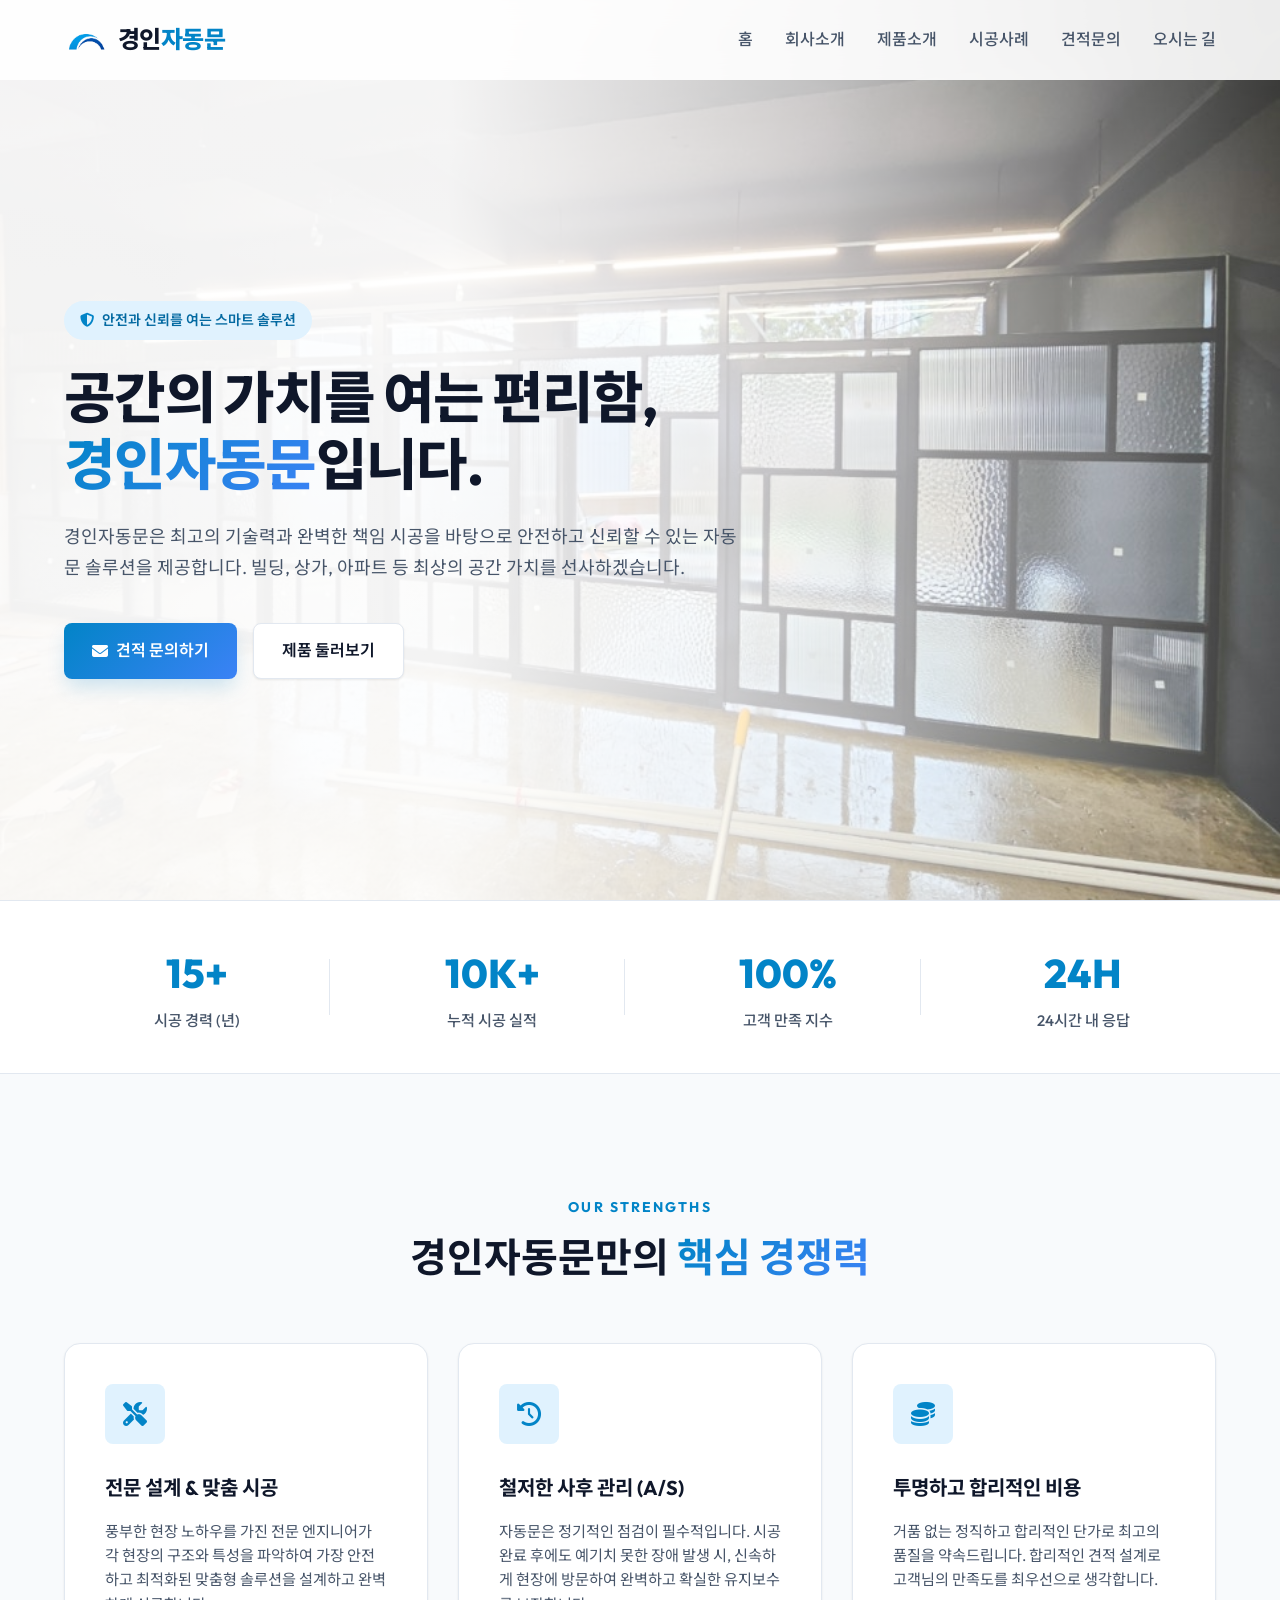
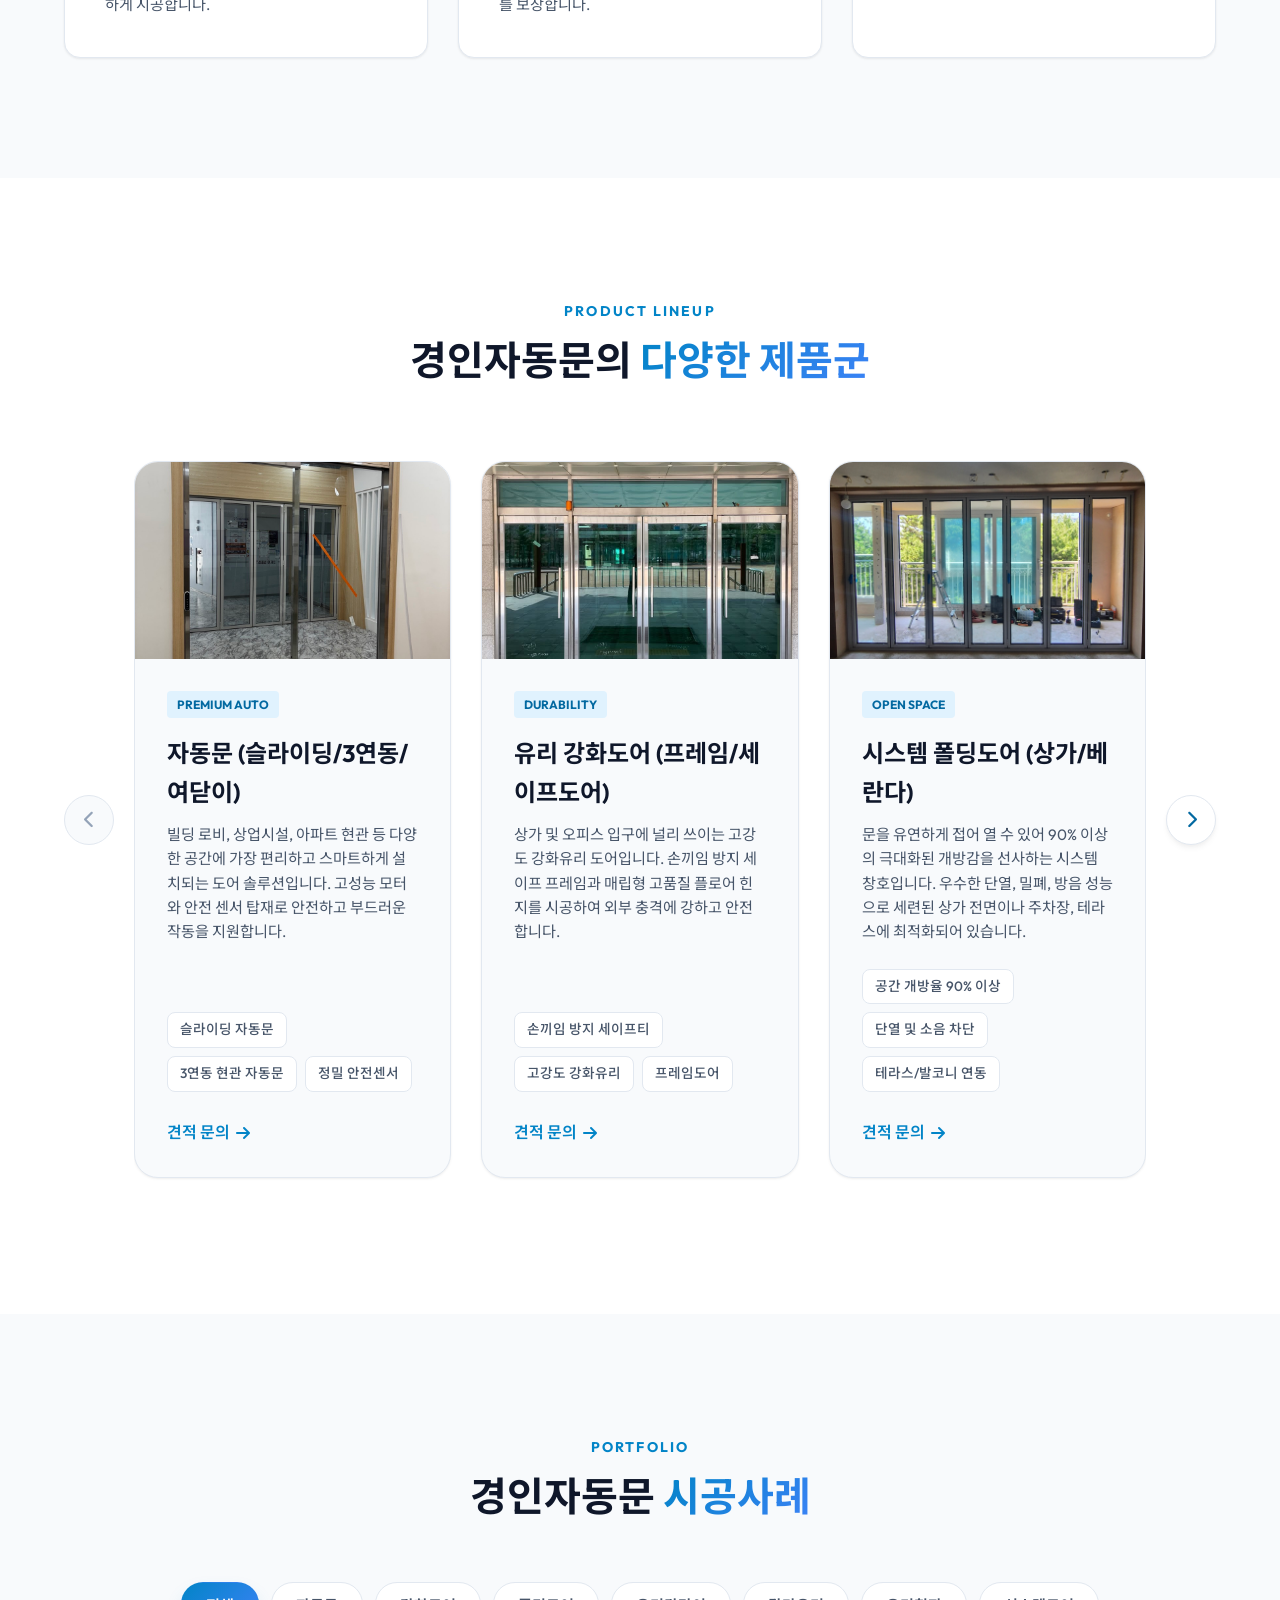
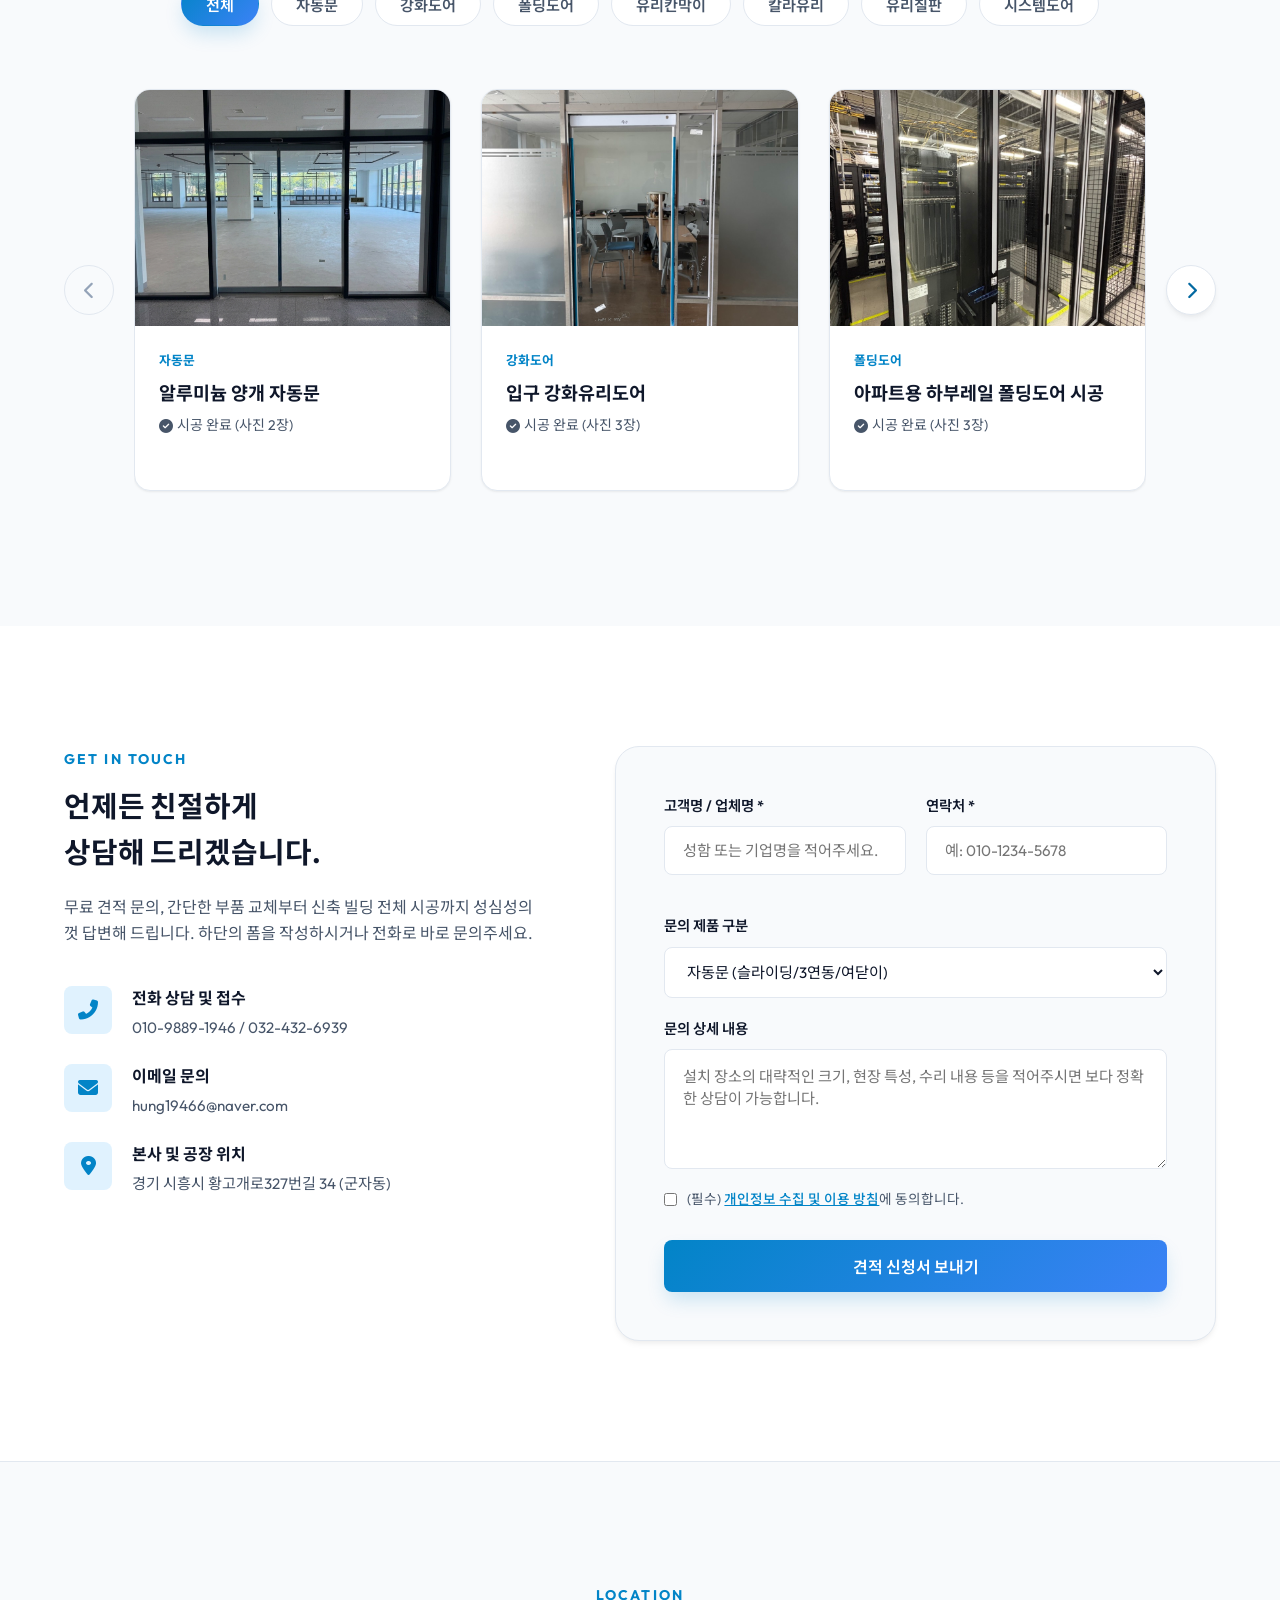
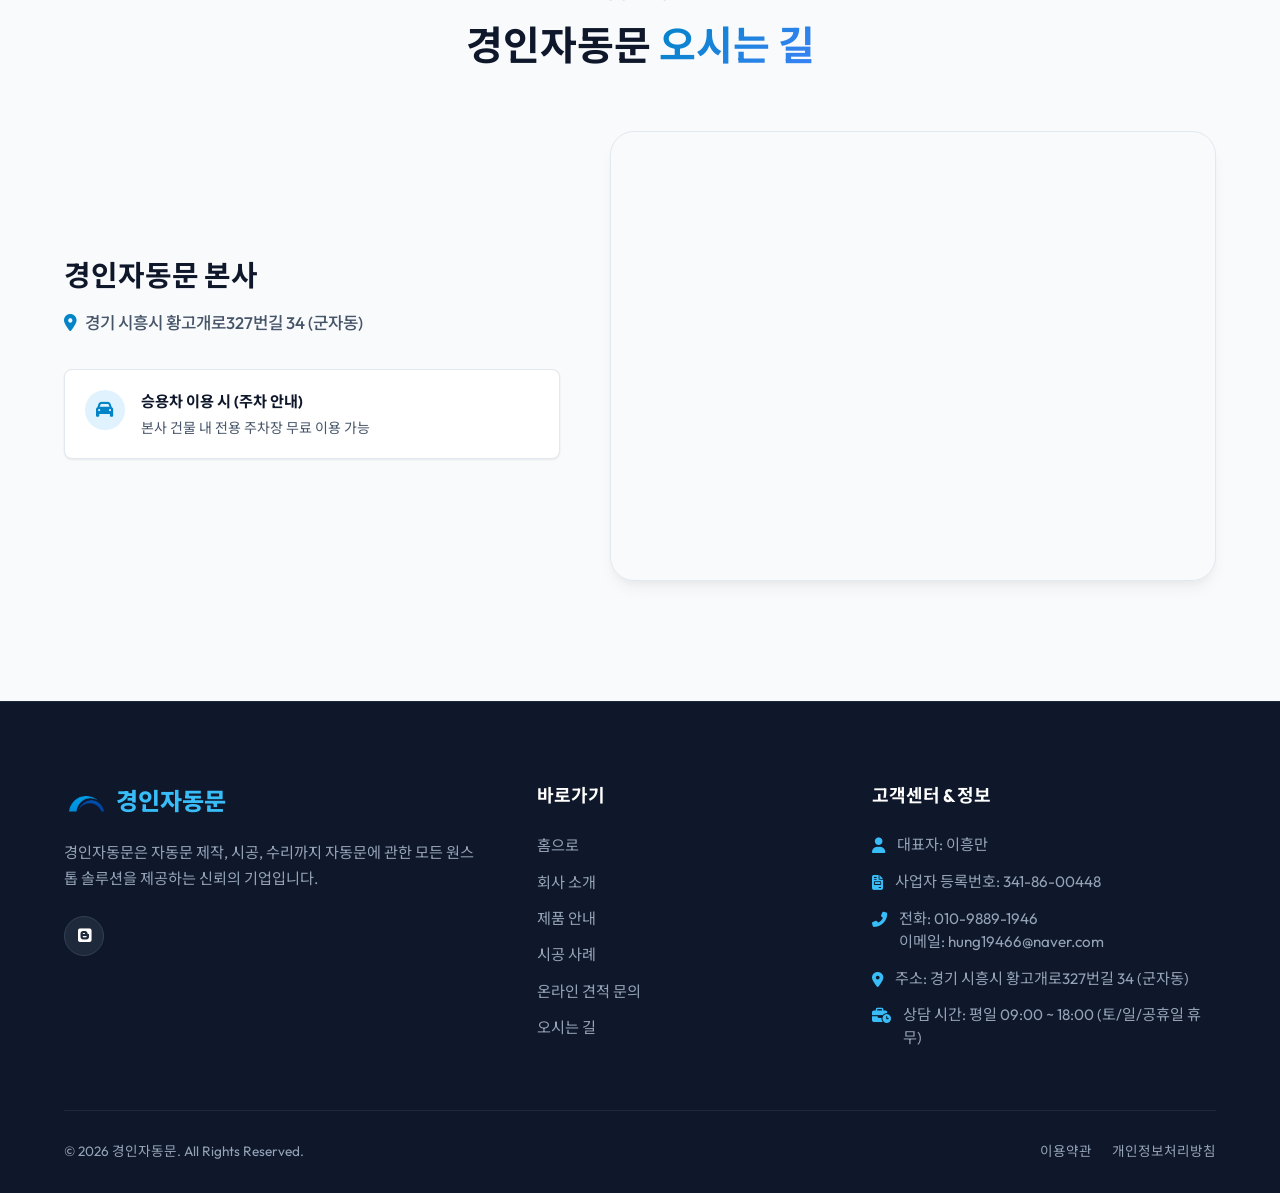
==== commit ab393ecb: "chore: update social share image" ====
--- a/index.html
+++ b/index.html
@@ -15,7 +15,7 @@
   <meta property="og:title" content="경인자동문 - 프리미엄 자동문 시공 & 유지보수 전문">
   <meta property="og:description"
     content="경인자동문 - 최고의 기술력과 신뢰를 바탕으로 완벽한 자동문 설계, 시공, A/S 및 철저한 유지보수 서비스를 제공합니다. 무료 견적 문의 가능.">
-  <meta property="og:image" content="https://kyeongindoor.com/images/hero-bg.jpg">
+  <meta property="og:image" content="https://kyeongindoor.com/images/kyeonginDoorCard.png">
 
   <!-- Twitter -->
   <meta property="twitter:card" content="summary_large_image">
@@ -23,7 +23,7 @@
   <meta property="twitter:title" content="경인자동문 - 프리미엄 자동문 시공 & 유지보수 전문">
   <meta property="twitter:description"
     content="경인자동문 - 최고의 기술력과 신뢰를 바탕으로 완벽한 자동문 설계, 시공, A/S 및 철저한 유지보수 서비스를 제공합니다. 무료 견적 문의 가능.">
-  <meta property="twitter:image" content="https://kyeongindoor.com/images/hero-bg.jpg">
+  <meta property="twitter:image" content="https://kyeongindoor.com/images/kyeonginDoorCard.png">
 
   <!-- 검색 엔진 소유권 확인 태그 (발급받은 키를 content 부분에 붙여넣으세요) -->
   <!-- <meta name="google-site-verification" content="구글에서 발급받은 코드 입력" /> -->
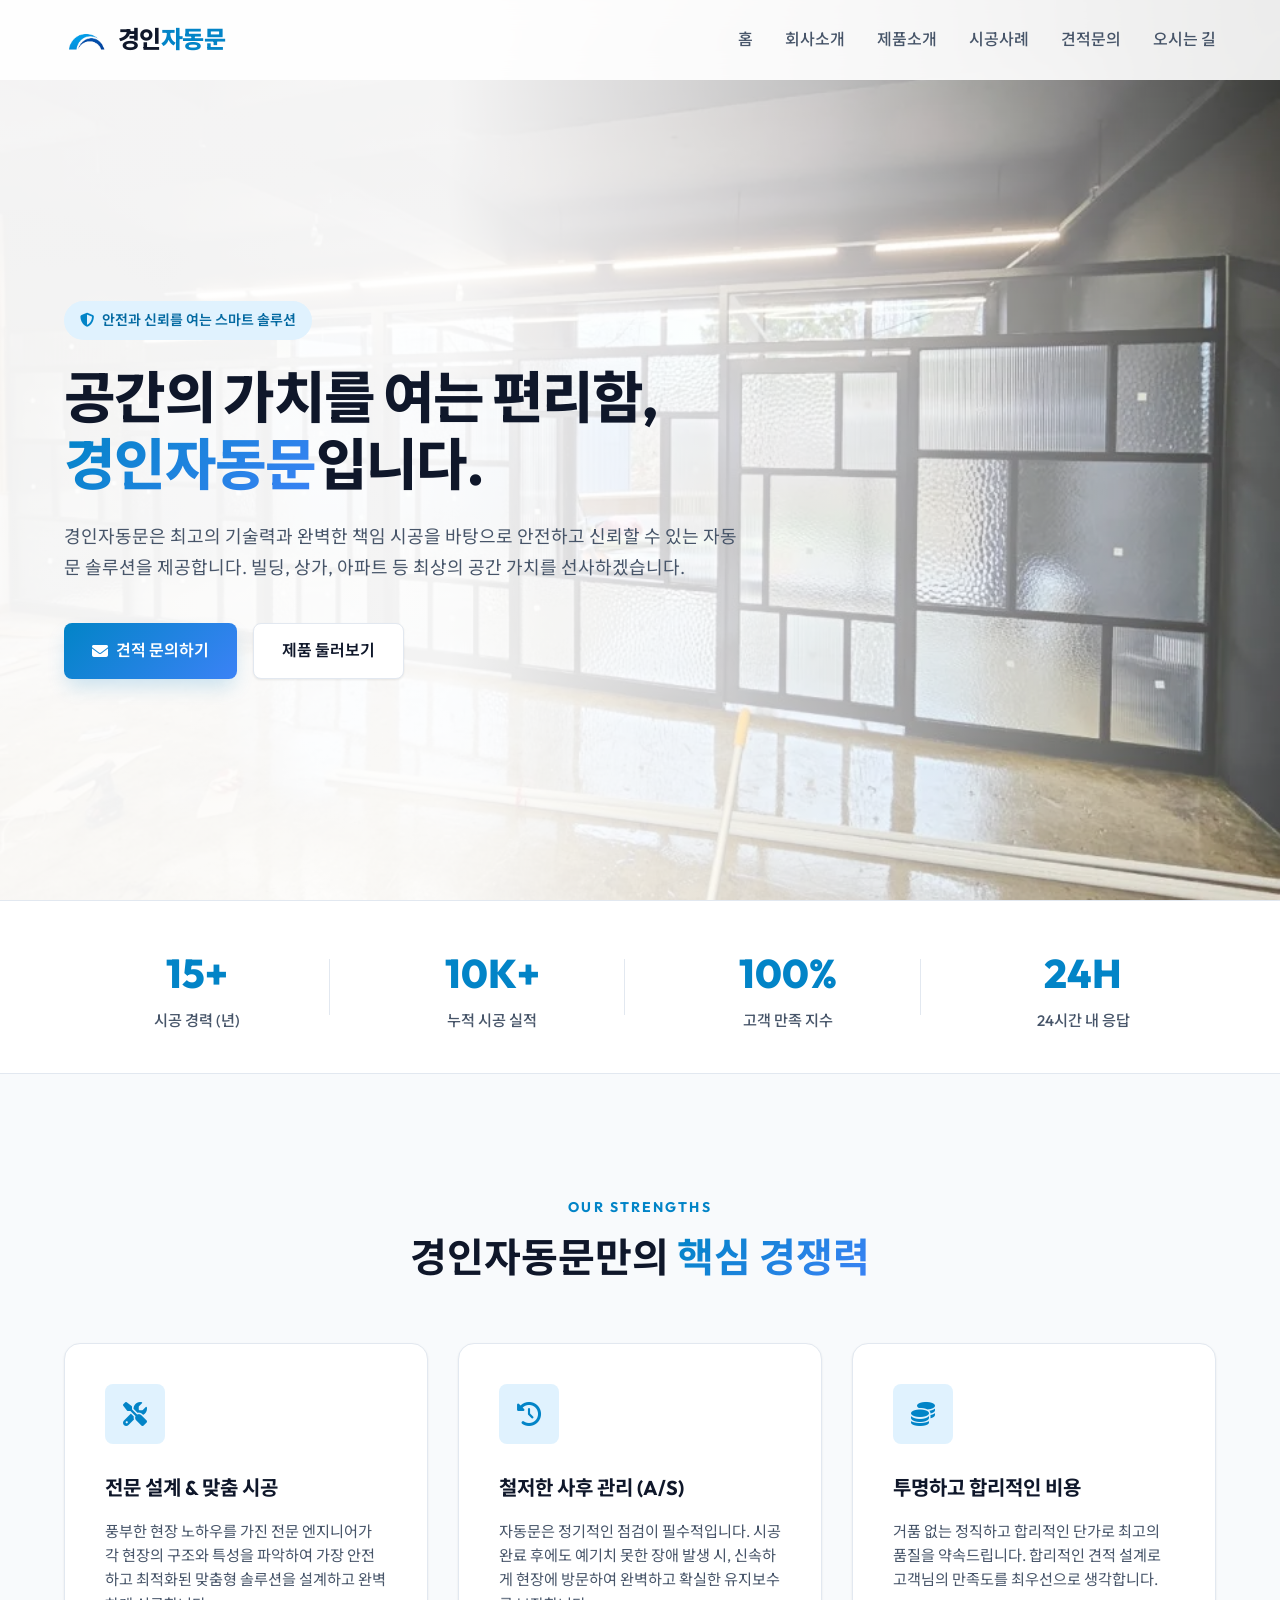
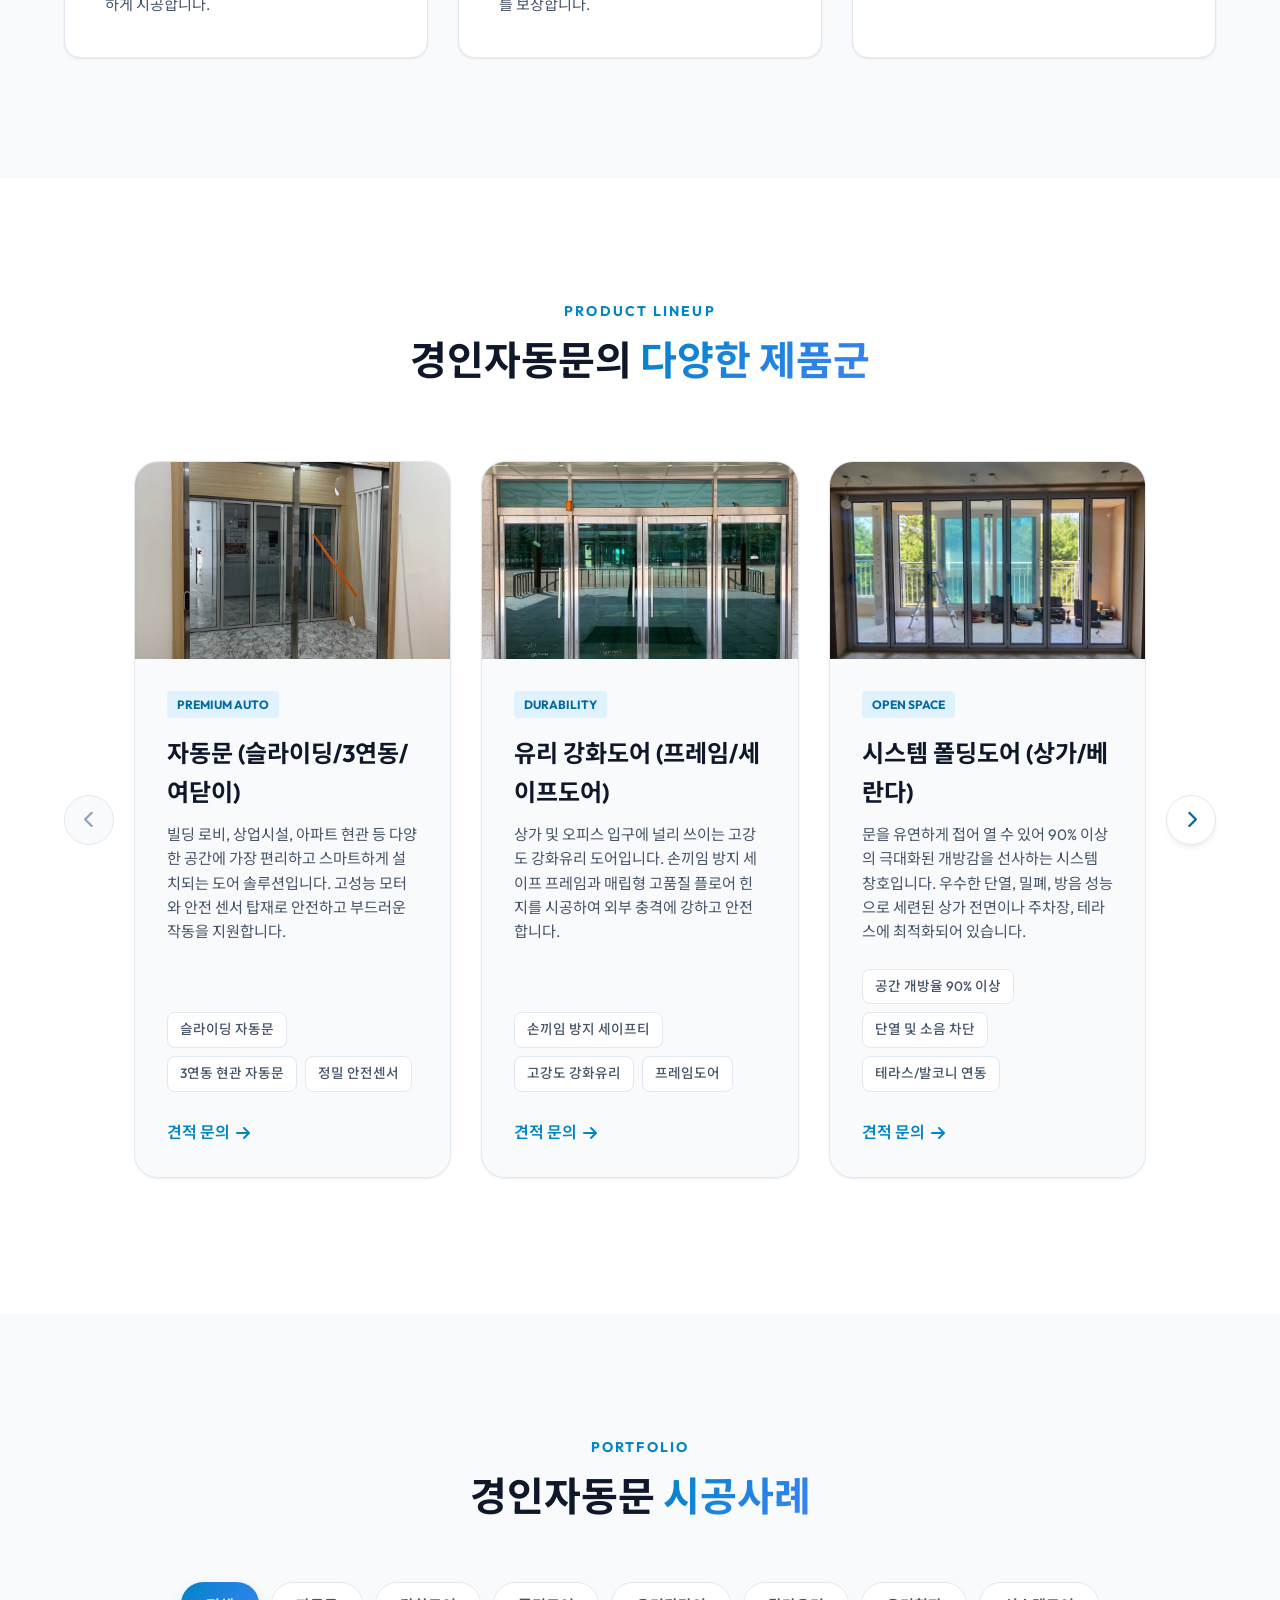
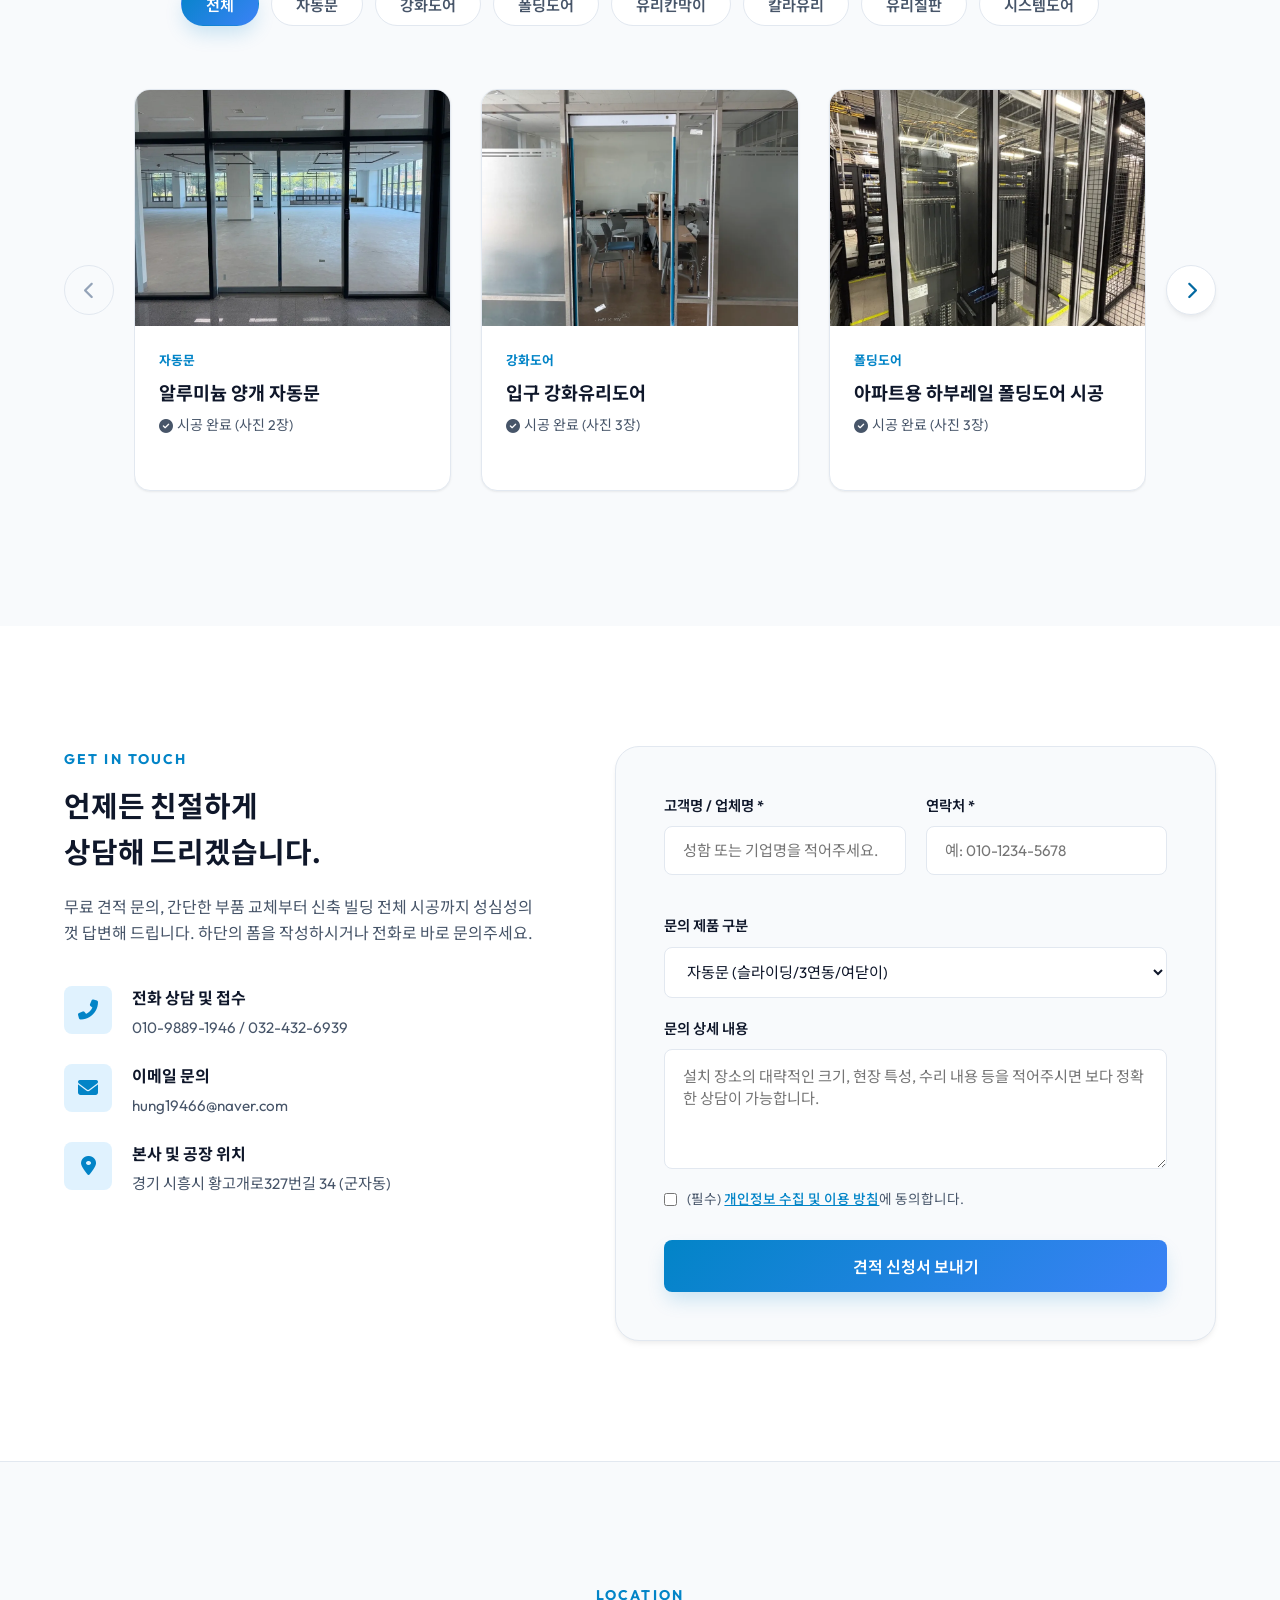
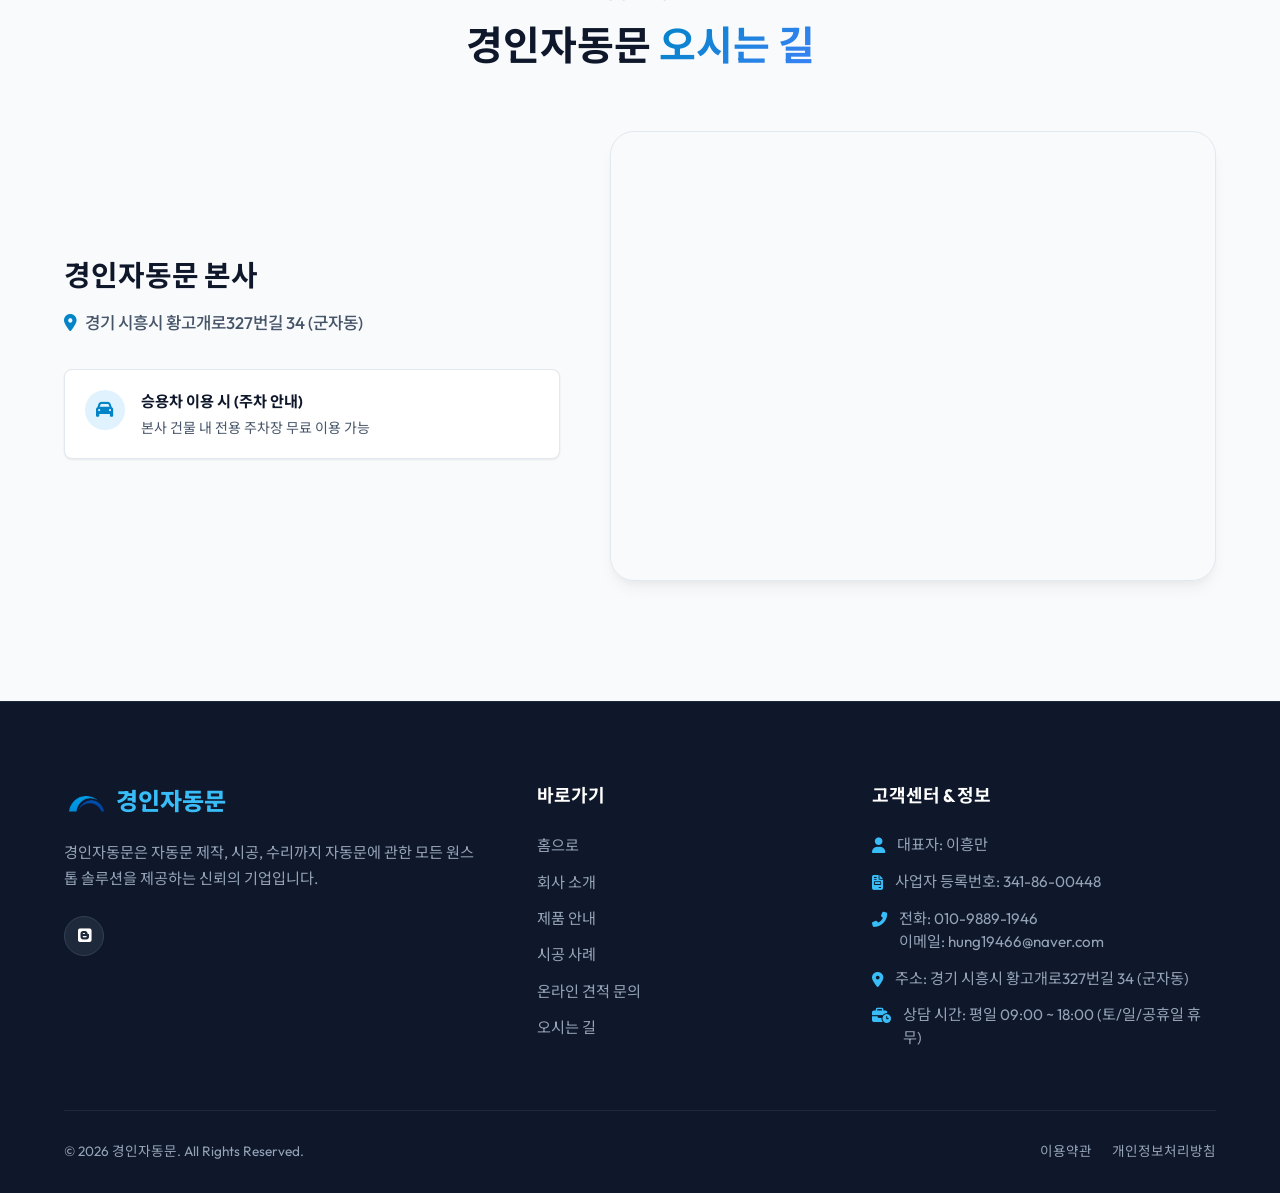
==== commit 357e3dea: "perf: optimize bandwidth by converting all images to WebP and applying lazy loading" ====
--- a/index.html
+++ b/index.html
@@ -179,7 +179,7 @@
             <!-- Product 1 -->
             <div class="product-card">
               <div class="product-image">
-                <img src="images/autoDoor.jpg" alt="자동문">
+                <img src="images/autoDoor.webp" alt="자동문" loading="lazy">
               </div>
               <div class="product-info">
                 <span class="product-tag">Premium Auto</span>
@@ -199,7 +199,7 @@
             <!-- Product 2 -->
             <div class="product-card">
               <div class="product-image">
-                <img src="images/temperedGlass.jpg" alt="유리 강화도어">
+                <img src="images/temperedGlass.webp" alt="유리 강화도어" loading="lazy">
               </div>
               <div class="product-info">
                 <span class="product-tag">Durability</span>
@@ -219,7 +219,7 @@
             <!-- Product 3 -->
             <div class="product-card">
               <div class="product-image">
-                <img src="images/foldingDoor0.jpg" alt="시스템 폴딩도어">
+                <img src="images/foldingDoor0.webp" alt="시스템 폴딩도어" loading="lazy">
               </div>
               <div class="product-info">
                 <span class="product-tag">Open Space</span>
@@ -240,7 +240,7 @@
             <!-- Product 4 -->
             <div class="product-card">
               <div class="product-image">
-                <img src="images/partition.jpg" alt="유리칸막이">
+                <img src="images/partition.webp" alt="유리칸막이" loading="lazy">
               </div>
               <div class="product-info">
                 <span class="product-tag">Interior</span>
@@ -260,7 +260,7 @@
             <!-- Product 5 -->
             <div class="product-card">
               <div class="product-image">
-                <img src="images/colorGlass.jpg" alt="칼라유리">
+                <img src="images/colorGlass.webp" alt="칼라유리" loading="lazy">
               </div>
               <div class="product-info">
                 <span class="product-tag">Color Glass</span>
@@ -280,7 +280,7 @@
             <!-- Product 6 -->
             <div class="product-card">
               <div class="product-image">
-                <img src="images/glassBoard.jpg" alt="유리칠판">
+                <img src="images/glassBoard.webp" alt="유리칠판" loading="lazy">
               </div>
               <div class="product-info">
                 <span class="product-tag">Glass Board</span>
@@ -300,7 +300,7 @@
             <!-- Product 7 -->
             <div class="product-card">
               <div class="product-image">
-                <img src="images/systemDoor.jpg" alt="시스템도어">
+                <img src="images/systemDoor.webp" alt="시스템도어" loading="lazy">
               </div>
               <div class="product-info">
                 <span class="product-tag">System Door</span>
@@ -353,9 +353,9 @@
             <!-- Item 1 -->
             <div class="portfolio-item" data-category="autodoor" data-reveal>
               <div class="portfolio-visual-wrapper">
-                <img src="images/autoDoorWorking/autoDoorWorking2.png" alt="알루미늄 양개 자동문">
-                <!-- 추가 상세 사진 (팝업 슬라이더용) -->
-                <img src="images/autoDoorWorking/autoDoorWorking1.jpg" alt="알루미늄 양개 자동문 2" style="display: none;">
+                <img src="images/autoDoorWorking/autoDoorWorking2.webp" alt="알루미늄 양개 자동문" loading="lazy">
+                <!-- 추가 상세 사진 (팝업 슬라이더용) -->
+                <img src="images/autoDoorWorking/autoDoorWorking1.webp" alt="알루미늄 양개 자동문 2" style="display: none;" loading="lazy">
                 <div class="portfolio-overlay">
                   <button class="portfolio-overlay-btn" aria-label="상세보기"><i class="fas fa-search"></i></button>
                 </div>
@@ -372,10 +372,10 @@
             <!-- Item 2 -->
             <div class="portfolio-item" data-category="glassdoor" data-reveal>
               <div class="portfolio-visual-wrapper">
-                <img src="images/temperedGlassWorking/temperedGlass1.jpg" alt="입구 강화유리도어">
-                <!-- 추가 상세 사진 (팝업 슬라이더용) -->
-                <img src="images/temperedGlassWorking/temperedGlass2.jpg" alt="입구 강화유리도어 2" style="display: none;">
-                <img src="images/temperedGlassWorking/temperedGlass3.jpg" alt="입구 강화유리도어 3" style="display: none;">
+                <img src="images/temperedGlassWorking/temperedGlass1.webp" alt="입구 강화유리도어" loading="lazy">
+                <!-- 추가 상세 사진 (팝업 슬라이더용) -->
+                <img src="images/temperedGlassWorking/temperedGlass2.webp" alt="입구 강화유리도어 2" style="display: none;" loading="lazy">
+                <img src="images/temperedGlassWorking/temperedGlass3.webp" alt="입구 강화유리도어 3" style="display: none;" loading="lazy">
                 <div class="portfolio-overlay">
                   <button class="portfolio-overlay-btn" aria-label="상세보기"><i class="fas fa-search"></i></button>
                 </div>
@@ -392,14 +392,14 @@
             <!-- Item 3 -->
             <div class="portfolio-item" data-category="folding" data-reveal>
               <div class="portfolio-visual-wrapper">
-                <img src="images/foldingDoorWorking/foldingDoorWorking2.jpg" alt="아파트용 하부레일 폴딩도어 시공">
-                <!-- 추가 상세 사진 (팝업 슬라이더용) -->
-                <img src="images/foldingDoorWorking/foldingDoorWorking1.jpg" alt="아파트용 하부레일 폴딩도어 시공 2"
-                  style="display: none;">
-                <img src="images/foldingDoorWorking/foldingDoorWorking3.jpg" alt="아파트용 하부레일 폴딩도어 시공 3"
-                  style="display: none;">
-                <img src="images/foldingDoorWorking/foldingDoorWorking4.png" alt="아파트용 하부레일 폴딩도어 시공 4"
-                  style="display: none;">
+                <img src="images/foldingDoorWorking/foldingDoorWorking2.webp" alt="아파트용 하부레일 폴딩도어 시공" loading="lazy">
+                <!-- 추가 상세 사진 (팝업 슬라이더용) -->
+                <img src="images/foldingDoorWorking/foldingDoorWorking1.webp" alt="아파트용 하부레일 폴딩도어 시공 2"
+                  style="display: none;" loading="lazy">
+                <img src="images/foldingDoorWorking/foldingDoorWorking3.webp" alt="아파트용 하부레일 폴딩도어 시공 3"
+                  style="display: none;" loading="lazy">
+                <img src="images/foldingDoorWorking/foldingDoorWorking4.webp" alt="아파트용 하부레일 폴딩도어 시공 4"
+                  style="display: none;" loading="lazy">
                 <div class="portfolio-overlay">
                   <button class="portfolio-overlay-btn" aria-label="상세보기"><i class="fas fa-search"></i></button>
                 </div>
@@ -416,9 +416,9 @@
             <!-- Item 4 -->
             <div class="portfolio-item" data-category="partition" data-reveal>
               <div class="portfolio-visual-wrapper">
-                <img src="images/partitionWorking/partitonWorking1.png" alt="프레임 유리칸막이">
-                <!-- 추가 상세 사진 (팝업 슬라이더용) -->
-                <img src="images/partitionWorking/partitonWorking2.png" alt="프레임 유리칸막이 2" style="display: none;">
+                <img src="images/partitionWorking/partitonWorking1.webp" alt="프레임 유리칸막이" loading="lazy">
+                <!-- 추가 상세 사진 (팝업 슬라이더용) -->
+                <img src="images/partitionWorking/partitonWorking2.webp" alt="프레임 유리칸막이 2" style="display: none;" loading="lazy">
                 <div class="portfolio-overlay">
                   <button class="portfolio-overlay-btn" aria-label="상세보기"><i class="fas fa-search"></i></button>
                 </div>
@@ -435,14 +435,14 @@
             <!-- Item 5 -->
             <div class="portfolio-item" data-category="autodoor" data-reveal>
               <div class="portfolio-visual-wrapper">
-                <img src="images/autoDoorWorking2/autoDoorWorking1.jpg" alt="슬라이딩 자동문(미닫이식 자동문)">
-                <!-- 추가 상세 사진 (팝업 슬라이더용) -->
-                <img src="images/autoDoorWorking2/autoDoorWorking2.jpg" alt="슬라이딩 자동문(미닫이식 자동문) 2"
-                  style="display: none;">
-                <img src="images/autoDoorWorking2/autoDoorWorking3.jpg" alt="슬라이딩 자동문(미닫이식 자동문) 3"
-                  style="display: none;">
-                <img src="images/autoDoorWorking2/autoDoorWorking4.jpg" alt="슬라이딩 자동문(미닫이식 자동문) 4"
-                  style="display: none;">
+                <img src="images/autoDoorWorking2/autoDoorWorking1.webp" alt="슬라이딩 자동문(미닫이식 자동문)" loading="lazy">
+                <!-- 추가 상세 사진 (팝업 슬라이더용) -->
+                <img src="images/autoDoorWorking2/autoDoorWorking2.webp" alt="슬라이딩 자동문(미닫이식 자동문) 2"
+                  style="display: none;" loading="lazy">
+                <img src="images/autoDoorWorking2/autoDoorWorking3.webp" alt="슬라이딩 자동문(미닫이식 자동문) 3"
+                  style="display: none;" loading="lazy">
+                <img src="images/autoDoorWorking2/autoDoorWorking4.webp" alt="슬라이딩 자동문(미닫이식 자동문) 4"
+                  style="display: none;" loading="lazy">
                 <div class="portfolio-overlay">
                   <button class="portfolio-overlay-btn" aria-label="상세보기"><i class="fas fa-search"></i></button>
                 </div>
@@ -459,10 +459,10 @@
             <!-- Item 6 -->
             <div class="portfolio-item" data-category="folding" data-reveal>
               <div class="portfolio-visual-wrapper">
-                <img src="images/foldingDoorWorking2/fdDoorWorking1.png" alt="고강도 알루미늄 폴딩도어 시공">
-                <!-- 추가 상세 사진 (팝업 슬라이더용) -->
-                <img src="images/foldingDoorWorking2/fdDoorWorking2.png" alt="고강도 알루미늄 폴딩도어 시공 2"
-                  style="display: none;">
+                <img src="images/foldingDoorWorking2/fdDoorWorking1.webp" alt="고강도 알루미늄 폴딩도어 시공" loading="lazy">
+                <!-- 추가 상세 사진 (팝업 슬라이더용) -->
+                <img src="images/foldingDoorWorking2/fdDoorWorking2.webp" alt="고강도 알루미늄 폴딩도어 시공 2"
+                  style="display: none;" loading="lazy">
                 <div class="portfolio-overlay">
                   <button class="portfolio-overlay-btn" aria-label="상세보기"><i class="fas fa-search"></i></button>
                 </div>
@@ -479,10 +479,10 @@
             <!-- Item 7 -->
             <div class="portfolio-item" data-category="colorglass" data-reveal>
               <div class="portfolio-visual-wrapper">
-                <img src="images/colorGlassWorking/colorGlassWorking1.jpg" alt="인테리어 칼라유리">
-                <!-- 추가 상세 사진 (팝업 슬라이더용) -->
-                <img src="images/colorGlassWorking/colorGlassWorking2.png" alt="인테리어 칼라유리 2" style="display: none;">
-                <img src="images/colorGlassWorking/colorGlassWorking3.jpg" alt="인테리어 칼라유리 3" style="display: none;">
+                <img src="images/colorGlassWorking/colorGlassWorking1.webp" alt="인테리어 칼라유리" loading="lazy">
+                <!-- 추가 상세 사진 (팝업 슬라이더용) -->
+                <img src="images/colorGlassWorking/colorGlassWorking2.webp" alt="인테리어 칼라유리 2" style="display: none;" loading="lazy">
+                <img src="images/colorGlassWorking/colorGlassWorking3.webp" alt="인테리어 칼라유리 3" style="display: none;" loading="lazy">
                 <div class="portfolio-overlay">
                   <button class="portfolio-overlay-btn" aria-label="상세보기"><i class="fas fa-search"></i></button>
                 </div>
@@ -499,10 +499,10 @@
             <!-- Item 8 -->
             <div class="portfolio-item" data-category="glassboard" data-reveal>
               <div class="portfolio-visual-wrapper">
-                <img src="images/glassBoardWorking/glassBoardWorking1.jpg" alt="초등학교 자석형 무반사 유리칠판 시공">
-                <!-- 추가 상세 사진 (팝업 슬라이더용) -->
-                <img src="images/glassBoardWorking/glassBoardWorking2.jpg" alt="초등학교 자석형 무반사 유리칠판 시공 2"
-                  style="display: none;">
+                <img src="images/glassBoardWorking/glassBoardWorking1.webp" alt="초등학교 자석형 무반사 유리칠판 시공" loading="lazy">
+                <!-- 추가 상세 사진 (팝업 슬라이더용) -->
+                <img src="images/glassBoardWorking/glassBoardWorking2.webp" alt="초등학교 자석형 무반사 유리칠판 시공 2"
+                  style="display: none;" loading="lazy">
                 <div class="portfolio-overlay">
                   <button class="portfolio-overlay-btn" aria-label="상세보기"><i class="fas fa-search"></i></button>
                 </div>
@@ -519,11 +519,11 @@
             <!-- Item 9 -->
             <div class="portfolio-item" data-category="systemdoor" data-reveal>
               <div class="portfolio-visual-wrapper">
-                <img src="images/systemDoorWorking/systemDoor1.jpg" alt="프리미엄 시스템도어 시공 1">
-                <!-- 추가 상세 사진 (팝업 슬라이더용) -->
-                <img src="images/systemDoorWorking/systemDoor2.jpg" alt="프리미엄 시스템도어 시공 2" style="display: none;">
-                <img src="images/systemDoorWorking/systemDoor3.jpg" alt="프리미엄 시스템도어 시공 3" style="display: none;">
-                <img src="images/systemDoorWorking/systemDoor4.jpg" alt="프리미엄 시스템도어 시공 4" style="display: none;">
+                <img src="images/systemDoorWorking/systemDoor1.webp" alt="프리미엄 시스템도어 시공 1" loading="lazy">
+                <!-- 추가 상세 사진 (팝업 슬라이더용) -->
+                <img src="images/systemDoorWorking/systemDoor2.webp" alt="프리미엄 시스템도어 시공 2" style="display: none;" loading="lazy">
+                <img src="images/systemDoorWorking/systemDoor3.webp" alt="프리미엄 시스템도어 시공 3" style="display: none;" loading="lazy">
+                <img src="images/systemDoorWorking/systemDoor4.webp" alt="프리미엄 시스템도어 시공 4" style="display: none;" loading="lazy">
                 <div class="portfolio-overlay">
                   <button class="portfolio-overlay-btn" aria-label="상세보기"><i class="fas fa-search"></i></button>
                 </div>
--- a/style.css
+++ b/style.css
@@ -372,10 +372,10 @@
   left: 0;
   width: 100%;
   height: 100%;
-  /* [사진 등록 안내] 메인 비주얼 배경 이미지를 변경하려면 아래 url('images/hero-bg.jpg') 경로를 새 이미지 파일 경로로 수정해 주세요. */
-  /* 그라데이션 오버레이로 글자 가독성 확보 + 배경 이미지(images/hero-bg.jpg) 설정 */
+  /* [사진 등록 안내] 메인 비주얼 배경 이미지를 변경하려면 아래 url('images/hero-bg.webp') 경로를 새 이미지 파일 경로로 수정해 주세요. */
+  /* 그라데이션 오버레이로 글자 가독성 확보 + 배경 이미지(images/hero-bg.webp) 설정 */
   background: linear-gradient(to right, rgba(255, 255, 255, 0.95) 35%, rgba(255, 255, 255, 0.7) 65%, rgba(255, 255, 255, 0.2) 100%),
-    url('images/hero-bg.jpg') no-repeat center center;
+    url('images/hero-bg.webp') no-repeat center center;
   background-size: cover;
   background-color: #f1f5f9;
   /* 이미지 폴백 배경색 */
@@ -438,7 +438,7 @@
 @media (max-width: 991px) {
   .hero-bg {
     background: linear-gradient(to bottom, rgba(255, 255, 255, 0.95) 50%, rgba(255, 255, 255, 0.85) 75%, rgba(255, 255, 255, 0.4) 100%),
-      url('images/hero-bg.jpg') no-repeat center center;
+      url('images/hero-bg.webp') no-repeat center center;
     background-size: cover;
   }
 
